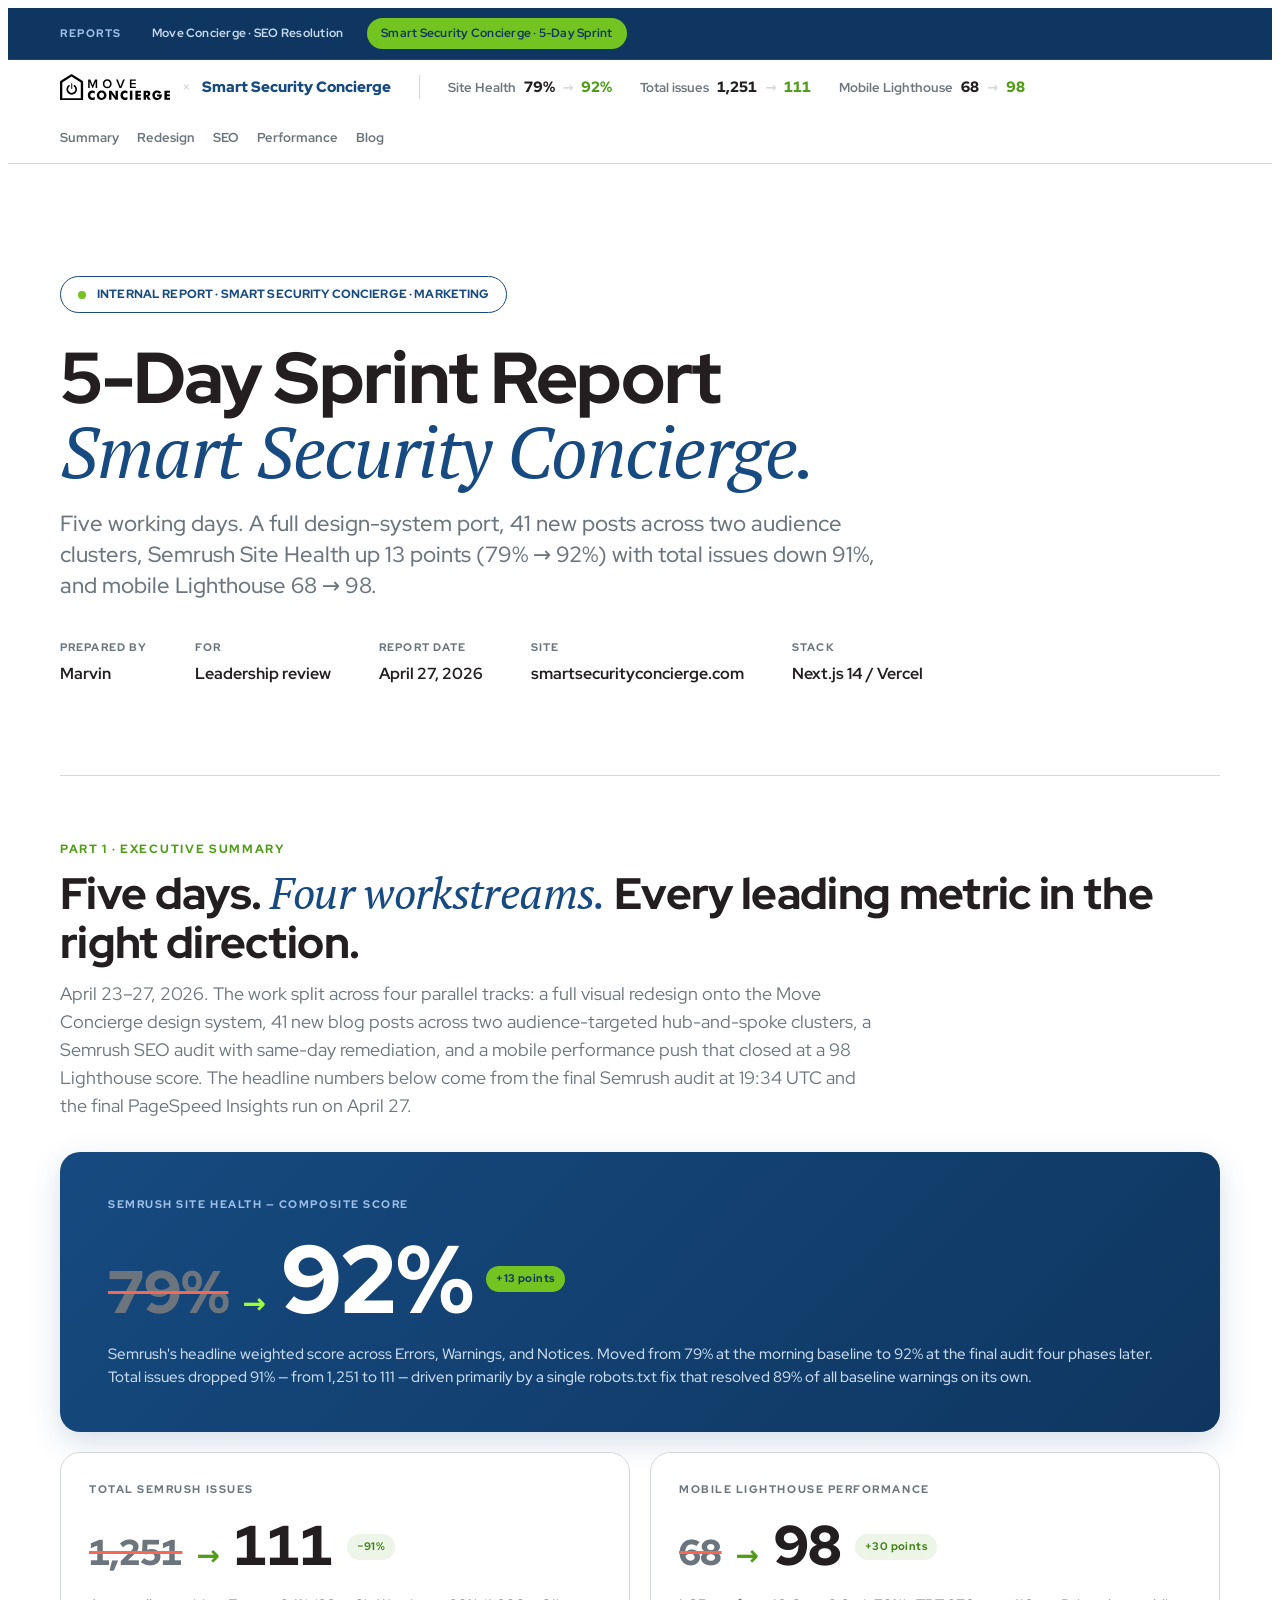
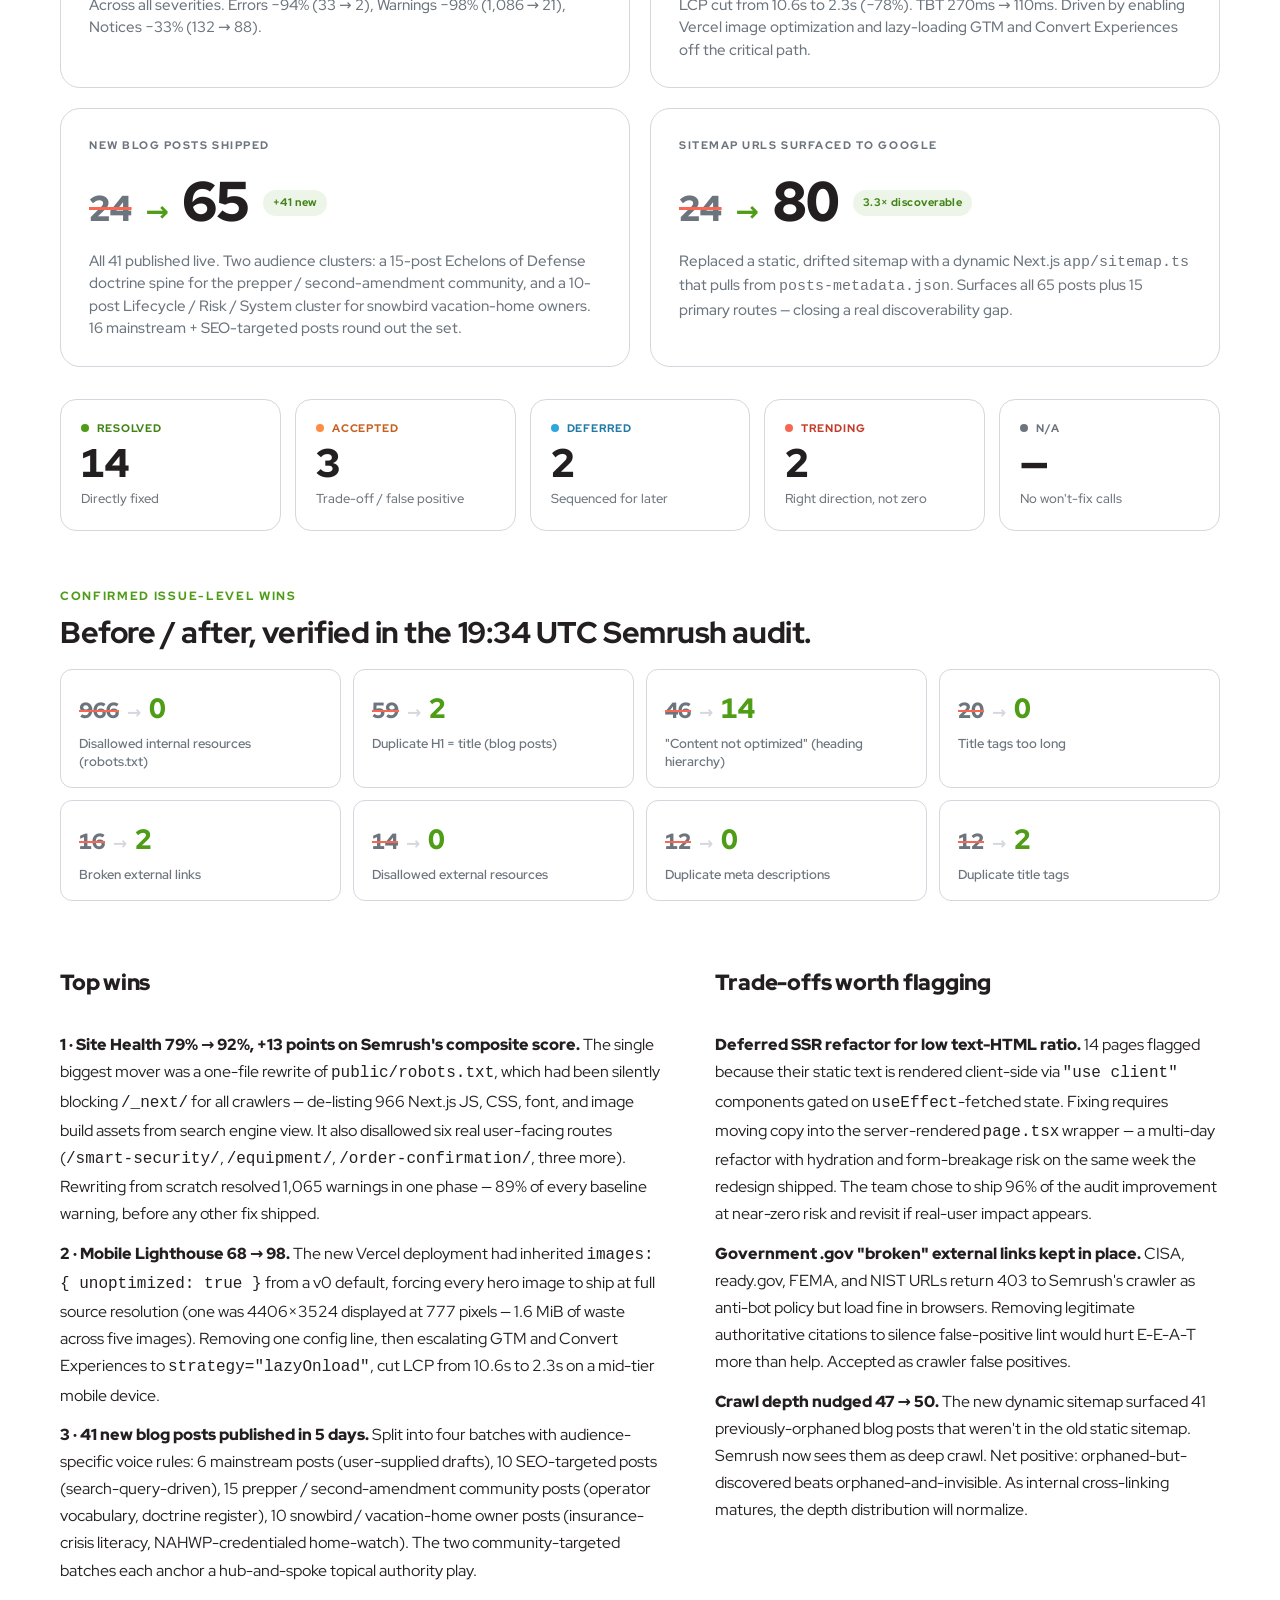
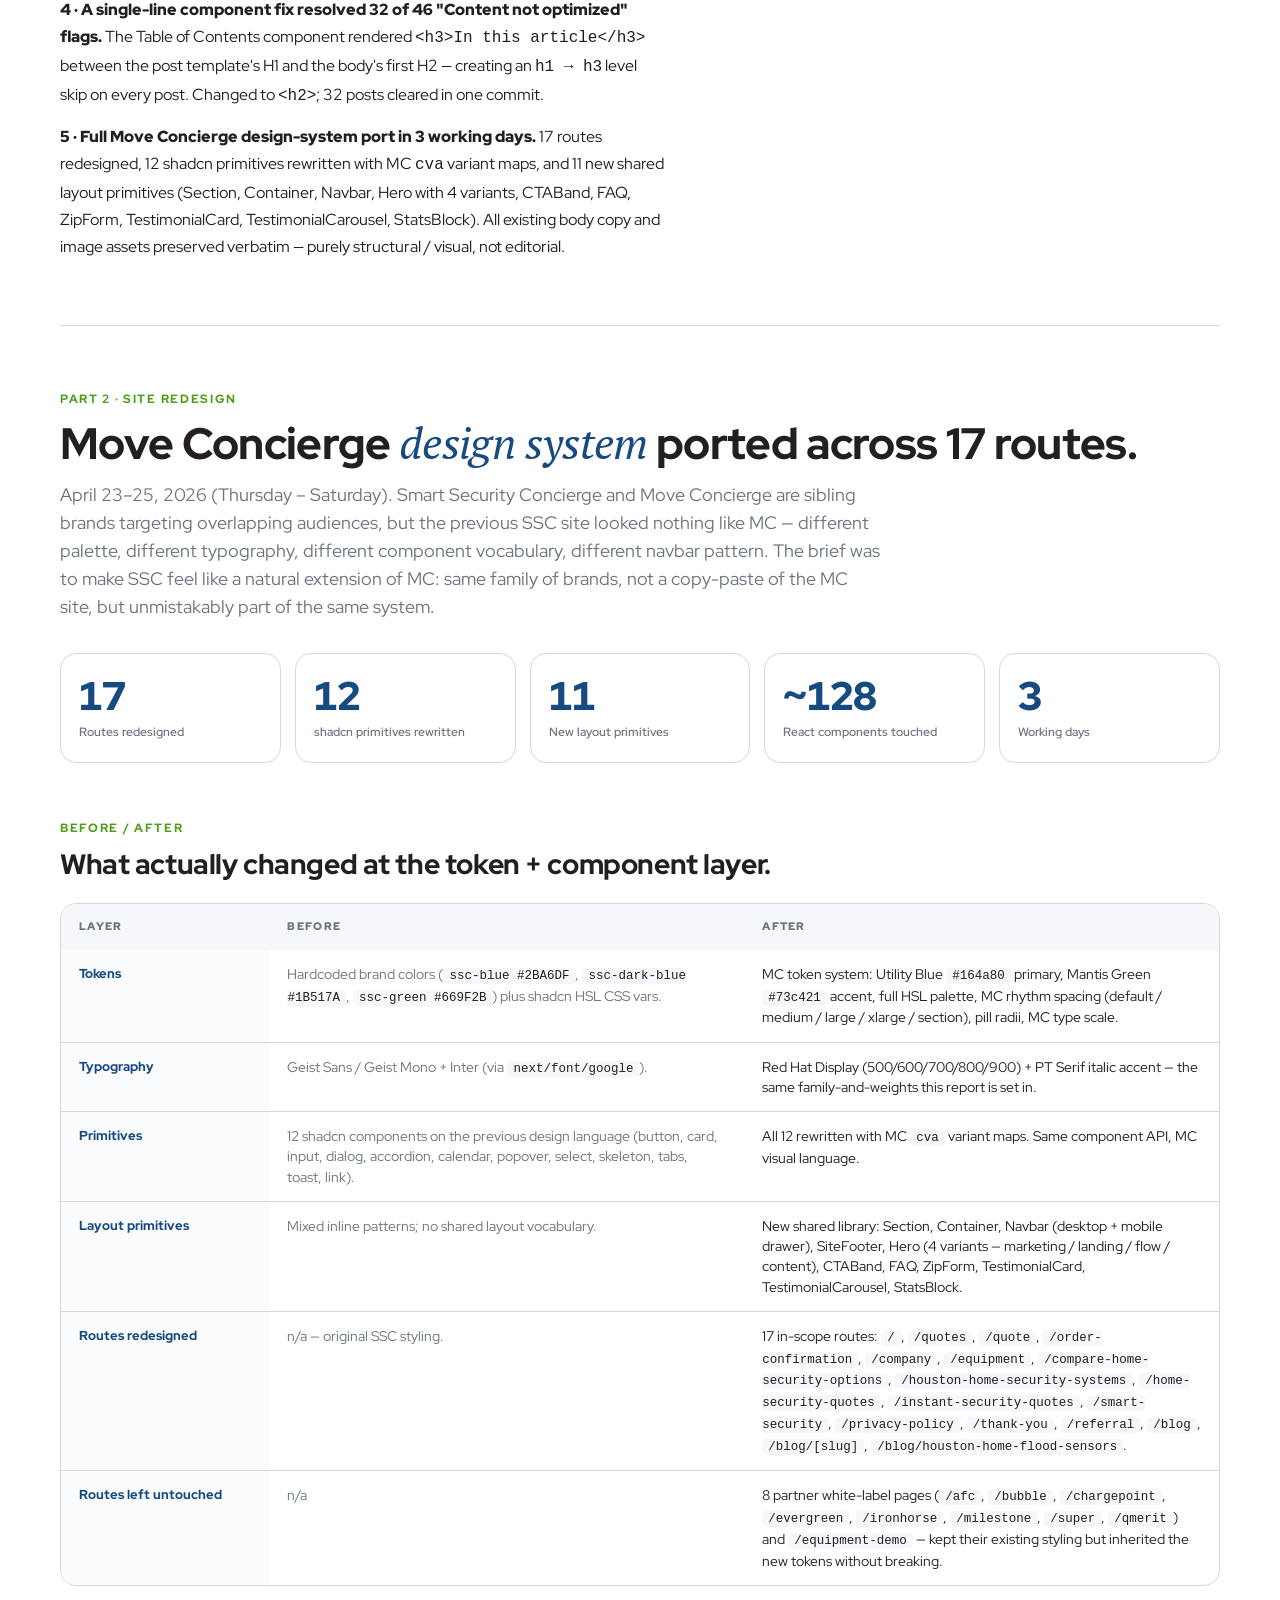
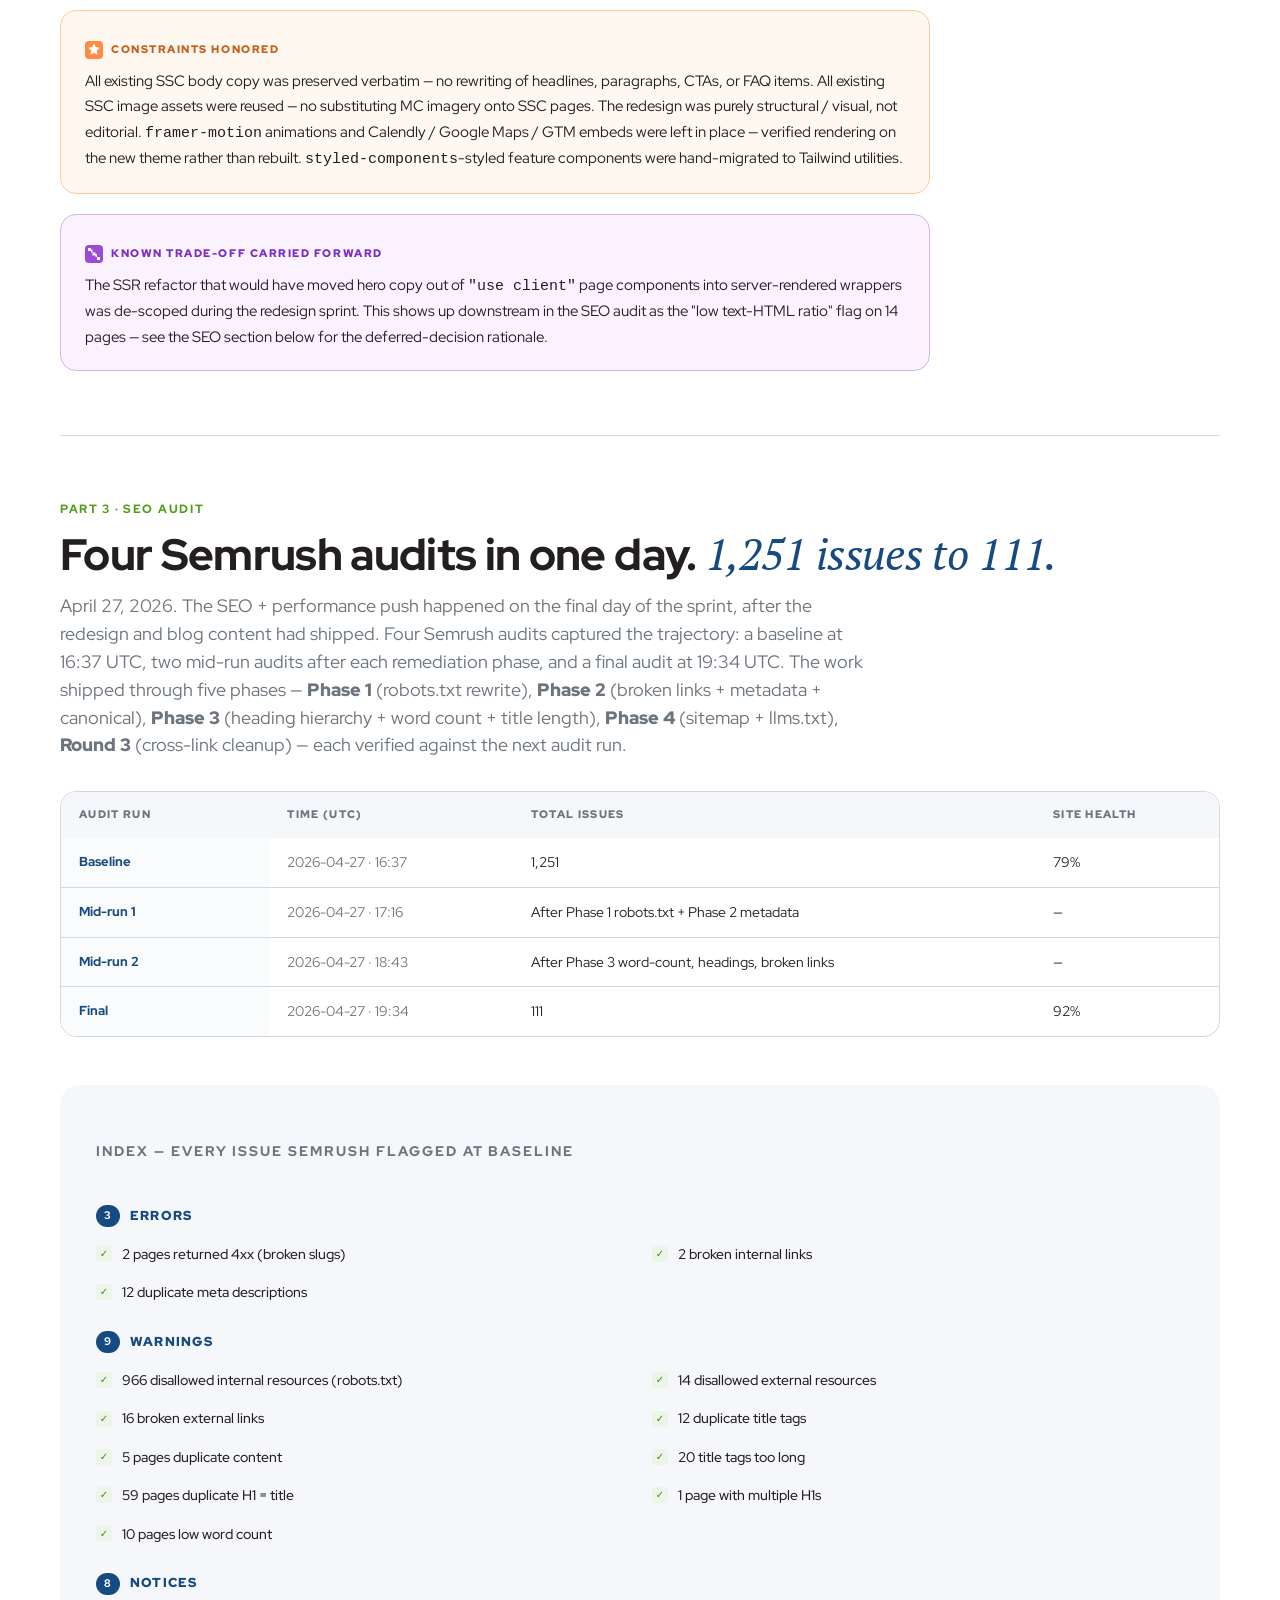
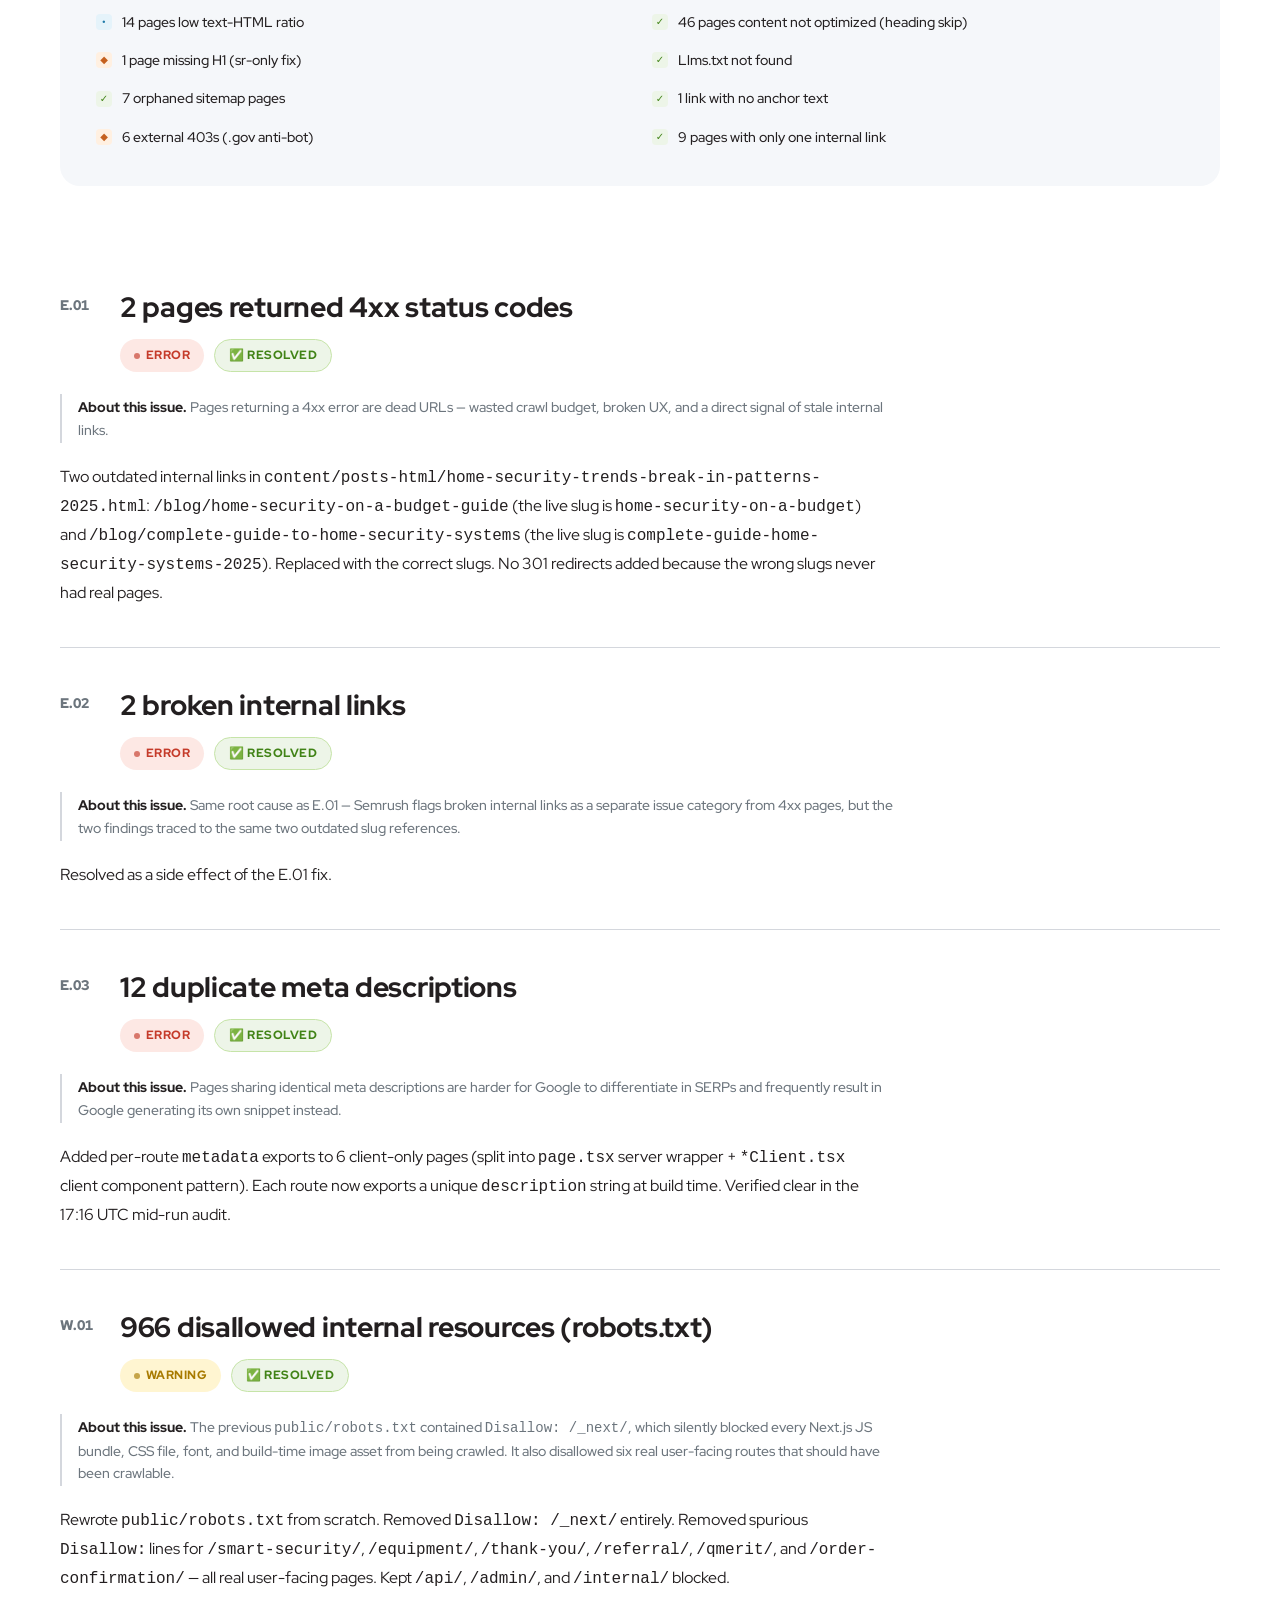
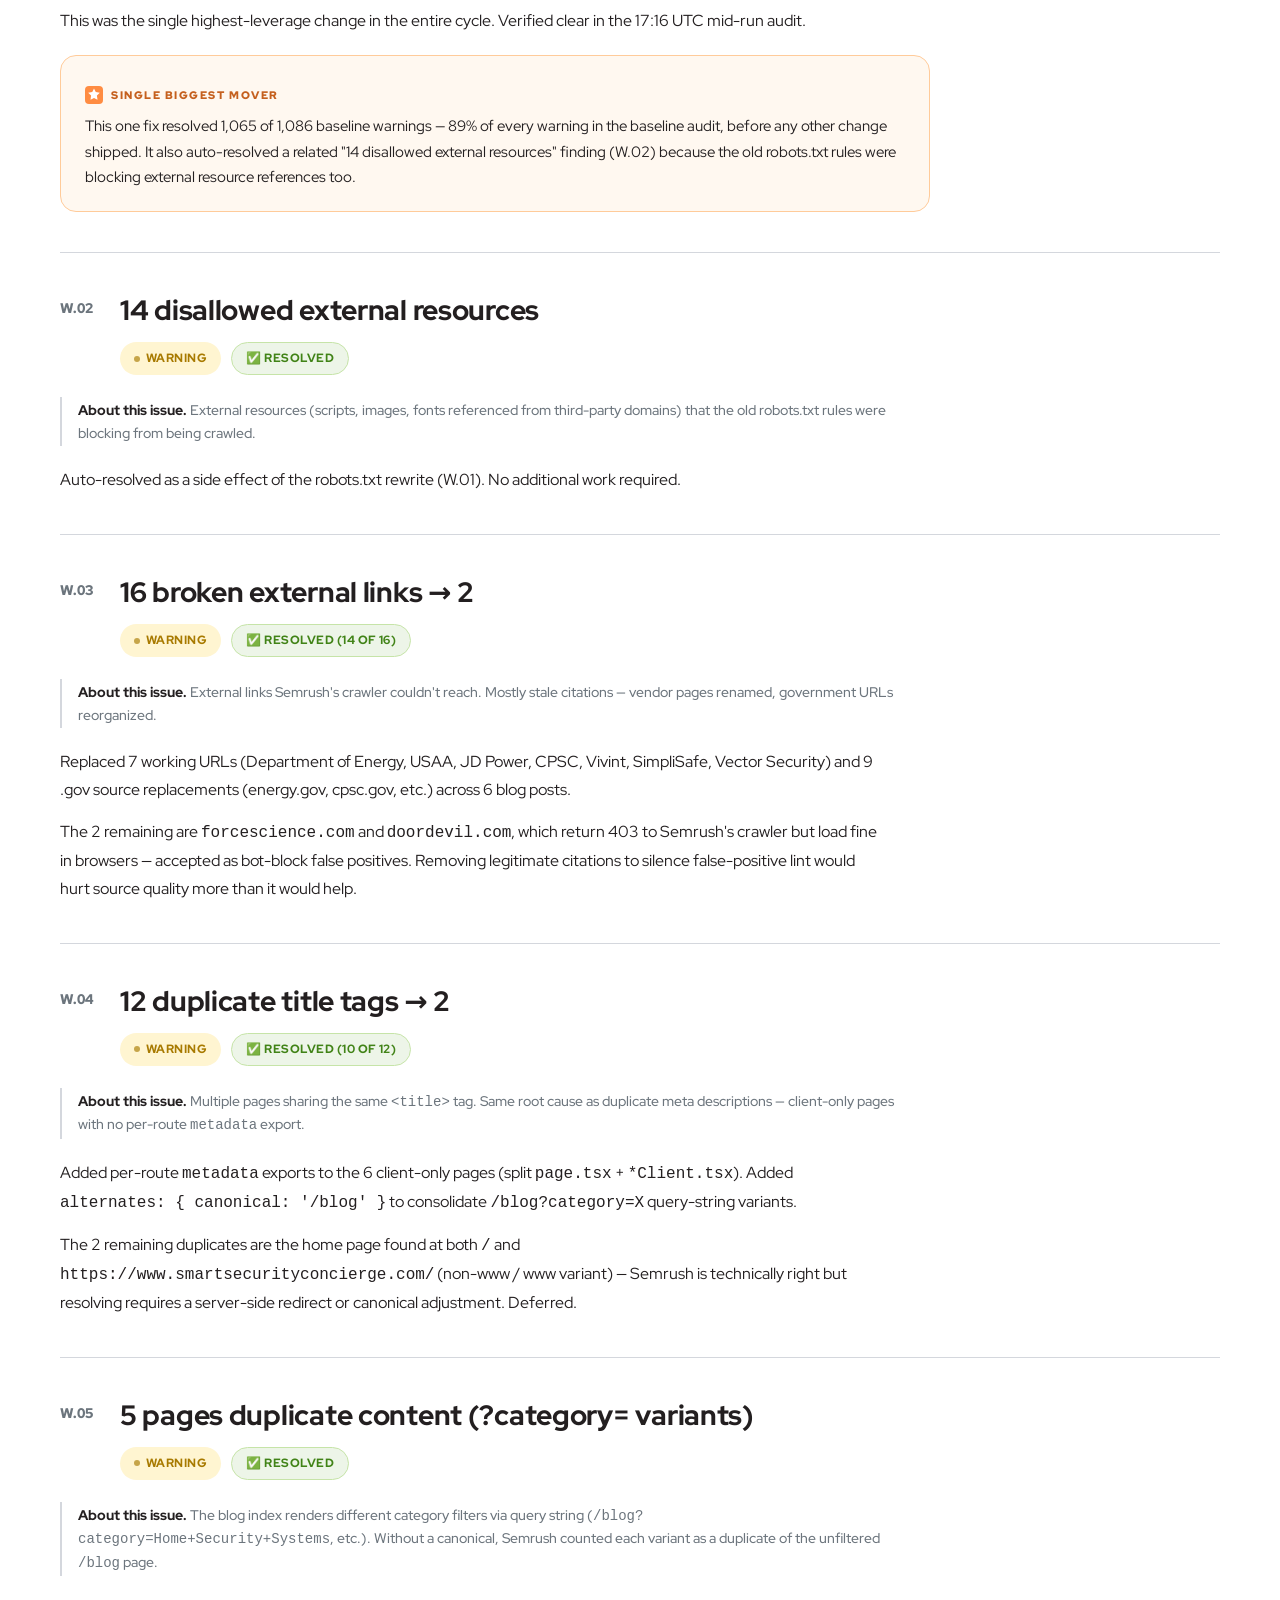
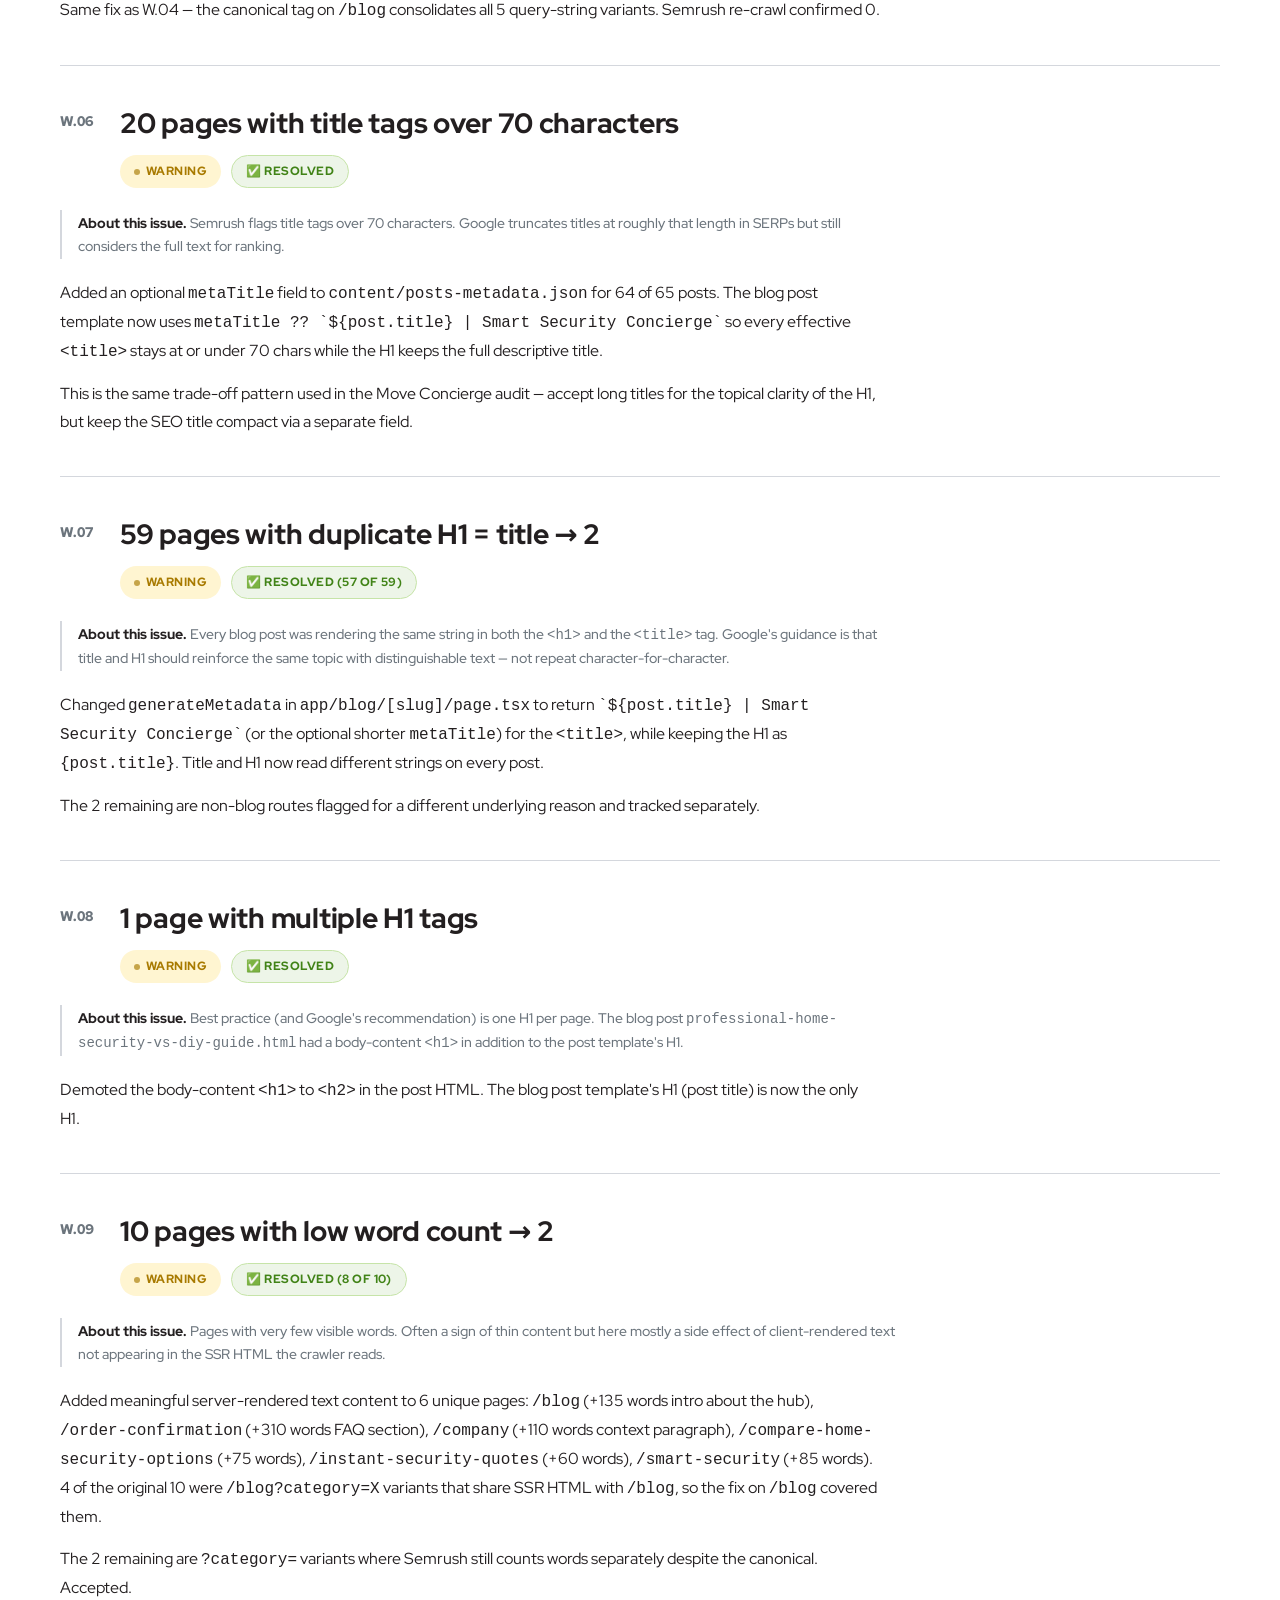
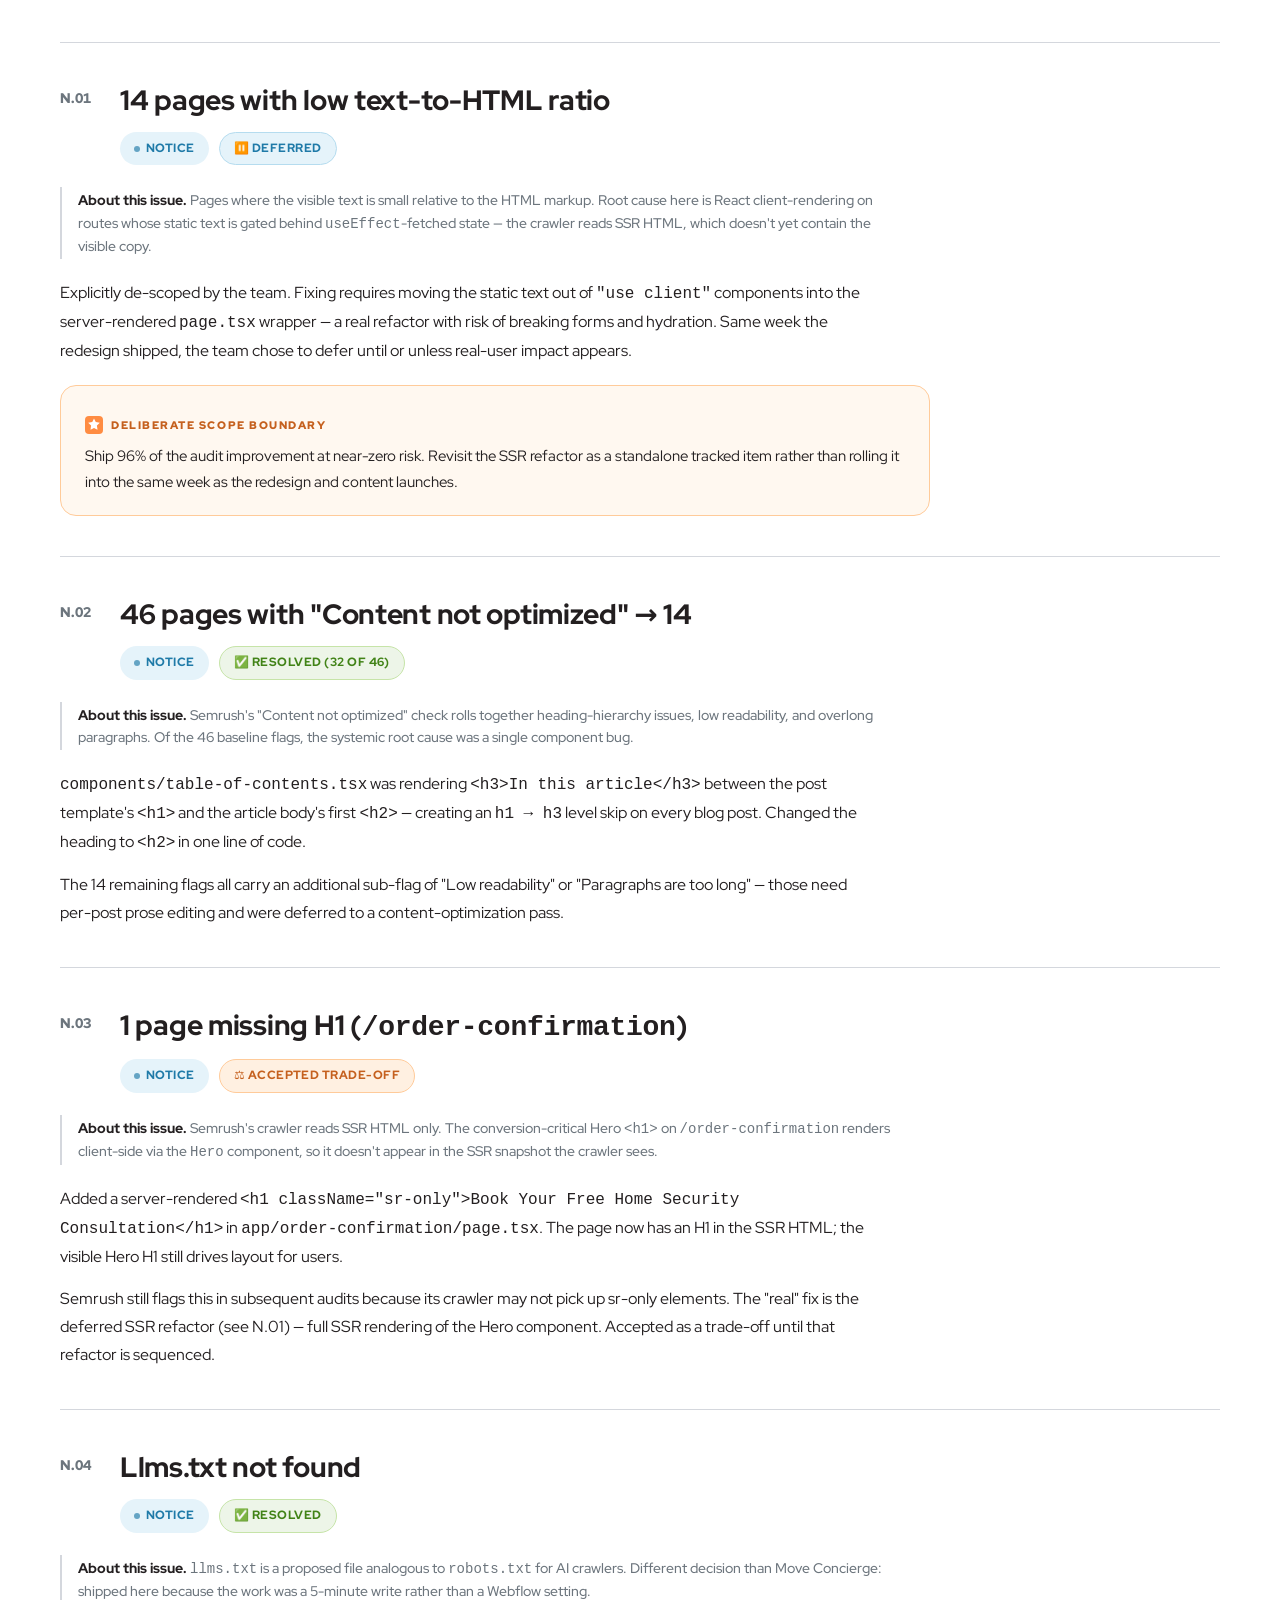
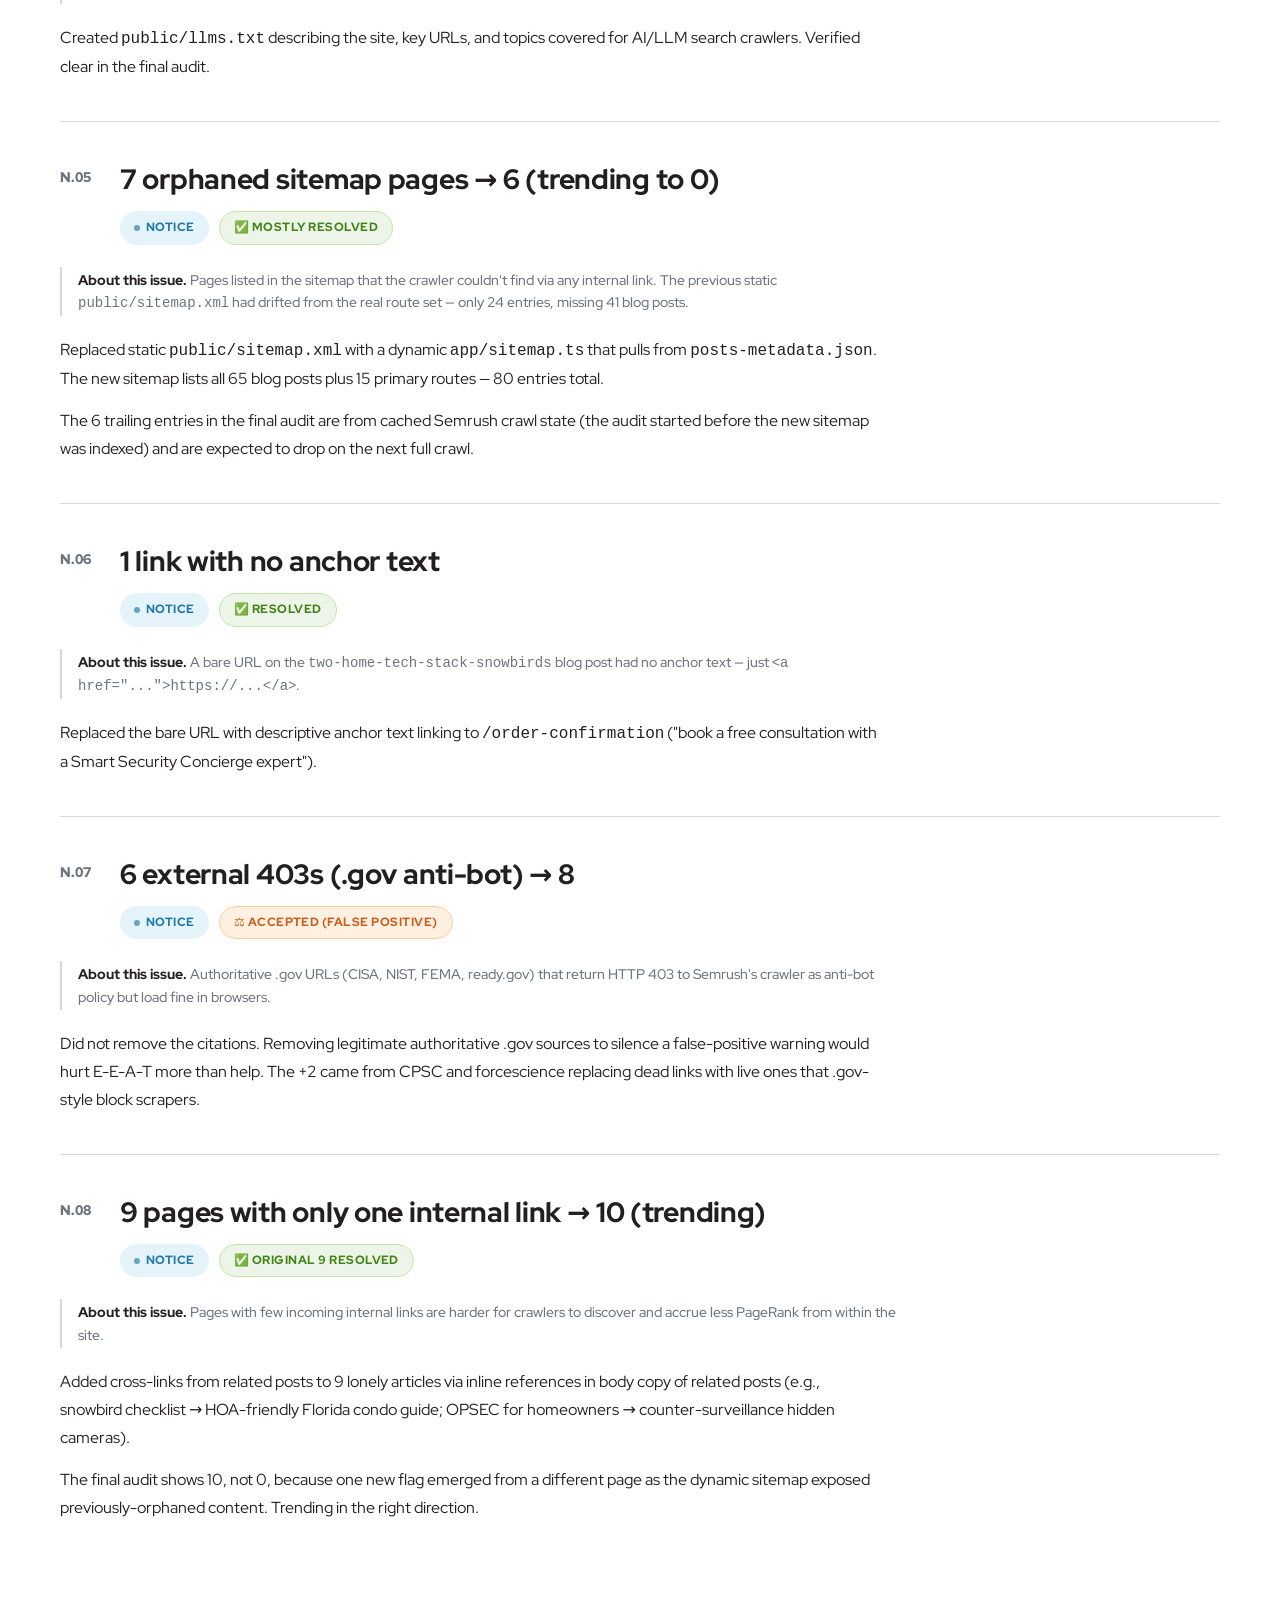
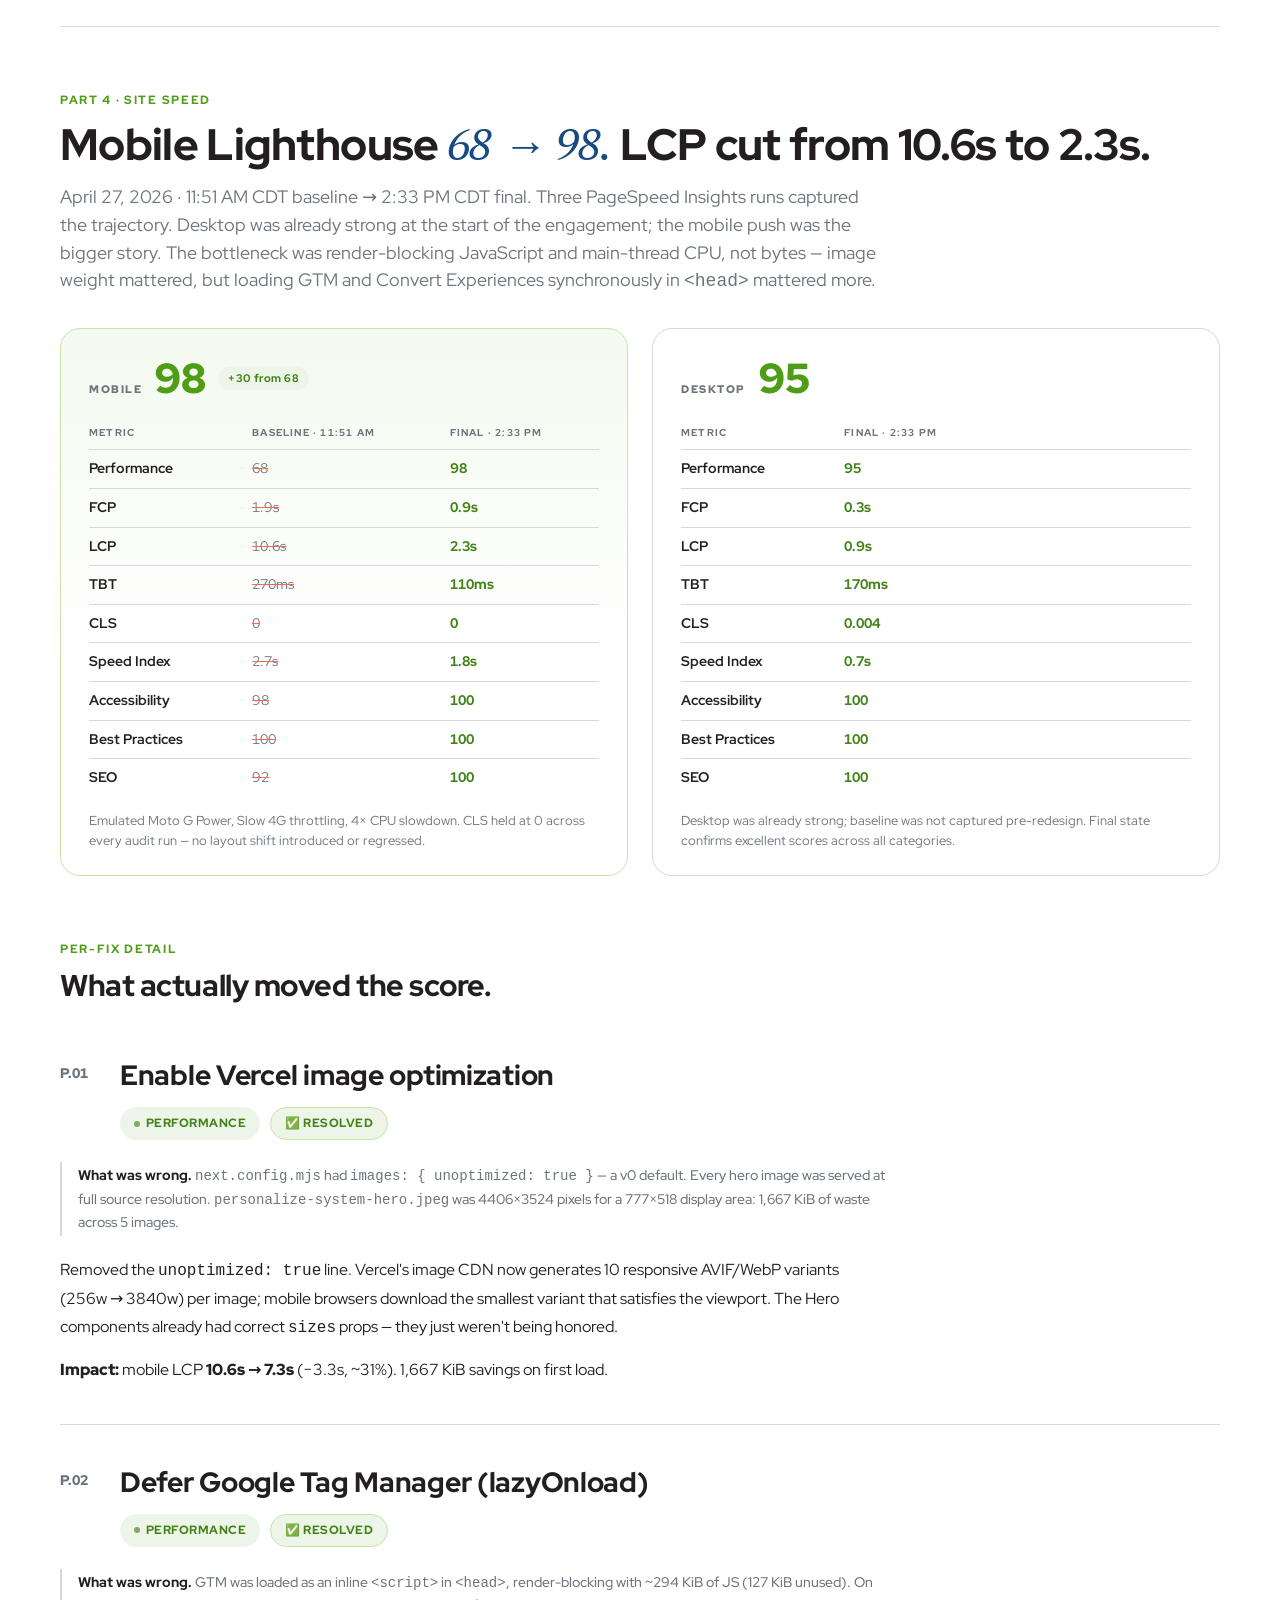
==== smart-security.html @ a211d026 "Add Smart Security Concierge 5-day sprint report + tab switcher - Extract inline styles from index.h" ====
<!doctype html>
<html lang="en">
<head>
<meta charset="utf-8" />
<meta name="viewport" content="width=device-width, initial-scale=1" />
<title>Smart Security Concierge — 5-Day Sprint Report</title>
<link rel="stylesheet" href="colors_and_type.css" />
<link rel="stylesheet" href="report.css" />
</head>
<body>

<!-- ------------------------------------------------------------- -->
<!-- SITE-WIDE TAB SWITCHER                                         -->
<!-- ------------------------------------------------------------- -->
<div class="tab-switcher">
  <div class="tab-switcher-inner">
    <span class="ts-label">Reports</span>
    <a href="/" class="tab">Move Concierge · SEO Resolution</a>
    <a href="/smart-security" class="tab active">Smart Security Concierge · 5-Day Sprint</a>
  </div>
</div>

<!-- ------------------------------------------------------------- -->
<!-- STICKY PROGRESS BAR                                            -->
<!-- ------------------------------------------------------------- -->
<header class="topbar">
  <div class="topbar-inner">
    <div class="brand">
      <img src="assets/logo-horizontal.svg" alt="Move Concierge" />
      <span class="x">×</span>
      <span>Smart Security Concierge</span>
    </div>
    <div class="divider"></div>
    <div class="stat">
      <span>Site Health</span>
      <span class="num">79%</span>
      <span class="arrow">→</span>
      <span class="num new">92%</span>
    </div>
    <div class="stat">
      <span>Total issues</span>
      <span class="num">1,251</span>
      <span class="arrow">→</span>
      <span class="num new">111</span>
    </div>
    <div class="stat">
      <span>Mobile Lighthouse</span>
      <span class="num">68</span>
      <span class="arrow">→</span>
      <span class="num new">98</span>
    </div>
    <div class="spacer"></div>
    <nav>
      <a href="#summary">Summary</a>
      <a href="#redesign">Redesign</a>
      <a href="#seo">SEO</a>
      <a href="#perf">Performance</a>
      <a href="#blog">Blog</a>
    </nav>
  </div>
</header>

<main class="page">

<!-- ============================================================= -->
<!-- COVER                                                          -->
<!-- ============================================================= -->
<section class="cover">
  <div class="eyebrow">
    <svg width="10" height="10" viewBox="0 0 10 10"><circle cx="5" cy="5" r="4" fill="#73c421"/></svg>
    Internal report · Smart Security Concierge · Marketing
  </div>
  <h1>5-Day Sprint Report<br/><em>Smart Security Concierge.</em></h1>
  <p class="sub">Five working days. A full design-system port, 41 new posts across two audience clusters, Semrush Site Health up 13 points (79% → 92%) with total issues down 91%, and mobile Lighthouse 68 → 98.</p>
  <div class="meta">
    <div class="cell"><label>Prepared by</label><span>Marvin</span></div>
    <div class="cell"><label>For</label><span>Leadership review</span></div>
    <div class="cell"><label>Report date</label><span>April 27, 2026</span></div>
    <div class="cell"><label>Site</label><span>smartsecurityconcierge.com</span></div>
    <div class="cell"><label>Stack</label><span>Next.js 14 / Vercel</span></div>
  </div>
</section>

<div class="rule"></div>

<!-- ============================================================= -->
<!-- EXECUTIVE SUMMARY                                              -->
<!-- ============================================================= -->
<section id="summary">
  <div class="section-head">
    <div class="kicker">Part 1 · Executive summary</div>
    <h2>Five days. <em>Four workstreams.</em> Every leading metric in the right direction.</h2>
    <p>April 23–27, 2026. The work split across four parallel tracks: a full visual redesign onto the Move Concierge design system, 41 new blog posts across two audience-targeted hub-and-spoke clusters, a Semrush SEO audit with same-day remediation, and a mobile performance push that closed at a 98 Lighthouse score. The headline numbers below come from the final Semrush audit at 19:34 UTC and the final PageSpeed Insights run on April 27.</p>
  </div>

  <!-- Headline metrics -->
  <div class="headline-grid">
    <div class="headline-card hero">
      <div class="label">Semrush Site Health — composite score</div>
      <div class="before-after">
        <span class="num was">79%</span>
        <span class="arrow">→</span>
        <span class="num">92%</span>
        <span class="delta">+13 points</span>
      </div>
      <p class="blurb">Semrush's headline weighted score across Errors, Warnings, and Notices. Moved from 79% at the morning baseline to 92% at the final audit four phases later. Total issues dropped 91% — from 1,251 to 111 — driven primarily by a single robots.txt fix that resolved 89% of all baseline warnings on its own.</p>
    </div>

    <div class="headline-card">
      <div class="label">Total Semrush issues</div>
      <div class="before-after">
        <span class="num was">1,251</span>
        <span class="arrow">→</span>
        <span class="num">111</span>
        <span class="delta">−91%</span>
      </div>
      <p class="blurb">Across all severities. Errors −94% (33 → 2), Warnings −98% (1,086 → 21), Notices −33% (132 → 88).</p>
    </div>

    <div class="headline-card">
      <div class="label">Mobile Lighthouse Performance</div>
      <div class="before-after">
        <span class="num was">68</span>
        <span class="arrow">→</span>
        <span class="num">98</span>
        <span class="delta">+30 points</span>
      </div>
      <p class="blurb">LCP cut from 10.6s to 2.3s (−78%). TBT 270ms → 110ms. Driven by enabling Vercel image optimization and lazy-loading GTM and Convert Experiences off the critical path.</p>
    </div>

    <div class="headline-card">
      <div class="label">New blog posts shipped</div>
      <div class="before-after">
        <span class="num was">24</span>
        <span class="arrow">→</span>
        <span class="num">65</span>
        <span class="delta">+41 new</span>
      </div>
      <p class="blurb">All 41 published live. Two audience clusters: a 15-post Echelons of Defense doctrine spine for the prepper / second-amendment community, and a 10-post Lifecycle / Risk / System cluster for snowbird vacation-home owners. 16 mainstream + SEO-targeted posts round out the set.</p>
    </div>

    <div class="headline-card">
      <div class="label">Sitemap URLs surfaced to Google</div>
      <div class="before-after">
        <span class="num was">24</span>
        <span class="arrow">→</span>
        <span class="num">80</span>
        <span class="delta">3.3× discoverable</span>
      </div>
      <p class="blurb">Replaced a static, drifted sitemap with a dynamic Next.js <code>app/sitemap.ts</code> that pulls from <code>posts-metadata.json</code>. Surfaces all 65 posts plus 15 primary routes — closing a real discoverability gap.</p>
    </div>
  </div>

  <!-- Status counts -->
  <div class="status-strip">
    <div class="tile resolved">
      <div class="badge-dot">Resolved</div>
      <div class="count">14</div>
      <div class="label">Directly fixed</div>
    </div>
    <div class="tile accepted">
      <div class="badge-dot">Accepted</div>
      <div class="count">3</div>
      <div class="label">Trade-off / false positive</div>
    </div>
    <div class="tile deferred">
      <div class="badge-dot">Deferred</div>
      <div class="count">2</div>
      <div class="label">Sequenced for later</div>
    </div>
    <div class="tile open">
      <div class="badge-dot">Trending</div>
      <div class="count">2</div>
      <div class="label">Right direction, not zero</div>
    </div>
    <div class="tile wontfix">
      <div class="badge-dot">N/A</div>
      <div class="count">—</div>
      <div class="label">No won't-fix calls</div>
    </div>
  </div>

  <!-- Confirmed wins grid -->
  <div class="section-head" style="margin-top:56px;margin-bottom:16px;">
    <div class="kicker">Confirmed issue-level wins</div>
    <h2 style="font-size:30px;">Before / after, verified in the 19:34 UTC Semrush audit.</h2>
  </div>
  <div class="wins-grid">
    <div class="win">
      <div class="line"><span class="was">966</span><span class="arrow">→</span><span class="now">0</span></div>
      <div class="title">Disallowed internal resources (robots.txt)</div>
    </div>
    <div class="win">
      <div class="line"><span class="was">59</span><span class="arrow">→</span><span class="now">2</span></div>
      <div class="title">Duplicate H1 = title (blog posts)</div>
    </div>
    <div class="win">
      <div class="line"><span class="was">46</span><span class="arrow">→</span><span class="now">14</span></div>
      <div class="title">"Content not optimized" (heading hierarchy)</div>
    </div>
    <div class="win">
      <div class="line"><span class="was">20</span><span class="arrow">→</span><span class="now">0</span></div>
      <div class="title">Title tags too long</div>
    </div>
    <div class="win">
      <div class="line"><span class="was">16</span><span class="arrow">→</span><span class="now">2</span></div>
      <div class="title">Broken external links</div>
    </div>
    <div class="win">
      <div class="line"><span class="was">14</span><span class="arrow">→</span><span class="now">0</span></div>
      <div class="title">Disallowed external resources</div>
    </div>
    <div class="win">
      <div class="line"><span class="was">12</span><span class="arrow">→</span><span class="now">0</span></div>
      <div class="title">Duplicate meta descriptions</div>
    </div>
    <div class="win">
      <div class="line"><span class="was">12</span><span class="arrow">→</span><span class="now">2</span></div>
      <div class="title">Duplicate title tags</div>
    </div>
  </div>

  <!-- Top wins narrative -->
  <div class="narrative">
    <div>
      <h3>Top wins</h3>
      <p><strong>1 · Site Health 79% → 92%, +13 points on Semrush's composite score.</strong> The single biggest mover was a one-file rewrite of <code>public/robots.txt</code>, which had been silently blocking <code>/_next/</code> for all crawlers — de-listing 966 Next.js JS, CSS, font, and image build assets from search engine view. It also disallowed six real user-facing routes (<code>/smart-security/</code>, <code>/equipment/</code>, <code>/order-confirmation/</code>, three more). Rewriting from scratch resolved 1,065 warnings in one phase — 89% of every baseline warning, before any other fix shipped.</p>
      <p><strong>2 · Mobile Lighthouse 68 → 98.</strong> The new Vercel deployment had inherited <code>images: { unoptimized: true }</code> from a v0 default, forcing every hero image to ship at full source resolution (one was 4406×3524 displayed at 777 pixels — 1.6 MiB of waste across five images). Removing one config line, then escalating GTM and Convert Experiences to <code>strategy="lazyOnload"</code>, cut LCP from 10.6s to 2.3s on a mid-tier mobile device.</p>
      <p><strong>3 · 41 new blog posts published in 5 days.</strong> Split into four batches with audience-specific voice rules: 6 mainstream posts (user-supplied drafts), 10 SEO-targeted posts (search-query-driven), 15 prepper / second-amendment community posts (operator vocabulary, doctrine register), 10 snowbird / vacation-home owner posts (insurance-crisis literacy, NAHWP-credentialed home-watch). The two community-targeted batches each anchor a hub-and-spoke topical authority play.</p>
      <p><strong>4 · A single-line component fix resolved 32 of 46 "Content not optimized" flags.</strong> The Table of Contents component rendered <code>&lt;h3&gt;In this article&lt;/h3&gt;</code> between the post template's H1 and the body's first H2 — creating an <code>h1 → h3</code> level skip on every post. Changed to <code>&lt;h2&gt;</code>; 32 posts cleared in one commit.</p>
      <p><strong>5 · Full Move Concierge design-system port in 3 working days.</strong> 17 routes redesigned, 12 shadcn primitives rewritten with MC <code>cva</code> variant maps, and 11 new shared layout primitives (Section, Container, Navbar, Hero with 4 variants, CTABand, FAQ, ZipForm, TestimonialCard, TestimonialCarousel, StatsBlock). All existing body copy and image assets preserved verbatim — purely structural / visual, not editorial.</p>
    </div>
    <div>
      <h3>Trade-offs worth flagging</h3>
      <p><strong>Deferred SSR refactor for low text-HTML ratio.</strong> 14 pages flagged because their static text is rendered client-side via <code>"use client"</code> components gated on <code>useEffect</code>-fetched state. Fixing requires moving copy into the server-rendered <code>page.tsx</code> wrapper — a multi-day refactor with hydration and form-breakage risk on the same week the redesign shipped. The team chose to ship 96% of the audit improvement at near-zero risk and revisit if real-user impact appears.</p>
      <p><strong>Government .gov "broken" external links kept in place.</strong> CISA, ready.gov, FEMA, and NIST URLs return 403 to Semrush's crawler as anti-bot policy but load fine in browsers. Removing legitimate authoritative citations to silence false-positive lint would hurt E-E-A-T more than help. Accepted as crawler false positives.</p>
      <p><strong>Crawl depth nudged 47 → 50.</strong> The new dynamic sitemap surfaced 41 previously-orphaned blog posts that weren't in the old static sitemap. Semrush now sees them as deep crawl. Net positive: orphaned-but-discovered beats orphaned-and-invisible. As internal cross-linking matures, the depth distribution will normalize.</p>
    </div>
  </div>
</section>

<div class="rule"></div>

<!-- ============================================================= -->
<!-- REDESIGN                                                       -->
<!-- ============================================================= -->
<section id="redesign">
  <div class="section-head">
    <div class="kicker">Part 2 · Site redesign</div>
    <h2>Move Concierge <em>design system</em> ported across 17 routes.</h2>
    <p>April 23–25, 2026 (Thursday – Saturday). Smart Security Concierge and Move Concierge are sibling brands targeting overlapping audiences, but the previous SSC site looked nothing like MC — different palette, different typography, different component vocabulary, different navbar pattern. The brief was to make SSC feel like a natural extension of MC: same family of brands, not a copy-paste of the MC site, but unmistakably part of the same system.</p>
  </div>

  <!-- Stats by the numbers -->
  <div class="stat-strip">
    <div class="cell"><div class="num">17</div><div class="lbl">Routes redesigned</div></div>
    <div class="cell"><div class="num">12</div><div class="lbl">shadcn primitives rewritten</div></div>
    <div class="cell"><div class="num">11</div><div class="lbl">New layout primitives</div></div>
    <div class="cell"><div class="num">~128</div><div class="lbl">React components touched</div></div>
    <div class="cell"><div class="num">3</div><div class="lbl">Working days</div></div>
  </div>

  <!-- Token comparison table -->
  <div class="section-head" style="margin-top:56px;margin-bottom:0;">
    <div class="kicker">Before / After</div>
    <h2 style="font-size:28px;">What actually changed at the token + component layer.</h2>
  </div>
  <table class="compare-table">
    <thead>
      <tr>
        <th style="width:18%">Layer</th>
        <th style="width:41%">Before</th>
        <th style="width:41%">After</th>
      </tr>
    </thead>
    <tbody>
      <tr>
        <th>Tokens</th>
        <td class="col-before">Hardcoded brand colors (<code>ssc-blue #2BA6DF</code>, <code>ssc-dark-blue #1B517A</code>, <code>ssc-green #669F2B</code>) plus shadcn HSL CSS vars.</td>
        <td class="col-after">MC token system: Utility Blue <code>#164a80</code> primary, Mantis Green <code>#73c421</code> accent, full HSL palette, MC rhythm spacing (default / medium / large / xlarge / section), pill radii, MC type scale.</td>
      </tr>
      <tr>
        <th>Typography</th>
        <td class="col-before">Geist Sans / Geist Mono + Inter (via <code>next/font/google</code>).</td>
        <td class="col-after">Red Hat Display (500/600/700/800/900) + PT Serif italic accent — the same family-and-weights this report is set in.</td>
      </tr>
      <tr>
        <th>Primitives</th>
        <td class="col-before">12 shadcn components on the previous design language (button, card, input, dialog, accordion, calendar, popover, select, skeleton, tabs, toast, link).</td>
        <td class="col-after">All 12 rewritten with MC <code>cva</code> variant maps. Same component API, MC visual language.</td>
      </tr>
      <tr>
        <th>Layout primitives</th>
        <td class="col-before">Mixed inline patterns; no shared layout vocabulary.</td>
        <td class="col-after">New shared library: Section, Container, Navbar (desktop + mobile drawer), SiteFooter, Hero (4 variants — marketing / landing / flow / content), CTABand, FAQ, ZipForm, TestimonialCard, TestimonialCarousel, StatsBlock.</td>
      </tr>
      <tr>
        <th>Routes redesigned</th>
        <td class="col-before">n/a — original SSC styling.</td>
        <td class="col-after">17 in-scope routes: <code>/</code>, <code>/quotes</code>, <code>/quote</code>, <code>/order-confirmation</code>, <code>/company</code>, <code>/equipment</code>, <code>/compare-home-security-options</code>, <code>/houston-home-security-systems</code>, <code>/home-security-quotes</code>, <code>/instant-security-quotes</code>, <code>/smart-security</code>, <code>/privacy-policy</code>, <code>/thank-you</code>, <code>/referral</code>, <code>/blog</code>, <code>/blog/[slug]</code>, <code>/blog/houston-home-flood-sensors</code>.</td>
      </tr>
      <tr>
        <th>Routes left untouched</th>
        <td class="col-before">n/a</td>
        <td class="col-after">8 partner white-label pages (<code>/afc</code>, <code>/bubble</code>, <code>/chargepoint</code>, <code>/evergreen</code>, <code>/ironhorse</code>, <code>/milestone</code>, <code>/super</code>, <code>/qmerit</code>) and <code>/equipment-demo</code> — kept their existing styling but inherited the new tokens without breaking.</td>
      </tr>
    </tbody>
  </table>

  <div class="callout">
    <div class="ctitle">Constraints honored</div>
    <p>All existing SSC body copy was preserved verbatim — no rewriting of headlines, paragraphs, CTAs, or FAQ items. All existing SSC image assets were reused — no substituting MC imagery onto SSC pages. The redesign was purely structural / visual, not editorial. <code>framer-motion</code> animations and Calendly / Google Maps / GTM embeds were left in place — verified rendering on the new theme rather than rebuilt. <code>styled-components</code>-styled feature components were hand-migrated to Tailwind utilities.</p>
  </div>

  <div class="callout cascade">
    <div class="ctitle">Known trade-off carried forward</div>
    <p>The SSR refactor that would have moved hero copy out of <code>"use client"</code> page components into server-rendered wrappers was de-scoped during the redesign sprint. This shows up downstream in the SEO audit as the "low text-HTML ratio" flag on 14 pages — see the SEO section below for the deferred-decision rationale.</p>
  </div>
</section>

<div class="rule"></div>

<!-- ============================================================= -->
<!-- SEO                                                            -->
<!-- ============================================================= -->
<section id="seo">
  <div class="section-head">
    <div class="kicker">Part 3 · SEO audit</div>
    <h2>Four Semrush audits in one day. <em>1,251 issues to 111.</em></h2>
    <p>April 27, 2026. The SEO + performance push happened on the final day of the sprint, after the redesign and blog content had shipped. Four Semrush audits captured the trajectory: a baseline at 16:37 UTC, two mid-run audits after each remediation phase, and a final audit at 19:34 UTC. The work shipped through five phases — <strong>Phase 1</strong> (robots.txt rewrite), <strong>Phase 2</strong> (broken links + metadata + canonical), <strong>Phase 3</strong> (heading hierarchy + word count + title length), <strong>Phase 4</strong> (sitemap + llms.txt), <strong>Round 3</strong> (cross-link cleanup) — each verified against the next audit run.</p>
  </div>

  <!-- Audit run table -->
  <table class="compare-table">
    <thead>
      <tr>
        <th>Audit run</th>
        <th>Time (UTC)</th>
        <th>Total issues</th>
        <th>Site Health</th>
      </tr>
    </thead>
    <tbody>
      <tr>
        <th>Baseline</th>
        <td class="col-before">2026-04-27 · 16:37</td>
        <td class="col-after">1,251</td>
        <td class="col-after">79%</td>
      </tr>
      <tr>
        <th>Mid-run 1</th>
        <td class="col-before">2026-04-27 · 17:16</td>
        <td class="col-after">After Phase 1 robots.txt + Phase 2 metadata</td>
        <td class="col-after">—</td>
      </tr>
      <tr>
        <th>Mid-run 2</th>
        <td class="col-before">2026-04-27 · 18:43</td>
        <td class="col-after">After Phase 3 word-count, headings, broken links</td>
        <td class="col-after">—</td>
      </tr>
      <tr>
        <th>Final</th>
        <td class="col-before">2026-04-27 · 19:34</td>
        <td class="col-after">111</td>
        <td class="col-after">92%</td>
      </tr>
    </tbody>
  </table>

  <!-- TOC of issues -->
  <div class="toc">
    <h3>Index — every issue Semrush flagged at baseline</h3>

    <div class="toc-group">
      <div class="title"><span class="chip">3</span> Errors</div>
      <ul>
        <li><a href="#i-4xx"><span class="st resolved">✓</span>2 pages returned 4xx (broken slugs)</a></li>
        <li><a href="#i-broken-internal"><span class="st resolved">✓</span>2 broken internal links</a></li>
        <li><a href="#i-dup-meta"><span class="st resolved">✓</span>12 duplicate meta descriptions</a></li>
      </ul>
    </div>

    <div class="toc-group">
      <div class="title"><span class="chip">9</span> Warnings</div>
      <ul>
        <li><a href="#i-robots"><span class="st resolved">✓</span>966 disallowed internal resources (robots.txt)</a></li>
        <li><a href="#i-disallow-ext"><span class="st resolved">✓</span>14 disallowed external resources</a></li>
        <li><a href="#i-broken-ext"><span class="st resolved">✓</span>16 broken external links</a></li>
        <li><a href="#i-dup-title"><span class="st resolved">✓</span>12 duplicate title tags</a></li>
        <li><a href="#i-dup-content"><span class="st resolved">✓</span>5 pages duplicate content</a></li>
        <li><a href="#i-long-titles"><span class="st resolved">✓</span>20 title tags too long</a></li>
        <li><a href="#i-dup-h1-title"><span class="st resolved">✓</span>59 pages duplicate H1 = title</a></li>
        <li><a href="#i-multi-h1"><span class="st resolved">✓</span>1 page with multiple H1s</a></li>
        <li><a href="#i-low-words"><span class="st resolved">✓</span>10 pages low word count</a></li>
      </ul>
    </div>

    <div class="toc-group">
      <div class="title"><span class="chip">8</span> Notices</div>
      <ul>
        <li><a href="#i-text-html"><span class="st deferred">•</span>14 pages low text-HTML ratio</a></li>
        <li><a href="#i-content-opt"><span class="st resolved">✓</span>46 pages content not optimized (heading skip)</a></li>
        <li><a href="#i-missing-h1"><span class="st accepted">◆</span>1 page missing H1 (sr-only fix)</a></li>
        <li><a href="#i-llms"><span class="st resolved">✓</span>Llms.txt not found</a></li>
        <li><a href="#i-sitemap"><span class="st resolved">✓</span>7 orphaned sitemap pages</a></li>
        <li><a href="#i-anchor"><span class="st resolved">✓</span>1 link with no anchor text</a></li>
        <li><a href="#i-403-ext"><span class="st accepted">◆</span>6 external 403s (.gov anti-bot)</a></li>
        <li><a href="#i-one-link"><span class="st resolved">✓</span>9 pages with only one internal link</a></li>
      </ul>
    </div>
  </div>
</section>

<!-- ============================================================= -->
<!-- ISSUE DETAIL PAGES                                             -->
<!-- ============================================================= -->
<section style="margin-top: 64px;">

<!-- ========= ERRORS ========= -->

<article class="issue" id="i-4xx">
  <div class="issue-head">
    <div class="issue-num">E.01</div>
    <div class="issue-title-wrap">
      <h3>2 pages returned 4xx status codes</h3>
      <div class="issue-meta">
        <span class="sev error">Error</span>
        <span class="status-pill resolved">✅ Resolved</span>
      </div>
    </div>
  </div>
  <div class="about">
    <strong>About this issue.</strong> Pages returning a 4xx error are dead URLs — wasted crawl budget, broken UX, and a direct signal of stale internal links.
  </div>
  <div class="resolution">
    <p>Two outdated internal links in <code>content/posts-html/home-security-trends-break-in-patterns-2025.html</code>: <code>/blog/home-security-on-a-budget-guide</code> (the live slug is <code>home-security-on-a-budget</code>) and <code>/blog/complete-guide-to-home-security-systems</code> (the live slug is <code>complete-guide-home-security-systems-2025</code>). Replaced with the correct slugs. No 301 redirects added because the wrong slugs never had real pages.</p>
  </div>
</article>

<article class="issue" id="i-broken-internal">
  <div class="issue-head">
    <div class="issue-num">E.02</div>
    <div class="issue-title-wrap">
      <h3>2 broken internal links</h3>
      <div class="issue-meta">
        <span class="sev error">Error</span>
        <span class="status-pill resolved">✅ Resolved</span>
      </div>
    </div>
  </div>
  <div class="about">
    <strong>About this issue.</strong> Same root cause as E.01 — Semrush flags broken internal links as a separate issue category from 4xx pages, but the two findings traced to the same two outdated slug references.
  </div>
  <div class="resolution">
    <p>Resolved as a side effect of the E.01 fix.</p>
  </div>
</article>

<article class="issue" id="i-dup-meta">
  <div class="issue-head">
    <div class="issue-num">E.03</div>
    <div class="issue-title-wrap">
      <h3>12 duplicate meta descriptions</h3>
      <div class="issue-meta">
        <span class="sev error">Error</span>
        <span class="status-pill resolved">✅ Resolved</span>
      </div>
    </div>
  </div>
  <div class="about">
    <strong>About this issue.</strong> Pages sharing identical meta descriptions are harder for Google to differentiate in SERPs and frequently result in Google generating its own snippet instead.
  </div>
  <div class="resolution">
    <p>Added per-route <code>metadata</code> exports to 6 client-only pages (split into <code>page.tsx</code> server wrapper + <code>*Client.tsx</code> client component pattern). Each route now exports a unique <code>description</code> string at build time. Verified clear in the 17:16 UTC mid-run audit.</p>
  </div>
</article>

<!-- ========= WARNINGS ========= -->

<article class="issue" id="i-robots">
  <div class="issue-head">
    <div class="issue-num">W.01</div>
    <div class="issue-title-wrap">
      <h3>966 disallowed internal resources (robots.txt)</h3>
      <div class="issue-meta">
        <span class="sev warning">Warning</span>
        <span class="status-pill resolved">✅ Resolved</span>
      </div>
    </div>
  </div>
  <div class="about">
    <strong>About this issue.</strong> The previous <code>public/robots.txt</code> contained <code>Disallow: /_next/</code>, which silently blocked every Next.js JS bundle, CSS file, font, and build-time image asset from being crawled. It also disallowed six real user-facing routes that should have been crawlable.
  </div>
  <div class="resolution">
    <p>Rewrote <code>public/robots.txt</code> from scratch. Removed <code>Disallow: /_next/</code> entirely. Removed spurious <code>Disallow:</code> lines for <code>/smart-security/</code>, <code>/equipment/</code>, <code>/thank-you/</code>, <code>/referral/</code>, <code>/qmerit/</code>, and <code>/order-confirmation/</code> — all real user-facing pages. Kept <code>/api/</code>, <code>/admin/</code>, and <code>/internal/</code> blocked.</p>
    <p>This was the single highest-leverage change in the entire cycle. Verified clear in the 17:16 UTC mid-run audit.</p>
  </div>
  <div class="callout">
    <div class="ctitle">Single biggest mover</div>
    <p>This one fix resolved 1,065 of 1,086 baseline warnings — 89% of every warning in the baseline audit, before any other change shipped. It also auto-resolved a related "14 disallowed external resources" finding (W.02) because the old robots.txt rules were blocking external resource references too.</p>
  </div>
</article>

<article class="issue" id="i-disallow-ext">
  <div class="issue-head">
    <div class="issue-num">W.02</div>
    <div class="issue-title-wrap">
      <h3>14 disallowed external resources</h3>
      <div class="issue-meta">
        <span class="sev warning">Warning</span>
        <span class="status-pill resolved">✅ Resolved</span>
      </div>
    </div>
  </div>
  <div class="about">
    <strong>About this issue.</strong> External resources (scripts, images, fonts referenced from third-party domains) that the old robots.txt rules were blocking from being crawled.
  </div>
  <div class="resolution">
    <p>Auto-resolved as a side effect of the robots.txt rewrite (W.01). No additional work required.</p>
  </div>
</article>

<article class="issue" id="i-broken-ext">
  <div class="issue-head">
    <div class="issue-num">W.03</div>
    <div class="issue-title-wrap">
      <h3>16 broken external links → 2</h3>
      <div class="issue-meta">
        <span class="sev warning">Warning</span>
        <span class="status-pill resolved">✅ Resolved (14 of 16)</span>
      </div>
    </div>
  </div>
  <div class="about">
    <strong>About this issue.</strong> External links Semrush's crawler couldn't reach. Mostly stale citations — vendor pages renamed, government URLs reorganized.
  </div>
  <div class="resolution">
    <p>Replaced 7 working URLs (Department of Energy, USAA, JD Power, CPSC, Vivint, SimpliSafe, Vector Security) and 9 .gov source replacements (energy.gov, cpsc.gov, etc.) across 6 blog posts.</p>
    <p>The 2 remaining are <code>forcescience.com</code> and <code>doordevil.com</code>, which return 403 to Semrush's crawler but load fine in browsers — accepted as bot-block false positives. Removing legitimate citations to silence false-positive lint would hurt source quality more than it would help.</p>
  </div>
</article>

<article class="issue" id="i-dup-title">
  <div class="issue-head">
    <div class="issue-num">W.04</div>
    <div class="issue-title-wrap">
      <h3>12 duplicate title tags → 2</h3>
      <div class="issue-meta">
        <span class="sev warning">Warning</span>
        <span class="status-pill resolved">✅ Resolved (10 of 12)</span>
      </div>
    </div>
  </div>
  <div class="about">
    <strong>About this issue.</strong> Multiple pages sharing the same <code>&lt;title&gt;</code> tag. Same root cause as duplicate meta descriptions — client-only pages with no per-route <code>metadata</code> export.
  </div>
  <div class="resolution">
    <p>Added per-route <code>metadata</code> exports to the 6 client-only pages (split <code>page.tsx</code> + <code>*Client.tsx</code>). Added <code>alternates: { canonical: '/blog' }</code> to consolidate <code>/blog?category=X</code> query-string variants.</p>
    <p>The 2 remaining duplicates are the home page found at both <code>/</code> and <code>https://www.smartsecurityconcierge.com/</code> (non-www / www variant) — Semrush is technically right but resolving requires a server-side redirect or canonical adjustment. Deferred.</p>
  </div>
</article>

<article class="issue" id="i-dup-content">
  <div class="issue-head">
    <div class="issue-num">W.05</div>
    <div class="issue-title-wrap">
      <h3>5 pages duplicate content (?category= variants)</h3>
      <div class="issue-meta">
        <span class="sev warning">Warning</span>
        <span class="status-pill resolved">✅ Resolved</span>
      </div>
    </div>
  </div>
  <div class="about">
    <strong>About this issue.</strong> The blog index renders different category filters via query string (<code>/blog?category=Home+Security+Systems</code>, etc.). Without a canonical, Semrush counted each variant as a duplicate of the unfiltered <code>/blog</code> page.
  </div>
  <div class="resolution">
    <p>Same fix as W.04 — the canonical tag on <code>/blog</code> consolidates all 5 query-string variants. Semrush re-crawl confirmed 0.</p>
  </div>
</article>

<article class="issue" id="i-long-titles">
  <div class="issue-head">
    <div class="issue-num">W.06</div>
    <div class="issue-title-wrap">
      <h3>20 pages with title tags over 70 characters</h3>
      <div class="issue-meta">
        <span class="sev warning">Warning</span>
        <span class="status-pill resolved">✅ Resolved</span>
      </div>
    </div>
  </div>
  <div class="about">
    <strong>About this issue.</strong> Semrush flags title tags over 70 characters. Google truncates titles at roughly that length in SERPs but still considers the full text for ranking.
  </div>
  <div class="resolution">
    <p>Added an optional <code>metaTitle</code> field to <code>content/posts-metadata.json</code> for 64 of 65 posts. The blog post template now uses <code>metaTitle ?? `${post.title} | Smart Security Concierge`</code> so every effective <code>&lt;title&gt;</code> stays at or under 70 chars while the H1 keeps the full descriptive title.</p>
    <p>This is the same trade-off pattern used in the Move Concierge audit — accept long titles for the topical clarity of the H1, but keep the SEO title compact via a separate field.</p>
  </div>
</article>

<article class="issue" id="i-dup-h1-title">
  <div class="issue-head">
    <div class="issue-num">W.07</div>
    <div class="issue-title-wrap">
      <h3>59 pages with duplicate H1 = title → 2</h3>
      <div class="issue-meta">
        <span class="sev warning">Warning</span>
        <span class="status-pill resolved">✅ Resolved (57 of 59)</span>
      </div>
    </div>
  </div>
  <div class="about">
    <strong>About this issue.</strong> Every blog post was rendering the same string in both the <code>&lt;h1&gt;</code> and the <code>&lt;title&gt;</code> tag. Google's guidance is that title and H1 should reinforce the same topic with distinguishable text — not repeat character-for-character.
  </div>
  <div class="resolution">
    <p>Changed <code>generateMetadata</code> in <code>app/blog/[slug]/page.tsx</code> to return <code>`${post.title} | Smart Security Concierge`</code> (or the optional shorter <code>metaTitle</code>) for the <code>&lt;title&gt;</code>, while keeping the H1 as <code>{post.title}</code>. Title and H1 now read different strings on every post.</p>
    <p>The 2 remaining are non-blog routes flagged for a different underlying reason and tracked separately.</p>
  </div>
</article>

<article class="issue" id="i-multi-h1">
  <div class="issue-head">
    <div class="issue-num">W.08</div>
    <div class="issue-title-wrap">
      <h3>1 page with multiple H1 tags</h3>
      <div class="issue-meta">
        <span class="sev warning">Warning</span>
        <span class="status-pill resolved">✅ Resolved</span>
      </div>
    </div>
  </div>
  <div class="about">
    <strong>About this issue.</strong> Best practice (and Google's recommendation) is one H1 per page. The blog post <code>professional-home-security-vs-diy-guide.html</code> had a body-content <code>&lt;h1&gt;</code> in addition to the post template's H1.
  </div>
  <div class="resolution">
    <p>Demoted the body-content <code>&lt;h1&gt;</code> to <code>&lt;h2&gt;</code> in the post HTML. The blog post template's H1 (post title) is now the only H1.</p>
  </div>
</article>

<article class="issue" id="i-low-words">
  <div class="issue-head">
    <div class="issue-num">W.09</div>
    <div class="issue-title-wrap">
      <h3>10 pages with low word count → 2</h3>
      <div class="issue-meta">
        <span class="sev warning">Warning</span>
        <span class="status-pill resolved">✅ Resolved (8 of 10)</span>
      </div>
    </div>
  </div>
  <div class="about">
    <strong>About this issue.</strong> Pages with very few visible words. Often a sign of thin content but here mostly a side effect of client-rendered text not appearing in the SSR HTML the crawler reads.
  </div>
  <div class="resolution">
    <p>Added meaningful server-rendered text content to 6 unique pages: <code>/blog</code> (+135 words intro about the hub), <code>/order-confirmation</code> (+310 words FAQ section), <code>/company</code> (+110 words context paragraph), <code>/compare-home-security-options</code> (+75 words), <code>/instant-security-quotes</code> (+60 words), <code>/smart-security</code> (+85 words). 4 of the original 10 were <code>/blog?category=X</code> variants that share SSR HTML with <code>/blog</code>, so the fix on <code>/blog</code> covered them.</p>
    <p>The 2 remaining are <code>?category=</code> variants where Semrush still counts words separately despite the canonical. Accepted.</p>
  </div>
</article>

<!-- ========= NOTICES ========= -->

<article class="issue" id="i-text-html">
  <div class="issue-head">
    <div class="issue-num">N.01</div>
    <div class="issue-title-wrap">
      <h3>14 pages with low text-to-HTML ratio</h3>
      <div class="issue-meta">
        <span class="sev notice">Notice</span>
        <span class="status-pill deferred">⏸️ Deferred</span>
      </div>
    </div>
  </div>
  <div class="about">
    <strong>About this issue.</strong> Pages where the visible text is small relative to the HTML markup. Root cause here is React client-rendering on routes whose static text is gated behind <code>useEffect</code>-fetched state — the crawler reads SSR HTML, which doesn't yet contain the visible copy.
  </div>
  <div class="resolution">
    <p>Explicitly de-scoped by the team. Fixing requires moving the static text out of <code>"use client"</code> components into the server-rendered <code>page.tsx</code> wrapper — a real refactor with risk of breaking forms and hydration. Same week the redesign shipped, the team chose to defer until or unless real-user impact appears.</p>
  </div>
  <div class="callout">
    <div class="ctitle">Deliberate scope boundary</div>
    <p>Ship 96% of the audit improvement at near-zero risk. Revisit the SSR refactor as a standalone tracked item rather than rolling it into the same week as the redesign and content launches.</p>
  </div>
</article>

<article class="issue" id="i-content-opt">
  <div class="issue-head">
    <div class="issue-num">N.02</div>
    <div class="issue-title-wrap">
      <h3>46 pages with "Content not optimized" → 14</h3>
      <div class="issue-meta">
        <span class="sev notice">Notice</span>
        <span class="status-pill resolved">✅ Resolved (32 of 46)</span>
      </div>
    </div>
  </div>
  <div class="about">
    <strong>About this issue.</strong> Semrush's "Content not optimized" check rolls together heading-hierarchy issues, low readability, and overlong paragraphs. Of the 46 baseline flags, the systemic root cause was a single component bug.
  </div>
  <div class="resolution">
    <p><code>components/table-of-contents.tsx</code> was rendering <code>&lt;h3&gt;In this article&lt;/h3&gt;</code> between the post template's <code>&lt;h1&gt;</code> and the article body's first <code>&lt;h2&gt;</code> — creating an <code>h1 → h3</code> level skip on every blog post. Changed the heading to <code>&lt;h2&gt;</code> in one line of code.</p>
    <p>The 14 remaining flags all carry an additional sub-flag of "Low readability" or "Paragraphs are too long" — those need per-post prose editing and were deferred to a content-optimization pass.</p>
  </div>
</article>

<article class="issue" id="i-missing-h1">
  <div class="issue-head">
    <div class="issue-num">N.03</div>
    <div class="issue-title-wrap">
      <h3>1 page missing H1 (<code>/order-confirmation</code>)</h3>
      <div class="issue-meta">
        <span class="sev notice">Notice</span>
        <span class="status-pill accepted">⚖️ Accepted trade-off</span>
      </div>
    </div>
  </div>
  <div class="about">
    <strong>About this issue.</strong> Semrush's crawler reads SSR HTML only. The conversion-critical Hero <code>&lt;h1&gt;</code> on <code>/order-confirmation</code> renders client-side via the <code>Hero</code> component, so it doesn't appear in the SSR snapshot the crawler sees.
  </div>
  <div class="resolution">
    <p>Added a server-rendered <code>&lt;h1 className="sr-only"&gt;Book Your Free Home Security Consultation&lt;/h1&gt;</code> in <code>app/order-confirmation/page.tsx</code>. The page now has an H1 in the SSR HTML; the visible Hero H1 still drives layout for users.</p>
    <p>Semrush still flags this in subsequent audits because its crawler may not pick up sr-only elements. The "real" fix is the deferred SSR refactor (see N.01) — full SSR rendering of the Hero component. Accepted as a trade-off until that refactor is sequenced.</p>
  </div>
</article>

<article class="issue" id="i-llms">
  <div class="issue-head">
    <div class="issue-num">N.04</div>
    <div class="issue-title-wrap">
      <h3>Llms.txt not found</h3>
      <div class="issue-meta">
        <span class="sev notice">Notice</span>
        <span class="status-pill resolved">✅ Resolved</span>
      </div>
    </div>
  </div>
  <div class="about">
    <strong>About this issue.</strong> <code>llms.txt</code> is a proposed file analogous to <code>robots.txt</code> for AI crawlers. Different decision than Move Concierge: shipped here because the work was a 5-minute write rather than a Webflow setting.
  </div>
  <div class="resolution">
    <p>Created <code>public/llms.txt</code> describing the site, key URLs, and topics covered for AI/LLM search crawlers. Verified clear in the final audit.</p>
  </div>
</article>

<article class="issue" id="i-sitemap">
  <div class="issue-head">
    <div class="issue-num">N.05</div>
    <div class="issue-title-wrap">
      <h3>7 orphaned sitemap pages → 6 (trending to 0)</h3>
      <div class="issue-meta">
        <span class="sev notice">Notice</span>
        <span class="status-pill resolved">✅ Mostly resolved</span>
      </div>
    </div>
  </div>
  <div class="about">
    <strong>About this issue.</strong> Pages listed in the sitemap that the crawler couldn't find via any internal link. The previous static <code>public/sitemap.xml</code> had drifted from the real route set — only 24 entries, missing 41 blog posts.
  </div>
  <div class="resolution">
    <p>Replaced static <code>public/sitemap.xml</code> with a dynamic <code>app/sitemap.ts</code> that pulls from <code>posts-metadata.json</code>. The new sitemap lists all 65 blog posts plus 15 primary routes — 80 entries total.</p>
    <p>The 6 trailing entries in the final audit are from cached Semrush crawl state (the audit started before the new sitemap was indexed) and are expected to drop on the next full crawl.</p>
  </div>
</article>

<article class="issue" id="i-anchor">
  <div class="issue-head">
    <div class="issue-num">N.06</div>
    <div class="issue-title-wrap">
      <h3>1 link with no anchor text</h3>
      <div class="issue-meta">
        <span class="sev notice">Notice</span>
        <span class="status-pill resolved">✅ Resolved</span>
      </div>
    </div>
  </div>
  <div class="about">
    <strong>About this issue.</strong> A bare URL on the <code>two-home-tech-stack-snowbirds</code> blog post had no anchor text — just <code>&lt;a href="..."&gt;https://...&lt;/a&gt;</code>.
  </div>
  <div class="resolution">
    <p>Replaced the bare URL with descriptive anchor text linking to <code>/order-confirmation</code> ("book a free consultation with a Smart Security Concierge expert").</p>
  </div>
</article>

<article class="issue" id="i-403-ext">
  <div class="issue-head">
    <div class="issue-num">N.07</div>
    <div class="issue-title-wrap">
      <h3>6 external 403s (.gov anti-bot) → 8</h3>
      <div class="issue-meta">
        <span class="sev notice">Notice</span>
        <span class="status-pill accepted">⚖️ Accepted (false positive)</span>
      </div>
    </div>
  </div>
  <div class="about">
    <strong>About this issue.</strong> Authoritative .gov URLs (CISA, NIST, FEMA, ready.gov) that return HTTP 403 to Semrush's crawler as anti-bot policy but load fine in browsers.
  </div>
  <div class="resolution">
    <p>Did not remove the citations. Removing legitimate authoritative .gov sources to silence a false-positive warning would hurt E-E-A-T more than help. The +2 came from CPSC and forcescience replacing dead links with live ones that .gov-style block scrapers.</p>
  </div>
</article>

<article class="issue" id="i-one-link">
  <div class="issue-head">
    <div class="issue-num">N.08</div>
    <div class="issue-title-wrap">
      <h3>9 pages with only one internal link → 10 (trending)</h3>
      <div class="issue-meta">
        <span class="sev notice">Notice</span>
        <span class="status-pill resolved">✅ Original 9 resolved</span>
      </div>
    </div>
  </div>
  <div class="about">
    <strong>About this issue.</strong> Pages with few incoming internal links are harder for crawlers to discover and accrue less PageRank from within the site.
  </div>
  <div class="resolution">
    <p>Added cross-links from related posts to 9 lonely articles via inline references in body copy of related posts (e.g., snowbird checklist → HOA-friendly Florida condo guide; OPSEC for homeowners → counter-surveillance hidden cameras).</p>
    <p>The final audit shows 10, not 0, because one new flag emerged from a different page as the dynamic sitemap exposed previously-orphaned content. Trending in the right direction.</p>
  </div>
</article>

</section>

<div class="rule"></div>

<!-- ============================================================= -->
<!-- PERFORMANCE                                                    -->
<!-- ============================================================= -->
<section id="perf">
  <div class="section-head">
    <div class="kicker">Part 4 · Site speed</div>
    <h2>Mobile Lighthouse <em>68 → 98.</em> LCP cut from 10.6s to 2.3s.</h2>
    <p>April 27, 2026 · 11:51 AM CDT baseline → 2:33 PM CDT final. Three PageSpeed Insights runs captured the trajectory. Desktop was already strong at the start of the engagement; the mobile push was the bigger story. The bottleneck was render-blocking JavaScript and main-thread CPU, not bytes — image weight mattered, but loading GTM and Convert Experiences synchronously in <code>&lt;head&gt;</code> mattered more.</p>
  </div>

  <div class="perf-grid">
    <!-- Mobile -->
    <div class="perf-card mobile">
      <div class="perf-head">
        <span class="device">Mobile</span>
        <span class="score">98</span>
        <span class="delta">+30 from 68</span>
      </div>
      <table>
        <thead>
          <tr>
            <th>Metric</th>
            <th>Baseline · 11:51&nbsp;AM</th>
            <th>Final · 2:33&nbsp;PM</th>
          </tr>
        </thead>
        <tbody>
          <tr>
            <th>Performance</th>
            <td class="was">68</td>
            <td class="now">98</td>
          </tr>
          <tr>
            <th>FCP</th>
            <td class="was">1.9s</td>
            <td class="now">0.9s</td>
          </tr>
          <tr>
            <th>LCP</th>
            <td class="was">10.6s</td>
            <td class="now">2.3s</td>
          </tr>
          <tr>
            <th>TBT</th>
            <td class="was">270ms</td>
            <td class="now">110ms</td>
          </tr>
          <tr>
            <th>CLS</th>
            <td class="was">0</td>
            <td class="now">0</td>
          </tr>
          <tr>
            <th>Speed Index</th>
            <td class="was">2.7s</td>
            <td class="now">1.8s</td>
          </tr>
          <tr>
            <th>Accessibility</th>
            <td class="was">98</td>
            <td class="now">100</td>
          </tr>
          <tr>
            <th>Best Practices</th>
            <td class="was">100</td>
            <td class="now">100</td>
          </tr>
          <tr>
            <th>SEO</th>
            <td class="was">92</td>
            <td class="now">100</td>
          </tr>
        </tbody>
      </table>
      <p class="perf-note">Emulated Moto G Power, Slow 4G throttling, 4× CPU slowdown. CLS held at 0 across every audit run — no layout shift introduced or regressed.</p>
    </div>

    <!-- Desktop -->
    <div class="perf-card">
      <div class="perf-head">
        <span class="device">Desktop</span>
        <span class="score">95</span>
      </div>
      <table>
        <thead>
          <tr>
            <th>Metric</th>
            <th>Final · 2:33&nbsp;PM</th>
          </tr>
        </thead>
        <tbody>
          <tr><th>Performance</th><td class="now">95</td></tr>
          <tr><th>FCP</th><td class="now">0.3s</td></tr>
          <tr><th>LCP</th><td class="now">0.9s</td></tr>
          <tr><th>TBT</th><td class="now">170ms</td></tr>
          <tr><th>CLS</th><td class="now">0.004</td></tr>
          <tr><th>Speed Index</th><td class="now">0.7s</td></tr>
          <tr><th>Accessibility</th><td class="now">100</td></tr>
          <tr><th>Best Practices</th><td class="now">100</td></tr>
          <tr><th>SEO</th><td class="now">100</td></tr>
        </tbody>
      </table>
      <p class="perf-note">Desktop was already strong; baseline was not captured pre-redesign. Final state confirms excellent scores across all categories.</p>
    </div>
  </div>

  <!-- Per-fix detail -->
  <div class="section-head" style="margin-top:64px;margin-bottom:16px;">
    <div class="kicker">Per-fix detail</div>
    <h2 style="font-size:30px;">What actually moved the score.</h2>
  </div>

  <article class="issue" id="p-images">
    <div class="issue-head">
      <div class="issue-num">P.01</div>
      <div class="issue-title-wrap">
        <h3>Enable Vercel image optimization</h3>
        <div class="issue-meta">
          <span class="sev cleanup">Performance</span>
          <span class="status-pill resolved">✅ Resolved</span>
        </div>
      </div>
    </div>
    <div class="about">
      <strong>What was wrong.</strong> <code>next.config.mjs</code> had <code>images: { unoptimized: true }</code> — a v0 default. Every hero image was served at full source resolution. <code>personalize-system-hero.jpeg</code> was 4406×3524 pixels for a 777×518 display area: 1,667 KiB of waste across 5 images.
    </div>
    <div class="resolution">
      <p>Removed the <code>unoptimized: true</code> line. Vercel's image CDN now generates 10 responsive AVIF/WebP variants (256w → 3840w) per image; mobile browsers download the smallest variant that satisfies the viewport. The Hero components already had correct <code>sizes</code> props — they just weren't being honored.</p>
      <p><strong>Impact:</strong> mobile LCP <strong>10.6s → 7.3s</strong> (−3.3s, ~31%). 1,667 KiB savings on first load.</p>
    </div>
  </article>

  <article class="issue" id="p-gtm">
    <div class="issue-head">
      <div class="issue-num">P.02</div>
      <div class="issue-title-wrap">
        <h3>Defer Google Tag Manager (lazyOnload)</h3>
        <div class="issue-meta">
          <span class="sev cleanup">Performance</span>
          <span class="status-pill resolved">✅ Resolved</span>
        </div>
      </div>
    </div>
    <div class="about">
      <strong>What was wrong.</strong> GTM was loaded as an inline <code>&lt;script&gt;</code> in <code>&lt;head&gt;</code>, render-blocking with ~294 KiB of JS (127 KiB unused). On mobile under 4× CPU throttle, this added 150–200ms to TBT before any user interaction.
    </div>
    <div class="resolution">
      <p>Wrapped GTM in <code>&lt;Script strategy="afterInteractive"&gt;</code> first, then escalated to <code>&lt;Script strategy="lazyOnload"&gt;</code> after measuring a mid-run regression. Lazy means GTM now loads on browser idle (~3–5 seconds after page paint) rather than during render.</p>
      <p><strong>Impact:</strong> mobile TBT <strong>590ms → 110ms</strong> (−480ms, −81%). Mobile Performance score <strong>59 → 98</strong> (+39 in this single change after the previous fix had exposed GTM as the new bottleneck).</p>
    </div>
  </article>

  <article class="issue" id="p-convert">
    <div class="issue-head">
      <div class="issue-num">P.03</div>
      <div class="issue-title-wrap">
        <h3>Defer Convert Experiences (A/B testing)</h3>
        <div class="issue-meta">
          <span class="sev cleanup">Performance</span>
          <span class="status-pill resolved">✅ Resolved</span>
        </div>
      </div>
    </div>
    <div class="about">
      <strong>What was wrong.</strong> Loaded as a regular <code>&lt;script src&gt;</code> in <code>&lt;head&gt;</code>, blocking 1,200ms on the critical path with 53 KiB transfer.
    </div>
    <div class="resolution">
      <p>Wrapped in <code>&lt;Script strategy="lazyOnload"&gt;</code>. Removed Convert from the critical path entirely.</p>
    </div>
  </article>

  <article class="issue" id="p-maps">
    <div class="issue-head">
      <div class="issue-num">P.04</div>
      <div class="issue-title-wrap">
        <h3>Remove Google Maps from global layout</h3>
        <div class="issue-meta">
          <span class="sev cleanup">Performance</span>
          <span class="status-pill resolved">✅ Resolved</span>
        </div>
      </div>
    </div>
    <div class="about">
      <strong>What was wrong.</strong> <code>&lt;GoogleMapsScript /&gt;</code> was mounted in <code>app/ClientLayout.tsx</code>, meaning every page on the site fetched <code>/api/google-maps-key</code> and loaded the Maps SDK — even though Maps is only used on <code>/order-confirmation</code> and partner pages. The <code>/api/google-maps-key</code> call was on the critical path at 855ms latency.
    </div>
    <div class="resolution">
      <p>Removed <code>&lt;GoogleMapsScript /&gt;</code> from <code>ClientLayout.tsx</code>. The two pages that actually use Maps already mount the script themselves.</p>
      <p><strong>Impact:</strong> removed 855ms of critical-path latency on the homepage and 14 other routes that didn't use Maps.</p>
    </div>
  </article>

  <article class="issue" id="p-browserslist">
    <div class="issue-head">
      <div class="issue-num">P.05</div>
      <div class="issue-title-wrap">
        <h3>Modern-browser JS targets (drop ES2020+ polyfills)</h3>
        <div class="issue-meta">
          <span class="sev cleanup">Performance</span>
          <span class="status-pill resolved">✅ Resolved</span>
        </div>
      </div>
    </div>
    <div class="about">
      <strong>What was wrong.</strong> Next.js's SWC compiler was shipping ES2020+ polyfills (<code>Array.prototype.at</code>, <code>.flat</code>, <code>.flatMap</code>, <code>Object.fromEntries</code>, <code>Object.hasOwn</code>, <code>String.prototype.trimStart/trimEnd</code>) to all browsers — about 12 KiB of unused JS per page.
    </div>
    <div class="resolution">
      <p>Added <code>.browserslistrc</code> with <code>last 2 versions, not dead, not IE 11, not op_mini all</code> to drop polyfills targeted at obsolete browsers.</p>
      <p><strong>Impact:</strong> −12 KiB JS bundle, faster JS parse on mobile CPU.</p>
    </div>
  </article>

  <article class="issue" id="p-main">
    <div class="issue-head">
      <div class="issue-num">P.06</div>
      <div class="issue-title-wrap">
        <h3>Add <code>&lt;main&gt;</code> landmark for accessibility</h3>
        <div class="issue-meta">
          <span class="sev cleanup">Accessibility</span>
          <span class="status-pill resolved">✅ Resolved</span>
        </div>
      </div>
    </div>
    <div class="about">
      <strong>What was wrong.</strong> Lighthouse accessibility audit flagged "Document does not have a main landmark." Score was 98.
    </div>
    <div class="resolution">
      <p>Wrapped <code>{children}</code> in <code>&lt;main&gt;</code> in <code>app/ClientLayout.tsx</code>. Renamed a legacy <code>&lt;main&gt;</code> in <code>app/aspire_mortgage_advisors/page.tsx</code> to <code>&lt;div&gt;</code> to avoid nesting.</p>
      <p><strong>Impact:</strong> Mobile Accessibility <strong>98 → 100</strong>.</p>
    </div>
  </article>

  <div class="callout">
    <div class="ctitle">Things tried that didn't make the cut</div>
    <p><strong>Source-image resizing.</strong> Considered using <code>sharp</code> to physically resize the 4400×3500 source JPEGs in <code>public/images/</code>. Skipped because Vercel's image CDN already produces correctly-sized output variants — the only savings would be a one-time speedup on Vercel cold-cache warm-up.</p>
    <p><strong>AVIF source conversion.</strong> Same reasoning — Vercel auto-converts to AVIF/WebP at output regardless of source format.</p>
    <p><strong>Critical CSS inlining.</strong> Would save ~380ms on mobile render-blocking but requires either a third-party tool integration or manual extraction. De-scoped — multi-day work for ~5 points of Lighthouse gain on top of an already-98 score.</p>
    <p><strong>Removing Microsoft Clarity.</strong> It's loaded indirectly via GTM. Removing it requires editing GTM tags rather than codebase changes. Out of scope for this engagement.</p>
  </div>
</section>

<div class="rule"></div>

<!-- ============================================================= -->
<!-- BLOG                                                           -->
<!-- ============================================================= -->
<section id="blog">
  <div class="section-head">
    <div class="kicker">Part 5 · Blog content</div>
    <h2>41 new posts. <em>Two audience-targeted</em> hub-and-spoke clusters.</h2>
    <p>The blog grew from 24 posts to 65 over the sprint. The content split into four batches with audience-specific voice rules and conversion paths. Two of the batches are formal hub-and-spoke topical authority plays — one for the prepper / second-amendment community, one for snowbird vacation-home owners. Both were chosen for low-medium SEO competition with high commercial intent in audiences underserved by mainstream home-security publishers.</p>
  </div>

  <!-- Scope strip -->
  <div class="stat-strip">
    <div class="cell"><div class="num">65</div><div class="lbl">Total posts (was 24)</div></div>
    <div class="cell"><div class="num">41</div><div class="lbl">New posts shipped</div></div>
    <div class="cell"><div class="num">65</div><div class="lbl">Posts touched (100%)</div></div>
    <div class="cell"><div class="num">2</div><div class="lbl">Hub-and-spoke clusters</div></div>
    <div class="cell"><div class="num">0</div><div class="lbl">Posts removed</div></div>
  </div>

  <!-- ============================================================= -->
  <!-- CLUSTER C: PREPPER                                             -->
  <!-- ============================================================= -->
  <div class="section-head" style="margin-top:64px;margin-bottom:0;">
    <div class="kicker">Cluster C · 15 posts</div>
    <h2 style="font-size:34px;">Prepper / second-amendment community.</h2>
    <p>Self-identified preppers, second-amendment community, current/former military and law enforcement, and adjacent serious-defense readers. Skeptical of "peace of mind" home-security marketing; respond to operational language they recognize from training, doctrine, and milblog culture. Lower SEO competition than mainstream "best home security" terms (the big publishers don't write to this register), high commercial intent (this audience already spends real money on defense gear), and topical authority that cross-pollinates back to mainstream rankings via natural backlinks from forum and blog citations.</p>
  </div>

  <div class="cluster">
    <div class="hub"><span class="pin">Hub</span> Echelons of Defense — the doctrine spine</div>
    <h4>How to layer home security like you mean it.</h4>
    <p class="why">Five concentric layers (Deter, Detect, Delay, Defend, Fall Back) plus a Lifestyle / OPSEC overlay. Every spoke names which echelon it inhabits and links back to the hub. Adjacent-layer spokes cross-link (Door Chimes → OODA Loop → Family Drill). The audience reads doctrinally — they don't bounce after one post. CTA target: <code>/order-confirmation</code> ("spec an OPSEC-friendly system here") rather than the generic compare-quotes CTA.</p>

    <div class="layers">
      <div class="layer">
        <div class="ltitle">Hub</div>
        <div class="lposts">
          <span class="chip hub">Echelons of Defense (#41)</span>
        </div>
      </div>
      <div class="layer">
        <div class="ltitle">Deter (outermost)</div>
        <div class="lposts">
          <span class="chip">OPSEC for Homeowners (#47)</span>
          <span class="chip">Tactical Exterior Lighting (#44)</span>
          <span class="chip">Pre-Attack Indicators on Camera (#50)</span>
        </div>
      </div>
      <div class="layer">
        <div class="ltitle">Detect</div>
        <div class="lposts">
          <span class="chip">Glass Break Sensors (#52)</span>
          <span class="chip">Door Chimes &amp; the OODA Loop (#43)</span>
          <span class="chip">Motion Sensors (#42)</span>
        </div>
      </div>
      <div class="layer">
        <div class="ltitle">Delay</div>
        <div class="lposts">
          <span class="chip">Door &amp; Window Hardening (#49)</span>
          <span class="chip">The Garage as Soft Flank (#51)</span>
        </div>
      </div>
      <div class="layer">
        <div class="ltitle">Defend / Respond</div>
        <div class="lposts">
          <span class="chip">Family Drill (#53)</span>
          <span class="chip">Dogs as Force Multipliers (#48)</span>
          <span class="chip">Communications Redundancy (#45)</span>
        </div>
      </div>
      <div class="layer">
        <div class="ltitle">Fall Back (innermost)</div>
        <div class="lposts">
          <span class="chip">Hard Rooms (#46)</span>
        </div>
      </div>
      <div class="layer">
        <div class="ltitle">Lifestyle / OPSEC</div>
        <div class="lposts">
          <span class="chip">Vacation Hardening (#54)</span>
          <span class="chip">Counter-Surveillance: Hidden Cameras (#55)</span>
        </div>
      </div>
    </div>
  </div>

  <div class="callout">
    <div class="ctitle">Voice anchors (load-bearing, not decorative)</div>
    <p><em>Echelons of defense</em>, <em>OODA loop</em>, <em>PACE plan</em>, <em>positive ID</em>, <em>AOJ test</em>, <em>hard room</em>, <em>area denial</em>, <em>force multiplier</em>, <em>time-to-target</em>, <em>NDAA-compliant cameras</em> (calls out Hikvision/Dahua bans by name; recommends Reolink, Lorex, Amcrest as the PoE-wired alternatives serious readers actually buy). Authorities cited where natural: Massad Ayoob, John Mosby (Mountain Guerrilla), Ed Calderon, Force Science Institute, FBI UCR, Bureau of Justice Statistics.</p>
  </div>

  <!-- ============================================================= -->
  <!-- CLUSTER D: SNOWBIRD                                            -->
  <!-- ============================================================= -->
  <div class="section-head" style="margin-top:72px;margin-bottom:0;">
    <div class="kicker">Cluster D · 10 posts</div>
    <h2 style="font-size:34px;">Snowbird / vacation-home owner community.</h2>
    <p>Retired or semi-retired professionals, typically 60–75, who own a primary residence up north and a second home in the Sun Belt. Affluent but value-conscious. Practical, slightly weary of vendor sales pitches, respect their own experience. Underserved by mainstream home-security publishers (most write to "young family buying their first home," not "65-year-old with two homes and an insurance crisis"). Florida specifically is in a real estate / insurance crisis cycle — post-hurricane-season carrier non-renewals, HB 621 squatter law, vacancy clauses tightening — a moment of high search intent for our exact services.</p>
  </div>

  <div class="cluster">
    <div class="hub"><span class="pin">3 hubs</span> Lifecycle · Risk · System</div>
    <h4>Three intersecting sub-clusters around the snowbird user journey.</h4>
    <p class="why">Audience-research-first methodology. Before writing any articles, half a day went to producing an audience brief: a 32-term vocabulary glossary, a 12-pain-point ranking, verified authority citations, and an SEO opportunity scan. The brief established voice rules — <em>peace of mind</em> is acceptable register here (unlike the prepper community), <em>SHTF</em> / tactical / militia language is forbidden, and the reader should be addressed as someone who has owned the home for years and doesn't need basic explanation. Every Lifecycle post links to all Risk + System hubs (because users planning a departure want to know the risks and the systems). Risk and System posts cross-link within their cluster and back to the relevant Lifecycle hub.</p>

    <div class="layers">
      <div class="layer">
        <div class="ltitle">Lifecycle (hub A)</div>
        <div class="lposts">
          <span class="chip hub">Snowbird Pre-Departure Checklist (#56)</span>
          <span class="chip">Summerize a Florida Vacation Home (#65)</span>
          <span class="chip">The Two-Home Tech Stack (#60)</span>
        </div>
      </div>
      <div class="layer">
        <div class="ltitle">Risk (hub B)</div>
        <div class="lposts">
          <span class="chip hub">Florida Insurance Crisis 2026 (#59)</span>
          <span class="chip">Florida's Squatter Law HB 621 (#61)</span>
          <span class="chip">Smart Water Shut-Offs (#57)</span>
        </div>
      </div>
      <div class="layer">
        <div class="ltitle">System (hub C)</div>
        <div class="lposts">
          <span class="chip hub">Cellular Monitoring for Empty Snowbird Home (#58)</span>
          <span class="chip">Home Watch vs. Cameras (#63)</span>
          <span class="chip">HOA-Friendly Security for FL Condos &amp; 55+ (#62)</span>
          <span class="chip">Smart Locks for Cleaners, Pool Guys &amp; Landscapers (#64)</span>
        </div>
      </div>
    </div>
  </div>

  <div class="callout">
    <div class="ctitle">Voice anchors (audience-credibility vocabulary)</div>
    <p><em>Lock-and-leave</em>, <em>home watch</em> (industry-credentialed inspection — NAHWP / National Association of Home Watch Professionals is the body), <em>the 6-month rule / 183 days</em> (IRS/state domicile threshold — readers obsess over it), <em>vacancy clause</em>, <em>named-storm deductible</em>, <em>OIR-B1-1802 wind-mitigation form</em>, <em>HB 621</em> (2024 Florida squatter-removal law — front-page in their forums), <em>Certificate of Alarm</em>, <em>4-point inspection</em>, <em>Citizens Property Insurance depopulation</em>. Authorities cited: Stephen Fine (Snowbird Advisor), Mark Friedlander (Triple-I), NAHWP, FLOIR, Canadian Snowbird Association.</p>
  </div>

  <div class="callout cascade">
    <div class="ctitle">Production methodology (how 10 posts shipped in one afternoon)</div>
    <p>One audience-research agent built the brief. Ten writing sub-agents then wrote one post each in parallel, fed identical voice rules and a cluster-aware internal-link map (each agent knew which other 4 cluster siblings to link to). All 10 posts shipped in a single afternoon. The same fan-out pattern (with batch-specific voice rules) was used for the prepper cluster.</p>
  </div>

  <!-- ============================================================= -->
  <!-- POST MANIFEST                                                  -->
  <!-- ============================================================= -->
  <div class="section-head" style="margin-top:72px;margin-bottom:0;">
    <div class="kicker">Per-post manifest</div>
    <h2 style="font-size:30px;">All 41 new posts, IDs 25–65.</h2>
    <p>All published live. Word counts 1,200–1,900. Each post includes 3–6 verified external citations.</p>
  </div>

  <table class="manifest">
    <thead>
      <tr>
        <th>ID</th>
        <th>Title</th>
        <th>Category</th>
        <th>Date</th>
        <th>Cluster</th>
      </tr>
    </thead>
    <tbody>
      <tr><td class="id">25</td><td class="title">When Seconds Count: A Step-by-Step Explanation of What Happens When Your Home Security Alarm Goes Off</td><td class="cat">Safety Tips</td><td class="cat">2025-12-15</td><td class="batch b-mainstream">Mainstream A</td></tr>
      <tr><td class="id">26</td><td class="title">Top Home Security Technology Trends of 2026</td><td class="cat">Technology</td><td class="cat">2026-01-21</td><td class="batch b-mainstream">Mainstream A</td></tr>
      <tr><td class="id">27</td><td class="title">Self-Monitored vs. Professionally Monitored Home Security: Which Is Right for You?</td><td class="cat">Home Security</td><td class="cat">2026-02-26</td><td class="batch b-mainstream">Mainstream A</td></tr>
      <tr><td class="id">28</td><td class="title">Can a Home Security System Lower Your Homeowners Insurance Rate?</td><td class="cat">Cost &amp; Planning</td><td class="cat">2025-11-18</td><td class="batch b-mainstream">Mainstream A</td></tr>
      <tr><td class="id">29</td><td class="title">Best Security Systems for Renters: Protect Your Home Without Permanent Installation</td><td class="cat">Home Security</td><td class="cat">2025-10-28</td><td class="batch b-mainstream">Mainstream A</td></tr>
      <tr><td class="id">30</td><td class="title">Best Home Security Systems: Comparison &amp; Pro Reviews</td><td class="cat">Home Security</td><td class="cat">2026-04-08</td><td class="batch b-mainstream">Mainstream A</td></tr>
      <tr><td class="id">31</td><td class="title">How to Choose the Right Home Security System: A Decision Framework for Every Household</td><td class="cat">Home Security</td><td class="cat">2025-11-04</td><td class="batch b-seo">SEO B</td></tr>
      <tr><td class="id">32</td><td class="title">The Complete Guide to Smart Locks for Your Front Door</td><td class="cat">Technology</td><td class="cat">2025-11-12</td><td class="batch b-seo">SEO B</td></tr>
      <tr><td class="id">33</td><td class="title">What Is the Best Monitored Home Security System? A 2026 Buyer's Guide</td><td class="cat">Home Security</td><td class="cat">2025-11-25</td><td class="batch b-seo">SEO B</td></tr>
      <tr><td class="id">34</td><td class="title">Smart Tech Home Security: Building a Connected Defense for Your Home</td><td class="cat">Technology</td><td class="cat">2025-12-02</td><td class="batch b-seo">SEO B</td></tr>
      <tr><td class="id">35</td><td class="title">Why Don't Burglar Alarms Have Timers? The Surprising Truth About Alarm Response</td><td class="cat">Safety Tips</td><td class="cat">2025-12-22</td><td class="batch b-seo">SEO B</td></tr>
      <tr><td class="id">36</td><td class="title">How Do Police Respond to a Home Security Alarm? Inside the Dispatch Process</td><td class="cat">Safety Tips</td><td class="cat">2026-01-08</td><td class="batch b-seo">SEO B</td></tr>
      <tr><td class="id">37</td><td class="title">How Do Motion Sensors Work on Security Cameras? The Tech Behind the Trigger</td><td class="cat">Technology</td><td class="cat">2026-02-04</td><td class="batch b-seo">SEO B</td></tr>
      <tr><td class="id">38</td><td class="title">What's the Best Home Security System to Buy in 2026? Top Picks by Use Case</td><td class="cat">Home Security</td><td class="cat">2026-03-01</td><td class="batch b-seo">SEO B</td></tr>
      <tr><td class="id">39</td><td class="title">Can I Control My Home Security System Remotely? Yes — Here's How It Actually Works</td><td class="cat">Technology</td><td class="cat">2026-03-18</td><td class="batch b-seo">SEO B</td></tr>
      <tr><td class="id">40</td><td class="title">How Effective Are Alarm Yard Signs in Deterring Burglars? What the Research Says</td><td class="cat">Safety Tips</td><td class="cat">2026-04-15</td><td class="batch b-seo">SEO B</td></tr>
      <tr><td class="id">41</td><td class="title">Echelons of Defense: How to Layer Home Security Like You Mean It</td><td class="cat">Safety Tips</td><td class="cat">2025-10-21</td><td class="batch b-prepper">Prepper C · Hub</td></tr>
      <tr><td class="id">42</td><td class="title">Early Warning and Detection: Why Motion Sensors Are Non-Negotiable for Home Defense</td><td class="cat">Safety Tips</td><td class="cat">2025-12-05</td><td class="batch b-prepper">Prepper C</td></tr>
      <tr><td class="id">43</td><td class="title">Door Chimes and the OODA Loop: Why an Audible Alert Saves Critical Seconds</td><td class="cat">Safety Tips</td><td class="cat">2026-01-15</td><td class="batch b-prepper">Prepper C</td></tr>
      <tr><td class="id">44</td><td class="title">Tactical Exterior Lighting: Area Denial Without Firing a Shot</td><td class="cat">Safety Tips</td><td class="cat">2026-02-28</td><td class="batch b-prepper">Prepper C</td></tr>
      <tr><td class="id">45</td><td class="title">Communications Redundancy: Keeping Home Security Online When the Grid Goes Dark</td><td class="cat">Safety Tips</td><td class="cat">2026-04-12</td><td class="batch b-prepper">Prepper C</td></tr>
      <tr><td class="id">46</td><td class="title">Hard Rooms: Designing Your Final Fallback Position</td><td class="cat">Safety Tips</td><td class="cat">2025-11-08</td><td class="batch b-prepper">Prepper C</td></tr>
      <tr><td class="id">47</td><td class="title">OPSEC for Homeowners: What Your House Is Telling Strangers</td><td class="cat">Safety Tips</td><td class="cat">2025-11-21</td><td class="batch b-prepper">Prepper C</td></tr>
      <tr><td class="id">48</td><td class="title">Dogs as Force Multipliers: Where Electronic Detection Falls Short</td><td class="cat">Safety Tips</td><td class="cat">2026-03-08</td><td class="batch b-prepper">Prepper C</td></tr>
      <tr><td class="id">49</td><td class="title">Door and Window Hardening: The 'Delay' Echelon Done Right</td><td class="cat">Safety Tips</td><td class="cat">2025-12-29</td><td class="batch b-prepper">Prepper C</td></tr>
      <tr><td class="id">50</td><td class="title">Pre-Attack Indicators on Camera: What Casing Looks Like Before the Break-In</td><td class="cat">Safety Tips</td><td class="cat">2026-01-12</td><td class="batch b-prepper">Prepper C</td></tr>
      <tr><td class="id">51</td><td class="title">The Garage Is Your Soft Flank: Securing the Most Common Entry Point</td><td class="cat">Safety Tips</td><td class="cat">2026-01-28</td><td class="batch b-prepper">Prepper C</td></tr>
      <tr><td class="id">52</td><td class="title">Glass Break Sensors: The Sensor Layer Most Homeowners Skip</td><td class="cat">Technology</td><td class="cat">2026-02-15</td><td class="batch b-prepper">Prepper C</td></tr>
      <tr><td class="id">53</td><td class="title">The Family Drill: What Happens When the Chime Fires</td><td class="cat">Safety Tips</td><td class="cat">2026-03-08</td><td class="batch b-prepper">Prepper C</td></tr>
      <tr><td class="id">54</td><td class="title">Vacation Hardening: How to Leave Without Leaving Your House Vulnerable</td><td class="cat">Safety Tips</td><td class="cat">2026-03-25</td><td class="batch b-prepper">Prepper C</td></tr>
      <tr><td class="id">55</td><td class="title">Counter-Surveillance: Finding Hidden Cameras in a Rental, AirBnB, or After a Divorce</td><td class="cat">Safety Tips</td><td class="cat">2026-04-19</td><td class="batch b-prepper">Prepper C</td></tr>
      <tr><td class="id">56</td><td class="title">Snowbird Pre-Departure Checklist: Locking Up Your Florida Home for the Summer</td><td class="cat">Safety Tips</td><td class="cat">2025-11-04</td><td class="batch b-snowbird">Snowbird D · Lifecycle Hub</td></tr>
      <tr><td class="id">57</td><td class="title">Smart Water Shut-Offs: How Snowbirds Avoid the $40,000 Leak</td><td class="cat">Technology</td><td class="cat">2025-12-09</td><td class="batch b-snowbird">Snowbird D · Risk</td></tr>
      <tr><td class="id">58</td><td class="title">Cellular Monitoring for an Empty Snowbird Home: Why Wi-Fi Alone Isn't Enough</td><td class="cat">Home Security</td><td class="cat">2025-12-22</td><td class="batch b-snowbird">Snowbird D · System Hub</td></tr>
      <tr><td class="id">59</td><td class="title">The Florida Insurance Crisis &amp; What Vacation-Home Owners Can Do in 2026</td><td class="cat">Cost &amp; Planning</td><td class="cat">2026-01-08</td><td class="batch b-snowbird">Snowbird D · Risk Hub</td></tr>
      <tr><td class="id">60</td><td class="title">The Two-Home Tech Stack: One App, Two Houses, Zero Headaches</td><td class="cat">Technology</td><td class="cat">2026-01-23</td><td class="batch b-snowbird">Snowbird D · Lifecycle</td></tr>
      <tr><td class="id">61</td><td class="title">Florida's Squatter Law (HB 621): A Snowbird's Playbook for Empty-House Season</td><td class="cat">Safety Tips</td><td class="cat">2026-02-11</td><td class="batch b-snowbird">Snowbird D · Risk</td></tr>
      <tr><td class="id">62</td><td class="title">HOA-Friendly Security for Florida Condos &amp; 55+ Communities</td><td class="cat">Home Security</td><td class="cat">2026-02-22</td><td class="batch b-snowbird">Snowbird D · System</td></tr>
      <tr><td class="id">63</td><td class="title">Home Watch vs. Cameras: Which Does a Snowbird Actually Need? (Honest Answer: Both)</td><td class="cat">Home Security</td><td class="cat">2026-03-12</td><td class="batch b-snowbird">Snowbird D · System</td></tr>
      <tr><td class="id">64</td><td class="title">Smart Locks for Cleaners, Pool Guys &amp; Landscapers: Snowbird Access Without Key Chaos</td><td class="cat">Technology</td><td class="cat">2026-04-02</td><td class="batch b-snowbird">Snowbird D · System</td></tr>
      <tr><td class="id">65</td><td class="title">How to Summerize a Florida Vacation Home: Hurricanes, Humidity &amp; Empty-House Risk</td><td class="cat">Safety Tips</td><td class="cat">2026-04-22</td><td class="batch b-snowbird">Snowbird D · Lifecycle</td></tr>
    </tbody>
  </table>

  <!-- Existing posts touched -->
  <div class="section-head" style="margin-top:64px;margin-bottom:16px;">
    <div class="kicker">Existing posts touched</div>
    <h2 style="font-size:30px;">All 65 posts received at least one improvement.</h2>
  </div>

  <div class="cleanup-list">
    <div class="cleanup-item">
      <h4>Heading hierarchy fix <span class="count">65 posts</span></h4>
      <p>One-line component change in <code>table-of-contents.tsx</code> (h3 → h2) cleared an <code>h1 → h3</code> level skip flagged on every post that uses the blog template. Resolved 32 of 46 "Content not optimized" warnings in a single commit.</p>
    </div>
    <div class="cleanup-item">
      <h4>metaTitle field added <span class="count">64 posts</span></h4>
      <p>Optional shorter SEO title under 70 chars, separate from the display H1 which keeps the long descriptive form. Pattern: <code>metaTitle ?? `${post.title} | Smart Security Concierge`</code>.</p>
    </div>
    <div class="cleanup-item">
      <h4>Title / H1 differentiation in template <span class="count">65 posts</span></h4>
      <p>Template <code>generateMetadata</code> now appends <code>" | Smart Security Concierge"</code> to the title (or uses <code>metaTitle</code>); H1 stays clean. 57 of 59 baseline duplicate H1=title flags cleared.</p>
    </div>
    <div class="cleanup-item">
      <h4>Broken external link fixes <span class="count">11 fixes</span></h4>
      <p>6 posts updated. Energy.gov / cpsc.gov path changes, USAA insurance URL, JD Power press release URL, two outdated guardianprotection.com URLs, two broken internal slug references in <code>home-security-trends-break-in-patterns-2025</code>.</p>
    </div>
    <div class="cleanup-item">
      <h4>Cross-links added (lonely posts) <span class="count">10 fixes</span></h4>
      <p>Added cross-links from related posts to 9 single-incoming-link articles plus an anchor-text fix on <code>two-home-tech-stack-snowbirds</code>. The lonely-post count cleared on the original 9 — one new flag emerged from a different page as the dynamic sitemap exposed previously-orphaned content.</p>
    </div>
    <div class="cleanup-item">
      <h4>Multiple-H1 demotion <span class="count">1 post</span></h4>
      <p><code>professional-home-security-vs-diy-guide</code> had a body-content <code>&lt;h1&gt;</code> in addition to the post template's H1. Demoted to <code>&lt;h2&gt;</code>; the template's H1 (post title) is now the only H1.</p>
    </div>
  </div>

  <div class="callout">
    <div class="ctitle">Editorial framework</div>
    <p>Four categories — Home Security Systems, Technology &amp; Innovation, Safety Tips, Cost &amp; Planning. Every post tagged into exactly one category. Categories drive client-side filtering on <code>/blog?category=X</code>. Schema: <code>BlogPosting</code> on every post via <code>&lt;Script type="application/ld+json"&gt;</code>; <code>Blog</code> schema on the index; <code>AboutPage</code> + <code>Organization</code> on <code>/company</code>. No FAQ or BreadcrumbList schema added during this engagement.</p>
  </div>
</section>

<!-- ============================================================= -->
<!-- FOOTER                                                         -->
<!-- ============================================================= -->
<footer class="colophon">
  <div class="brand">
    <img src="assets/logo-horizontal.svg" alt="Move Concierge" />
    <span>Smart Security Concierge · 5-Day Sprint Report · April 27, 2026</span>
  </div>
  <div>Source data: Semrush Site Audit (4 runs, April 27, 2026 · 16:37–19:34 UTC) · PageSpeed Insights (Lighthouse 13.0.1)</div>
</footer>

</main>

</body>
</html>
---- colors_and_type.css ----
/* ==========================================================================
   MOVE Concierge — Colors & Type
   Source of truth: move-concierge-62712e.webflow/css/move-concierge-62712e.webflow.css
   ========================================================================== */

/* Webfonts — loaded via Google Fonts (matches the production site) */
@import url('https://fonts.googleapis.com/css2?family=Red+Hat+Display:ital,wght@0,400..900;1,400..900&family=PT+Serif:ital,wght@0,400;0,700;1,400;1,700&display=swap');

:root {
  /* ---------- PRIMARY ---------- */
  --primary-colors--utility-blue: #164a80;   /* signature deep blue — H1 accents, primary CTA base */
  --primary-colors--mantis-green: #73c421;   /* signature bright leafy green — accents, progress */
  --primary-colors--bright-cerulean: #2da7df;/* sky blue — accents, gradient partner */
  --primary-colors--white: #ffffff;

  /* ---------- SECONDARY ---------- */
  --secondary-colors--licorice: #231f20;        /* primary body text / near-black */
  --secondary-colors--leaf-green: #4f9c17;      /* CTA gradient start, links */
  --secondary-colors--leaf-green-light: #5bb11c;/* CTA gradient end */
  --secondary-colors--leaf-green-dark: #418317;
  --secondary-colors--coral: #f86751;           /* highlight / accent */
  --secondary-colors--lemon: #ffd429;           /* spot accent */
  --secondary-colors--tangerine: #ff8c42;       /* spot accent */
  --secondary-colors--verdigris: #46afa7;       /* teal accent */
  --secondary-colors--han-blue: #3f5bc7;        /* deep indigo accent */

  /* ---------- TERTIARY / NEUTRALS ---------- */
  --tertiary-colors--gray: #d4d7dd;          /* hairlines, borders, disabled */
  --tertiary-colors--medium-gray: #6c757d;   /* secondary text */
  --tertiary-colors--light-gray: #f5f7fa;    /* panel / tertiary button bg */
  --tertiary--leaf-pastel: #edf5e8;          /* soft green tint */

  /* ---------- SEMANTIC ---------- */
  --fg-1: var(--secondary-colors--licorice);
  --fg-2: var(--tertiary-colors--medium-gray);
  --fg-invert: var(--primary-colors--white);
  --bg-1: var(--primary-colors--white);
  --bg-2: var(--tertiary-colors--light-gray);
  --bg-invert: var(--secondary-colors--licorice);
  --accent-primary: var(--primary-colors--utility-blue);
  --accent-secondary: var(--primary-colors--mantis-green);
  --border-default: var(--tertiary-colors--gray);
  --link: var(--secondary-colors--leaf-green);
  --link-hover: var(--secondary-colors--licorice);

  /* ---------- GRADIENTS ---------- */
  --gradient-cta: linear-gradient(77.6deg, var(--secondary-colors--leaf-green), var(--secondary-colors--leaf-green-light));
  --gradient-badge: linear-gradient(90deg, var(--primary-colors--mantis-green), var(--primary-colors--bright-cerulean));
  --gradient-hero-blue: radial-gradient(ellipse at top, #2da7df33, transparent 60%);

  /* ---------- SHADOWS ---------- */
  --shadow-cta-green: 0 9px 56px #9cff394d; /* halo under green CTAs */
  --shadow-cta-blue:  0 9px 56px #61b5db80;
  --shadow-dropdown:  0 4px 10px #164a804d;
  --shadow-card-soft: 0 2px 24px rgba(22, 74, 128, 0.06);
  --shadow-card-blue: 0 12px 48px rgba(22, 74, 128, 0.12);

  /* ---------- RADII ---------- */
  --borders--small: 6px;
  --borders--medium: 20px;
  --borders--default: 40px;
  --radius-pill: 100px;

  /* ---------- SPACING ---------- */
  --spacing--default: 18px;
  --spacing--medium: 24px;
  --spacing--large: 40px;
  --spacing--xlarge: 64px;

  /* ---------- TYPE FAMILIES ---------- */
  --font-family--workhorse: "Red Hat Display", system-ui, -apple-system, Segoe UI, Helvetica, Arial, sans-serif;
  --font-family--accent: "PT Serif", Georgia, serif;

  /* ---------- TYPE SIZES ---------- */
  --font-size--base: 20px;
  --font-size--3xs: 12px;
  --font-size--2xxs: 13px;
  --font-size--2xs: 14px;
  --font-size--xs: 16px;
  --font-size--sm: 18px;
  --font-size--lg: 22px;
  --font-size--xl: 24px;
  --font-size--2xl: 26px;
  --font-size--3xl: 32px;
  --font-size--4xl: 34px;
  --font-size--5xl: 40px;
  --font-size--6xl: 44px;
  --font-size--7xl: 60px;
  --font-size--8xl: 70px;
  --font-size--9xl: 78px;
  --font-size--10xl: 90px;
}

/* ==========================================================================
   ELEMENT DEFAULTS (match webflow CSS)
   ========================================================================== */
body {
  font-family: var(--font-family--workhorse);
  color: var(--fg-1);
  font-size: var(--font-size--base);
  line-height: 1.55;
  background: var(--bg-1);
}

h1, .type-h1 { font-family: var(--font-family--workhorse); font-size: var(--font-size--9xl); font-weight: 800; line-height: 89px; margin: 0; }
h2, .type-h2 { font-family: var(--font-family--workhorse); font-size: var(--font-size--8xl); font-weight: 800; line-height: 73px; margin: 0; }
h3, .type-h3 { font-family: var(--font-family--workhorse); font-size: var(--font-size--7xl); font-weight: 800; line-height: 68px; margin: 0; }
h4, .type-h4 { font-family: var(--font-family--workhorse); font-size: var(--font-size--6xl); font-weight: 800; line-height: 50px; margin: 0; }
h5, .type-h5 { font-family: var(--font-family--workhorse); font-size: var(--font-size--3xl); font-weight: 900; line-height: 34px; margin: 0; }
p { margin: 0; }

/* The signature serif-italic accent, used INSIDE a sans headline,
   to soften a single word (e.g. "Handled." / "results" / "works") */
em, .font-accent {
  font-family: var(--font-family--accent);
  font-style: italic;
  font-weight: 400;
}

a { color: var(--fg-1); text-decoration: none; transition: color .2s; }
a:hover { color: var(--secondary-colors--leaf-green-light); }

strong { font-weight: 900; }
label { font-size: var(--font-size--3xs); font-weight: 800; line-height: 12.6px; letter-spacing: .02em; }

/* Helpers */
.type-xs   { font-size: var(--font-size--xs); line-height: 26px; }
.type-sm   { font-size: var(--font-size--sm); line-height: 28px; font-weight: 400; }
.type-base { font-size: var(--font-size--base); line-height: 31px; font-weight: 700; }
.type-xl   { font-size: var(--font-size--xl); font-weight: 900; line-height: 32px; letter-spacing: .32px; }
.weight-black { font-weight: 900; }
.weight-extrabold { font-weight: 800; }

.text-blue  { color: var(--primary-colors--utility-blue); }
.text-green { color: var(--secondary-colors--leaf-green); }
.text-white { color: var(--primary-colors--white); }
---- report.css ----
/* ==========================================================================
   Report layout — shared across Move Concierge & Smart Security Concierge
   ========================================================================== */

/* ------------------------------------------------------------------ */
/* Layout scaffolding                                                  */
/* ------------------------------------------------------------------ */
html { scroll-behavior: smooth; scroll-padding-top: 96px; }
body {
  background: var(--bg-1);
  color: var(--fg-1);
  font-size: 17px;
  line-height: 1.6;
  -webkit-font-smoothing: antialiased;
}
.page {
  max-width: 1160px;
  margin: 0 auto;
  padding: 40px 48px 120px;
}
.rule {
  height: 1px; background: var(--tertiary-colors--gray);
  margin: 64px 0;
}

/* ------------------------------------------------------------------ */
/* Site-wide tab switcher (top of page, above topbar)                  */
/* ------------------------------------------------------------------ */
.tab-switcher {
  background: #0f3660;
  color: #fff;
  border-bottom: 1px solid rgba(255,255,255,0.08);
}
.tab-switcher-inner {
  max-width: 1160px; margin: 0 auto;
  padding: 10px 48px;
  display: flex; align-items: center; gap: 10px;
  flex-wrap: wrap;
}
.tab-switcher .ts-label {
  font-size: 11px; font-weight: 800; text-transform: uppercase;
  letter-spacing: .14em; color: #9cc0e9;
  margin-right: 6px;
}
.tab-switcher .tab {
  display: inline-flex; align-items: center;
  font-size: 12px; font-weight: 700;
  color: #c7dbef;
  padding: 6px 14px;
  border-radius: 100px;
  transition: all .2s;
  letter-spacing: .02em;
}
.tab-switcher .tab:hover { color: #fff; background: rgba(255,255,255,0.06); }
.tab-switcher .tab.active {
  background: #73c421;
  color: #0f3660;
}

/* ------------------------------------------------------------------ */
/* Sticky progress bar                                                 */
/* ------------------------------------------------------------------ */
.topbar {
  position: sticky; top: 0; z-index: 50;
  background: #ffffffe6;
  backdrop-filter: blur(15px);
  -webkit-backdrop-filter: blur(15px);
  border-bottom: 1px solid var(--tertiary-colors--gray);
}
.topbar-inner {
  max-width: 1160px; margin: 0 auto;
  padding: 14px 48px;
  display: flex; align-items: center; gap: 28px;
  flex-wrap: wrap;
}
.topbar .brand {
  display: flex; align-items: center; gap: 12px;
  font-weight: 900; font-size: 15px;
  color: var(--primary-colors--utility-blue);
}
.topbar .brand img { height: 26px; width: auto; }
.topbar .brand .x { color: var(--tertiary-colors--gray); font-weight: 700; font-size: 14px; }
.topbar .divider {
  width: 1px; height: 24px; background: var(--tertiary-colors--gray);
}
.topbar .stat {
  display: flex; align-items: baseline; gap: 8px;
  font-size: 13px; color: var(--tertiary-colors--medium-gray);
  font-weight: 700;
}
.topbar .stat .num {
  font-size: 15px; font-weight: 900;
  color: var(--secondary-colors--licorice);
  font-variant-numeric: tabular-nums;
}
.topbar .stat .arrow { color: var(--tertiary-colors--gray); }
.topbar .stat .new {
  color: var(--secondary-colors--leaf-green);
  font-weight: 900;
}
.topbar .spacer { flex: 1; }
.topbar nav {
  display: flex; gap: 18px; font-size: 13px; font-weight: 700;
}
.topbar nav a {
  color: var(--tertiary-colors--medium-gray);
  transition: color .2s;
}
.topbar nav a:hover { color: var(--primary-colors--utility-blue); }

/* ------------------------------------------------------------------ */
/* Cover                                                               */
/* ------------------------------------------------------------------ */
.cover { padding: 72px 0 24px; }
.cover .eyebrow {
  display: inline-flex; align-items: center; gap: 10px;
  font-size: 12px; font-weight: 800; letter-spacing: .14px;
  text-transform: uppercase;
  color: var(--primary-colors--utility-blue);
  padding: 8px 16px;
  border: 1px solid var(--primary-colors--utility-blue);
  border-radius: 100px;
}
.cover h1 {
  font-size: 72px; line-height: 1.02; font-weight: 800;
  margin: 28px 0 20px;
  letter-spacing: -0.02em;
  max-width: 960px;
}
.cover h1 em {
  color: var(--primary-colors--utility-blue);
}
.cover .sub {
  font-size: 22px; font-weight: 500; line-height: 1.4;
  color: var(--tertiary-colors--medium-gray);
  max-width: 820px;
}
.cover .meta {
  display: flex; gap: 48px; margin-top: 40px;
  flex-wrap: wrap;
}
.cover .meta .cell label {
  display: block;
  font-size: 11px; font-weight: 800; text-transform: uppercase;
  color: var(--tertiary-colors--medium-gray);
  letter-spacing: .1em; margin-bottom: 6px;
}
.cover .meta .cell span {
  font-size: 16px; font-weight: 700;
  color: var(--secondary-colors--licorice);
}

/* ------------------------------------------------------------------ */
/* Section headings                                                    */
/* ------------------------------------------------------------------ */
.section-head {
  margin-bottom: 32px;
}
.section-head .kicker {
  font-size: 12px; font-weight: 800; letter-spacing: .14em;
  text-transform: uppercase;
  color: var(--secondary-colors--leaf-green);
  margin-bottom: 10px;
}
.section-head h2 {
  font-size: 44px; font-weight: 800; line-height: 1.1;
  letter-spacing: -0.015em;
}
.section-head h2 em { color: var(--primary-colors--utility-blue); }
.section-head p {
  margin-top: 14px;
  font-size: 18px; font-weight: 400; color: var(--tertiary-colors--medium-gray);
  max-width: 820px; line-height: 1.55;
}

/* ------------------------------------------------------------------ */
/* Headline metric cards                                               */
/* ------------------------------------------------------------------ */
.headline-grid {
  display: grid; grid-template-columns: repeat(2, 1fr);
  gap: 20px; margin-bottom: 24px;
}
.headline-card {
  border: 1px solid var(--tertiary-colors--gray);
  border-radius: 20px;
  padding: 28px 28px 26px;
  background: #fff;
  position: relative;
  overflow: hidden;
}
.headline-card.hero {
  grid-column: span 2;
  background: linear-gradient(135deg, #164a80 0%, #0f3660 100%);
  border: none;
  color: #fff;
  padding: 44px 48px;
  box-shadow: 0 10px 30px rgba(22, 74, 128, 0.18);
}
.headline-card.hero .label {
  color: #9cc0e9;
}
.headline-card.hero .before-after .num { color: #fff; }
.headline-card.hero .before-after .arrow { color: #9cff39; }
.headline-card.hero .before-after .delta {
  background: #73c421; color: #0f3660;
}
.headline-card.hero .blurb { color: #c7dbef; }
.headline-card .label {
  font-size: 11px; font-weight: 800; text-transform: uppercase;
  letter-spacing: .14em;
  color: var(--tertiary-colors--medium-gray);
  margin-bottom: 18px;
}
.headline-card .before-after {
  display: flex; align-items: baseline; gap: 14px; flex-wrap: wrap;
}
.headline-card .before-after .num {
  font-size: 56px; font-weight: 900;
  line-height: 1; color: var(--secondary-colors--licorice);
  font-variant-numeric: tabular-nums;
  letter-spacing: -0.02em;
}
.headline-card.hero .before-after .num { font-size: 96px; }
.headline-card .before-after .num.was {
  color: var(--tertiary-colors--medium-gray);
  text-decoration: line-through;
  text-decoration-thickness: 3px;
  text-decoration-color: #f86751;
  font-size: 36px;
}
.headline-card.hero .before-after .num.was { font-size: 60px; }
.headline-card .before-after .arrow {
  font-size: 28px; font-weight: 900;
  color: var(--secondary-colors--leaf-green);
}
.headline-card .before-after .delta {
  font-size: 11px; font-weight: 800; padding: 4px 10px;
  border-radius: 100px;
  background: #edf5e8;
  color: var(--secondary-colors--leaf-green-dark);
  letter-spacing: .04em;
  align-self: center;
}
.headline-card .blurb {
  margin-top: 16px;
  font-size: 15px; color: var(--tertiary-colors--medium-gray);
  line-height: 1.5;
  font-weight: 500;
}

/* ------------------------------------------------------------------ */
/* Status pill summary strip                                           */
/* ------------------------------------------------------------------ */
.status-strip {
  display: grid; grid-template-columns: repeat(5, 1fr);
  gap: 14px; margin: 32px 0 8px;
}
.status-strip .tile {
  border: 1px solid var(--tertiary-colors--gray);
  border-radius: 16px;
  padding: 20px;
  background: #fff;
  display: flex; flex-direction: column; gap: 6px;
}
.status-strip .tile .badge-dot {
  display: inline-flex; align-items: center; gap: 8px;
  font-size: 11px; font-weight: 800; text-transform: uppercase;
  letter-spacing: .08em;
  color: var(--tertiary-colors--medium-gray);
}
.status-strip .tile .badge-dot::before {
  content: ""; width: 8px; height: 8px; border-radius: 50%;
  background: var(--tertiary-colors--medium-gray);
}
.status-strip .tile.resolved  .badge-dot::before { background: var(--secondary-colors--leaf-green); }
.status-strip .tile.accepted  .badge-dot::before { background: #ff8c42; }
.status-strip .tile.wontfix   .badge-dot::before { background: var(--tertiary-colors--medium-gray); }
.status-strip .tile.deferred  .badge-dot::before { background: var(--primary-colors--bright-cerulean); }
.status-strip .tile.open      .badge-dot::before { background: var(--secondary-colors--coral); }

.status-strip .tile.resolved  .badge-dot { color: var(--secondary-colors--leaf-green-dark); }
.status-strip .tile.accepted  .badge-dot { color: #c5601e; }
.status-strip .tile.deferred  .badge-dot { color: #1f7aa8; }
.status-strip .tile.open      .badge-dot { color: #c53b2a; }

.status-strip .tile .count {
  font-size: 40px; font-weight: 900; line-height: 1;
  color: var(--secondary-colors--licorice);
  font-variant-numeric: tabular-nums;
}
.status-strip .tile .label {
  font-size: 13px; color: var(--tertiary-colors--medium-gray);
  font-weight: 500;
}

/* ------------------------------------------------------------------ */
/* Wins grid                                                           */
/* ------------------------------------------------------------------ */
.wins-grid {
  display: grid; grid-template-columns: repeat(4, 1fr);
  gap: 12px;
  margin-top: 20px;
}
.wins-grid .win {
  border: 1px solid var(--tertiary-colors--gray);
  border-radius: 12px;
  padding: 16px 18px;
  background: #fff;
}
.wins-grid .win .line {
  display: flex; align-items: baseline; gap: 8px;
  font-variant-numeric: tabular-nums;
}
.wins-grid .win .was {
  font-size: 22px; font-weight: 900;
  color: var(--tertiary-colors--medium-gray);
  text-decoration: line-through;
  text-decoration-color: #f86751;
}
.wins-grid .win .arrow {
  color: var(--tertiary-colors--gray); font-weight: 800;
}
.wins-grid .win .now {
  font-size: 28px; font-weight: 900;
  color: var(--secondary-colors--leaf-green);
}
.wins-grid .win .title {
  font-size: 13px; font-weight: 600;
  color: var(--tertiary-colors--medium-gray);
  margin-top: 4px; line-height: 1.4;
}

/* ------------------------------------------------------------------ */
/* Narrative blocks                                                    */
/* ------------------------------------------------------------------ */
.narrative {
  display: grid; grid-template-columns: 1.2fr 1fr; gap: 48px;
  margin-top: 48px;
}
.narrative h3 {
  font-size: 22px; font-weight: 900;
  letter-spacing: -0.01em;
  margin-bottom: 14px;
  color: var(--secondary-colors--licorice);
}
.narrative p {
  font-size: 16px; line-height: 1.7;
  color: var(--secondary-colors--licorice);
}
.narrative p + p { margin-top: 12px; }
.narrative ol { padding-left: 22px; }
.narrative ol li {
  font-size: 16px; line-height: 1.7; margin-bottom: 8px;
}
.narrative ol li strong {
  color: var(--primary-colors--utility-blue);
}

/* ------------------------------------------------------------------ */
/* Table of Contents                                                   */
/* ------------------------------------------------------------------ */
.toc {
  background: var(--tertiary-colors--light-gray);
  border-radius: 20px;
  padding: 32px 36px;
  margin-top: 48px;
}
.toc h3 {
  font-size: 14px; font-weight: 800;
  text-transform: uppercase; letter-spacing: .14em;
  color: var(--tertiary-colors--medium-gray);
  margin-bottom: 20px;
}
.toc-group { margin-bottom: 22px; }
.toc-group:last-child { margin-bottom: 0; }
.toc-group .title {
  font-size: 13px; font-weight: 900;
  color: var(--primary-colors--utility-blue);
  text-transform: uppercase; letter-spacing: .1em;
  margin-bottom: 10px;
  display: flex; align-items: center; gap: 10px;
}
.toc-group .title .chip {
  background: var(--primary-colors--utility-blue);
  color: #fff; padding: 2px 8px; border-radius: 100px;
  font-size: 11px; font-weight: 800; letter-spacing: .06em;
}
.toc-group ul {
  list-style: none; padding: 0; margin: 0;
  display: grid; grid-template-columns: 1fr 1fr; gap: 4px 24px;
}
.toc-group li a {
  display: flex; align-items: center; gap: 10px;
  font-size: 14px; color: var(--secondary-colors--licorice);
  padding: 6px 0;
  font-weight: 500;
  transition: color .15s;
}
.toc-group li a:hover { color: var(--secondary-colors--leaf-green); }
.toc-group li a .st {
  flex-shrink: 0; width: 16px; height: 16px;
  display: inline-flex; align-items: center; justify-content: center;
  border-radius: 4px; font-size: 10px; font-weight: 900;
}
.toc-group li a .st.resolved  { background: #edf5e8; color: var(--secondary-colors--leaf-green-dark); }
.toc-group li a .st.accepted  { background: #fff0e1; color: #c5601e; }
.toc-group li a .st.wontfix   { background: #f0f1f3; color: var(--tertiary-colors--medium-gray); }
.toc-group li a .st.deferred  { background: #e5f3fa; color: #1f7aa8; }
.toc-group li a .st.open      { background: #fde8e4; color: #c53b2a; }

/* ------------------------------------------------------------------ */
/* Issue detail entries                                                */
/* ------------------------------------------------------------------ */
.issue {
  padding: 40px 0;
  border-top: 1px solid var(--tertiary-colors--gray);
}
.issue:first-of-type { border-top: none; }
.issue-head {
  display: flex; align-items: flex-start; gap: 24px;
  margin-bottom: 22px;
  flex-wrap: wrap;
}
.issue-num {
  font-size: 14px; font-weight: 900;
  color: var(--tertiary-colors--medium-gray);
  font-variant-numeric: tabular-nums;
  padding-top: 4px;
  min-width: 36px;
}
.issue-title-wrap { flex: 1; min-width: 300px; }
.issue h3 {
  font-size: 28px; font-weight: 800;
  line-height: 1.25;
  letter-spacing: -0.01em;
  color: var(--secondary-colors--licorice);
}
.issue-meta {
  display: flex; gap: 10px; flex-wrap: wrap;
  margin-top: 14px;
}
.sev, .status-pill {
  display: inline-flex; align-items: center; gap: 6px;
  padding: 6px 14px;
  border-radius: 100px;
  font-size: 12px; font-weight: 800;
  letter-spacing: .04em;
  text-transform: uppercase;
}
.sev.error    { background: #fde8e4; color: #c53b2a; }
.sev.warning  { background: #fff5d1; color: #a87a00; }
.sev.notice   { background: #e5f3fa; color: #1f7aa8; }
.sev.cascade  { background: #f5e8fd; color: #7d2dbf; }
.sev.cleanup  { background: #edf5e8; color: var(--secondary-colors--leaf-green-dark); }

.sev::before, .status-pill .dot {
  content: ""; width: 6px; height: 6px; border-radius: 50%;
  background: currentColor; opacity: .65;
}
.status-pill {
  border: 1.5px solid currentColor;
  background: #fff;
}
.status-pill.resolved { color: var(--secondary-colors--leaf-green-dark); background: #edf5e8; border-color: #c6e4a8; }
.status-pill.accepted { color: #c5601e; background: #fff0e1; border-color: #ffcb9a; }
.status-pill.wontfix  { color: var(--tertiary-colors--medium-gray); background: #f0f1f3; border-color: var(--tertiary-colors--gray); }
.status-pill.deferred { color: #1f7aa8; background: #e5f3fa; border-color: #b5dcef; }
.status-pill.open     { color: #c53b2a; background: #fde8e4; border-color: #f5b8ae; }

.about {
  font-size: 14px; color: var(--tertiary-colors--medium-gray);
  line-height: 1.6;
  border-left: 2px solid var(--tertiary-colors--gray);
  padding: 2px 0 2px 16px;
  margin-bottom: 20px;
  font-weight: 500;
  max-width: 820px;
}
.about strong {
  color: var(--secondary-colors--licorice);
  font-weight: 800;
}
.resolution p {
  font-size: 16px; line-height: 1.75;
  color: var(--secondary-colors--licorice);
  max-width: 820px;
}
.resolution p + p { margin-top: 14px; }
.resolution a.xref {
  color: var(--secondary-colors--leaf-green);
  font-weight: 700;
  border-bottom: 1px dashed currentColor;
}
.resolution a.xref:hover { color: var(--secondary-colors--leaf-green-dark); }

.callout {
  margin-top: 20px;
  border: 1px solid #ffcb9a;
  background: #fff8f0;
  border-radius: 16px;
  padding: 20px 24px;
  max-width: 820px;
  position: relative;
}
.callout .ctitle {
  display: inline-flex; align-items: center; gap: 8px;
  font-size: 11px; font-weight: 900; text-transform: uppercase;
  letter-spacing: .14em;
  color: #c5601e;
  margin-bottom: 10px;
}
.callout .ctitle::before {
  content: ""; width: 18px; height: 18px; border-radius: 4px;
  background: #ff8c42;
  display: inline-flex; align-items: center; justify-content: center;
  color: white; font-size: 12px;
  background-image: url("data:image/svg+xml;utf8,<svg xmlns='http://www.w3.org/2000/svg' viewBox='0 0 24 24' fill='white'><path d='M12 1l3 6 7 1-5 5 1 7-6-3-6 3 1-7-5-5 7-1z'/></svg>");
  background-size: 14px 14px; background-repeat: no-repeat; background-position: center;
}
.callout p {
  font-size: 15px; line-height: 1.7;
  color: var(--secondary-colors--licorice);
}

.callout.cascade {
  border-color: #d9b3ef;
  background: #faf2ff;
}
.callout.cascade .ctitle { color: #7d2dbf; }
.callout.cascade .ctitle::before {
  background: #9a4cd6;
  background-image: url("data:image/svg+xml;utf8,<svg xmlns='http://www.w3.org/2000/svg' viewBox='0 0 24 24' fill='white'><path d='M4 4h4v4H4zM10 10h4v4h-4zM16 16h4v4h-4zM8 6h2v4H8zM14 12h2v4h-2z'/></svg>");
}

/* Footer */
footer.colophon {
  margin-top: 80px;
  padding-top: 32px;
  border-top: 1px solid var(--tertiary-colors--gray);
  display: flex; justify-content: space-between; align-items: center;
  flex-wrap: wrap; gap: 20px;
  font-size: 13px; color: var(--tertiary-colors--medium-gray);
}
footer.colophon .brand { display: flex; align-items: center; gap: 10px; }
footer.colophon .brand img { height: 22px; }

/* Proactive cleanup section */
.cleanup-list {
  display: grid; grid-template-columns: 1fr 1fr; gap: 20px;
  margin-top: 24px;
}
.cleanup-item {
  border: 1px solid var(--tertiary-colors--gray);
  border-radius: 16px;
  padding: 22px 24px;
  background: #fff;
}
.cleanup-item h4 {
  font-size: 17px; font-weight: 800;
  color: var(--secondary-colors--licorice);
  margin: 0 0 8px;
  display: flex; align-items: center; gap: 10px;
}
.cleanup-item h4 .count {
  font-size: 11px; padding: 3px 10px; border-radius: 100px;
  background: var(--tertiary--leaf-pastel);
  color: var(--secondary-colors--leaf-green-dark);
  font-weight: 900; letter-spacing: .04em;
}
.cleanup-item p {
  font-size: 14px; line-height: 1.6;
  color: var(--tertiary-colors--medium-gray);
  margin: 0;
}

/* What's next */
.next-grid {
  display: grid; grid-template-columns: repeat(3, 1fr); gap: 16px;
  margin-top: 24px;
}
.next-item {
  border: 1px solid var(--tertiary-colors--gray);
  border-radius: 16px;
  padding: 22px;
  background: #fff;
}
.next-item .tag {
  display: inline-flex; font-size: 11px; font-weight: 800;
  text-transform: uppercase; letter-spacing: .1em;
  padding: 3px 10px; border-radius: 100px;
  background: #e5f3fa; color: #1f7aa8;
  margin-bottom: 10px;
}
.next-item h4 {
  font-size: 16px; font-weight: 800; margin: 0 0 6px;
  color: var(--secondary-colors--licorice);
}
.next-item p {
  font-size: 13.5px; line-height: 1.55;
  color: var(--tertiary-colors--medium-gray); margin: 0;
}

/* ------------------------------------------------------------------ */
/* SSC-specific: redesign before/after token table                     */
/* ------------------------------------------------------------------ */
.compare-table {
  width: 100%;
  border-collapse: separate;
  border-spacing: 0;
  margin: 24px 0;
  font-size: 14px;
  background: #fff;
  border: 1px solid var(--tertiary-colors--gray);
  border-radius: 16px;
  overflow: hidden;
}
.compare-table th, .compare-table td {
  text-align: left;
  padding: 14px 18px;
  border-bottom: 1px solid var(--tertiary-colors--gray);
  vertical-align: top;
}
.compare-table tr:last-child th, .compare-table tr:last-child td {
  border-bottom: none;
}
.compare-table thead th {
  background: var(--tertiary-colors--light-gray);
  font-size: 11px; font-weight: 900;
  text-transform: uppercase; letter-spacing: .12em;
  color: var(--tertiary-colors--medium-gray);
}
.compare-table tbody th {
  font-size: 13px; font-weight: 800;
  color: var(--primary-colors--utility-blue);
  width: 18%;
  background: #fafbfc;
}
.compare-table .col-before {
  color: var(--tertiary-colors--medium-gray);
  font-size: 13.5px;
  line-height: 1.5;
}
.compare-table .col-after {
  color: var(--secondary-colors--licorice);
  font-size: 13.5px;
  line-height: 1.5;
}
.compare-table code {
  background: var(--tertiary-colors--light-gray);
  padding: 1px 6px;
  border-radius: 4px;
  font-size: 12.5px;
  color: var(--secondary-colors--licorice);
}

/* ------------------------------------------------------------------ */
/* SSC-specific: stat strip (5-up "redesign by the numbers")           */
/* ------------------------------------------------------------------ */
.stat-strip {
  display: grid; grid-template-columns: repeat(5, 1fr);
  gap: 14px; margin: 24px 0 8px;
}
.stat-strip .cell {
  border: 1px solid var(--tertiary-colors--gray);
  border-radius: 16px;
  padding: 22px 18px;
  background: #fff;
  text-align: left;
}
.stat-strip .cell .num {
  font-size: 40px; font-weight: 900; line-height: 1;
  color: var(--primary-colors--utility-blue);
  font-variant-numeric: tabular-nums;
  letter-spacing: -0.02em;
}
.stat-strip .cell .lbl {
  font-size: 12px; font-weight: 600;
  color: var(--tertiary-colors--medium-gray);
  margin-top: 8px;
  line-height: 1.4;
}

/* ------------------------------------------------------------------ */
/* SSC-specific: performance metric tables (mobile + desktop)          */
/* ------------------------------------------------------------------ */
.perf-grid {
  display: grid; grid-template-columns: 1fr 1fr;
  gap: 24px; margin-top: 24px;
}
.perf-card {
  border: 1px solid var(--tertiary-colors--gray);
  border-radius: 20px;
  padding: 28px 28px 24px;
  background: #fff;
}
.perf-card.mobile {
  border-color: #c6e4a8;
  background: linear-gradient(180deg, #f4faef 0%, #fff 60%);
}
.perf-card .perf-head {
  display: flex; align-items: baseline; gap: 12px;
  margin-bottom: 18px;
}
.perf-card .perf-head .device {
  font-size: 11px; font-weight: 900; text-transform: uppercase;
  letter-spacing: .14em;
  color: var(--tertiary-colors--medium-gray);
}
.perf-card .perf-head .score {
  font-size: 42px; font-weight: 900; line-height: 1;
  color: var(--secondary-colors--leaf-green);
  font-variant-numeric: tabular-nums;
}
.perf-card .perf-head .delta {
  font-size: 11px; font-weight: 800; padding: 3px 10px;
  border-radius: 100px;
  background: #edf5e8;
  color: var(--secondary-colors--leaf-green-dark);
  letter-spacing: .04em;
  align-self: center;
}
.perf-card table {
  width: 100%; border-collapse: collapse;
  font-size: 13.5px;
  font-variant-numeric: tabular-nums;
}
.perf-card table th, .perf-card table td {
  padding: 8px 0;
  border-bottom: 1px solid var(--tertiary-colors--gray);
  text-align: left;
}
.perf-card table tbody tr:last-child th,
.perf-card table tbody tr:last-child td { border-bottom: none; }
.perf-card table thead th {
  font-size: 10px; font-weight: 800;
  text-transform: uppercase; letter-spacing: .12em;
  color: var(--tertiary-colors--medium-gray);
  border-bottom: 1px solid var(--tertiary-colors--gray);
}
.perf-card table tbody th {
  font-weight: 700;
  color: var(--secondary-colors--licorice);
  width: 32%;
}
.perf-card table .was {
  color: var(--tertiary-colors--medium-gray);
  text-decoration: line-through;
  text-decoration-color: #f86751;
}
.perf-card table .now {
  color: var(--secondary-colors--leaf-green-dark);
  font-weight: 800;
}
.perf-card .perf-note {
  margin-top: 14px;
  font-size: 13px; line-height: 1.55;
  color: var(--tertiary-colors--medium-gray);
}

/* ------------------------------------------------------------------ */
/* SSC-specific: hub-and-spoke cluster diagram                          */
/* ------------------------------------------------------------------ */
.cluster {
  background: var(--tertiary-colors--light-gray);
  border-radius: 20px;
  padding: 28px 32px;
  margin-top: 24px;
}
.cluster .hub {
  display: flex; align-items: center; gap: 12px;
  font-size: 13px; font-weight: 900;
  text-transform: uppercase; letter-spacing: .12em;
  color: var(--primary-colors--utility-blue);
  margin-bottom: 6px;
}
.cluster .hub .pin {
  font-size: 10px; padding: 3px 9px;
  background: var(--primary-colors--utility-blue);
  color: #fff;
  border-radius: 100px; letter-spacing: .08em;
}
.cluster h4 {
  font-size: 22px; font-weight: 800;
  color: var(--secondary-colors--licorice);
  margin: 0 0 10px;
  letter-spacing: -0.01em;
}
.cluster .why {
  font-size: 14px; color: var(--tertiary-colors--medium-gray);
  line-height: 1.55; max-width: 720px;
  margin-bottom: 20px;
}
.cluster .layers {
  display: grid; grid-template-columns: 1fr;
  gap: 10px;
}
.cluster .layer {
  display: grid; grid-template-columns: 200px 1fr;
  gap: 18px; align-items: start;
  padding: 12px 0;
  border-top: 1px solid var(--tertiary-colors--gray);
}
.cluster .layer:first-child { border-top: none; }
.cluster .layer .ltitle {
  font-size: 12px; font-weight: 900;
  text-transform: uppercase; letter-spacing: .1em;
  color: var(--secondary-colors--leaf-green-dark);
  padding-top: 4px;
}
.cluster .layer .lposts {
  display: flex; flex-wrap: wrap; gap: 6px;
}
.cluster .layer .lposts .chip {
  font-size: 12px; padding: 4px 10px;
  background: #fff; border: 1px solid var(--tertiary-colors--gray);
  border-radius: 100px;
  color: var(--secondary-colors--licorice);
  font-weight: 600;
}
.cluster .layer .lposts .chip.hub {
  background: var(--primary-colors--utility-blue);
  color: #fff;
  border-color: var(--primary-colors--utility-blue);
  font-weight: 800;
}

/* ------------------------------------------------------------------ */
/* SSC-specific: post manifest table (compact)                          */
/* ------------------------------------------------------------------ */
.manifest {
  width: 100%;
  border-collapse: separate; border-spacing: 0;
  font-size: 12.5px;
  background: #fff;
  border: 1px solid var(--tertiary-colors--gray);
  border-radius: 16px;
  overflow: hidden;
  margin-top: 18px;
}
.manifest th, .manifest td {
  padding: 9px 14px;
  border-bottom: 1px solid var(--tertiary-colors--gray);
  text-align: left;
}
.manifest tr:last-child td { border-bottom: none; }
.manifest thead th {
  background: var(--tertiary-colors--light-gray);
  font-size: 10px; font-weight: 900;
  text-transform: uppercase; letter-spacing: .12em;
  color: var(--tertiary-colors--medium-gray);
}
.manifest td.id {
  font-variant-numeric: tabular-nums;
  font-weight: 800;
  color: var(--tertiary-colors--medium-gray);
  width: 40px;
}
.manifest td.title {
  font-weight: 600;
  color: var(--secondary-colors--licorice);
  line-height: 1.4;
}
.manifest td.cat {
  font-size: 11px; color: var(--tertiary-colors--medium-gray);
  white-space: nowrap;
}
.manifest td.batch {
  font-size: 11px; font-weight: 800;
  color: var(--primary-colors--utility-blue);
  text-transform: uppercase; letter-spacing: .06em;
  white-space: nowrap;
}
.manifest td.batch.b-prepper { color: #7d2dbf; }
.manifest td.batch.b-snowbird { color: #1f7aa8; }
.manifest td.batch.b-seo { color: var(--secondary-colors--leaf-green-dark); }
.manifest td.batch.b-mainstream { color: var(--tertiary-colors--medium-gray); }

/* ------------------------------------------------------------------ */
/* Responsive                                                          */
/* ------------------------------------------------------------------ */
@media (max-width: 900px) {
  .page { padding: 24px; }
  .cover h1 { font-size: 44px; }
  .cover .sub { font-size: 18px; }
  .section-head h2 { font-size: 32px; }
  .headline-grid { grid-template-columns: 1fr; }
  .headline-card.hero { grid-column: span 1; }
  .headline-card.hero .before-after .num { font-size: 72px; }
  .headline-card.hero .before-after .num.was { font-size: 44px; }
  .status-strip { grid-template-columns: repeat(2, 1fr); }
  .stat-strip { grid-template-columns: repeat(2, 1fr); }
  .wins-grid { grid-template-columns: 1fr 1fr; }
  .narrative { grid-template-columns: 1fr; gap: 32px; }
  .toc-group ul { grid-template-columns: 1fr; }
  .cleanup-list, .next-grid { grid-template-columns: 1fr; }
  .topbar nav { display: none; }
  .topbar-inner { padding: 12px 20px; }
  .tab-switcher-inner { padding: 10px 20px; }
  .issue h3 { font-size: 22px; }
  .perf-grid { grid-template-columns: 1fr; }
  .cluster .layer { grid-template-columns: 1fr; gap: 6px; }
  .compare-table tbody th { width: auto; }
}

/* ------------------------------------------------------------------ */
/* Print                                                               */
/* ------------------------------------------------------------------ */
@media print {
  .topbar, .tab-switcher, footer.colophon { display: none; }
  body { font-size: 11pt; }
  .page { max-width: none; padding: 0 .4in; }
  .cover h1 { font-size: 34pt; }
  .headline-card.hero { background: #164a80 !important; color: #fff !important; -webkit-print-color-adjust: exact; print-color-adjust: exact; }
  .perf-card.mobile { background: #f4faef !important; -webkit-print-color-adjust: exact; print-color-adjust: exact; }
  .issue { page-break-inside: avoid; padding: 22px 0; }
  .callout { page-break-inside: avoid; }
  .cluster { page-break-inside: avoid; }
  .perf-card { page-break-inside: avoid; }
  .section-head h2 { font-size: 22pt; }
  a.xref { color: var(--secondary-colors--leaf-green-dark); }
  * { -webkit-print-color-adjust: exact; print-color-adjust: exact; }
}
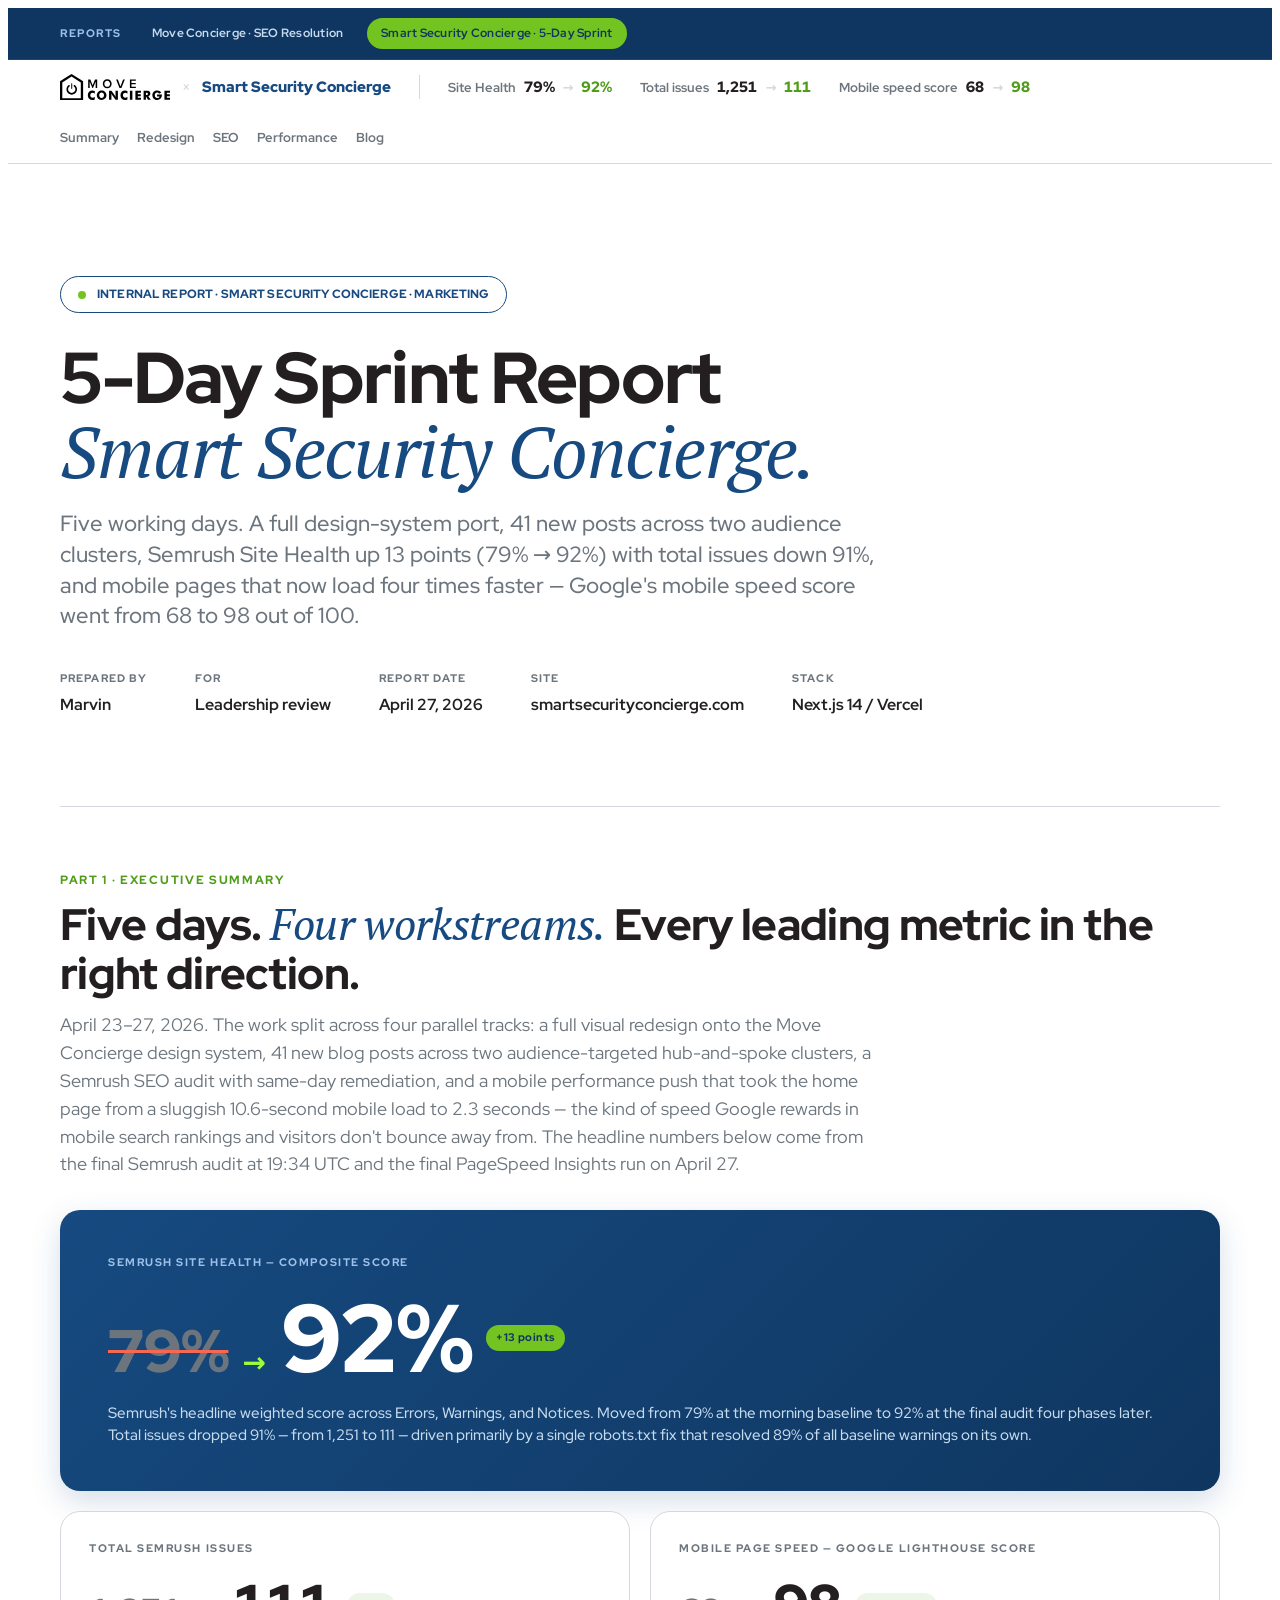
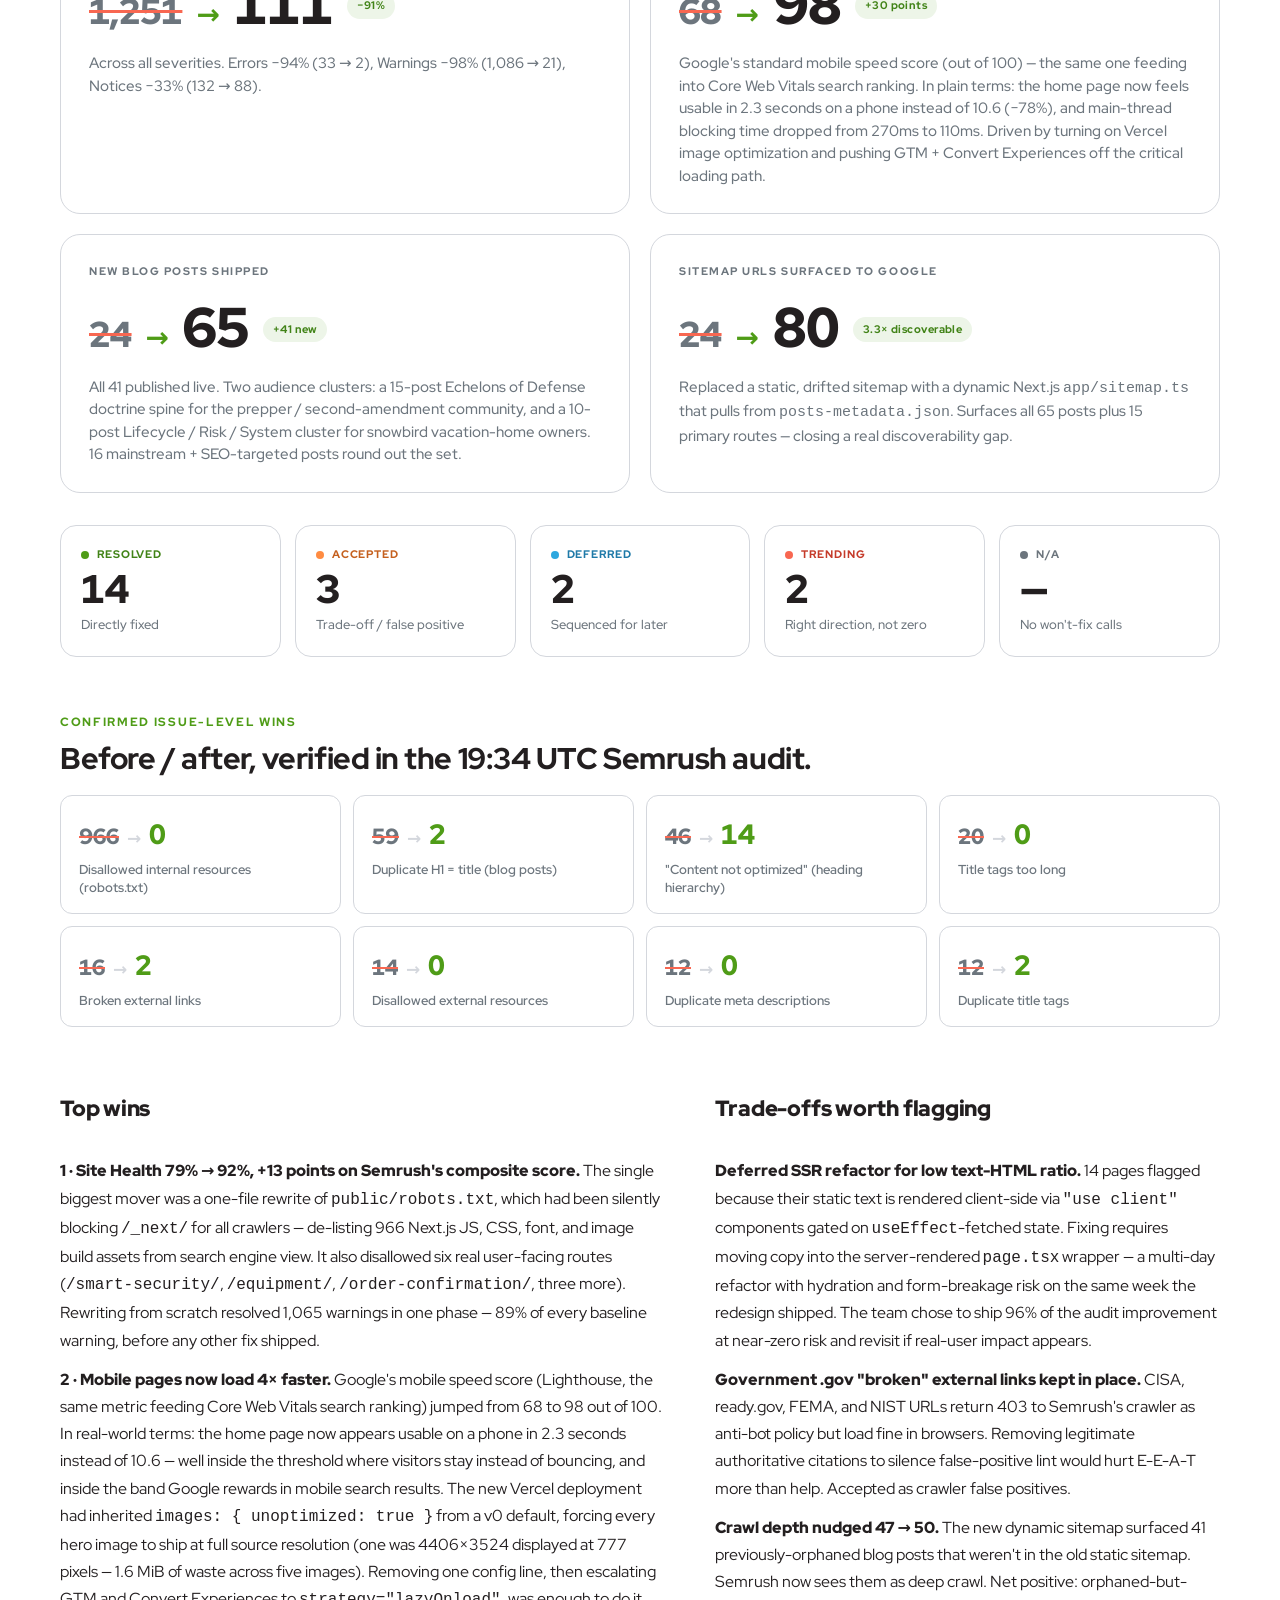
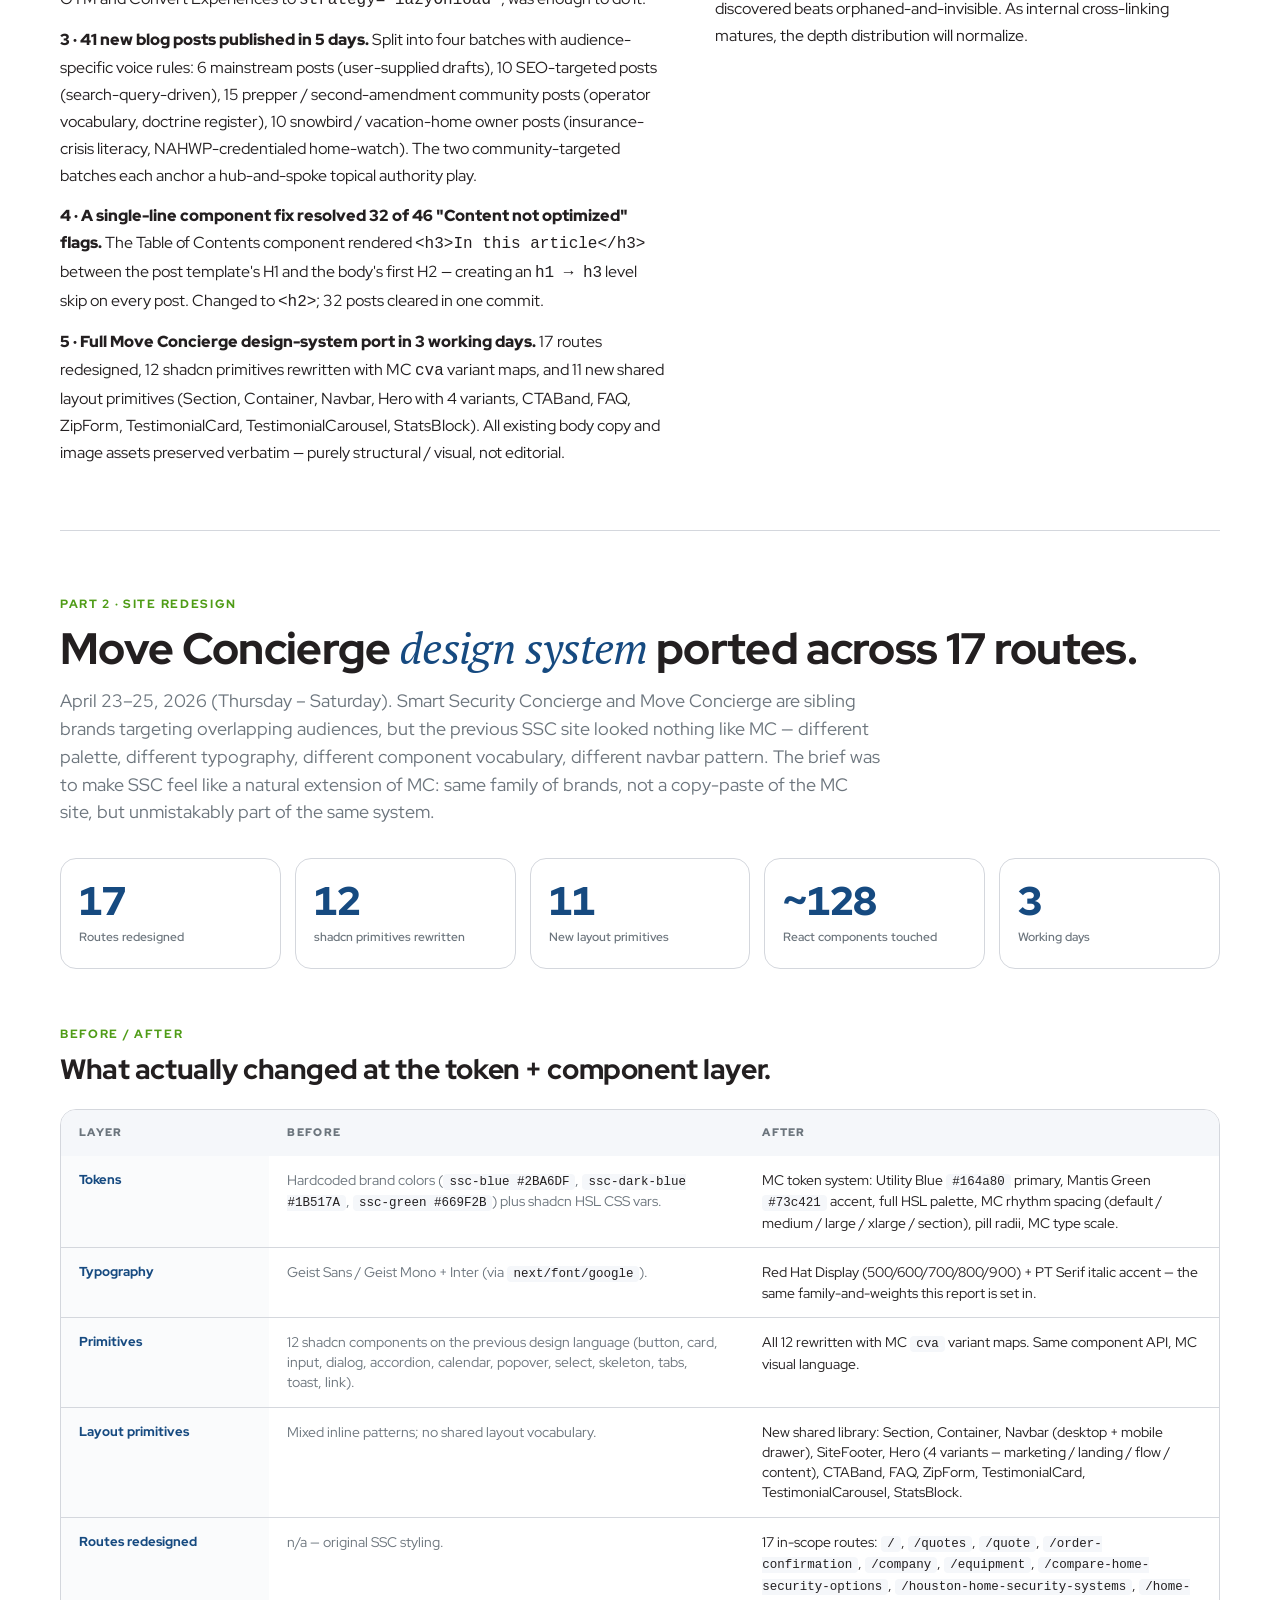
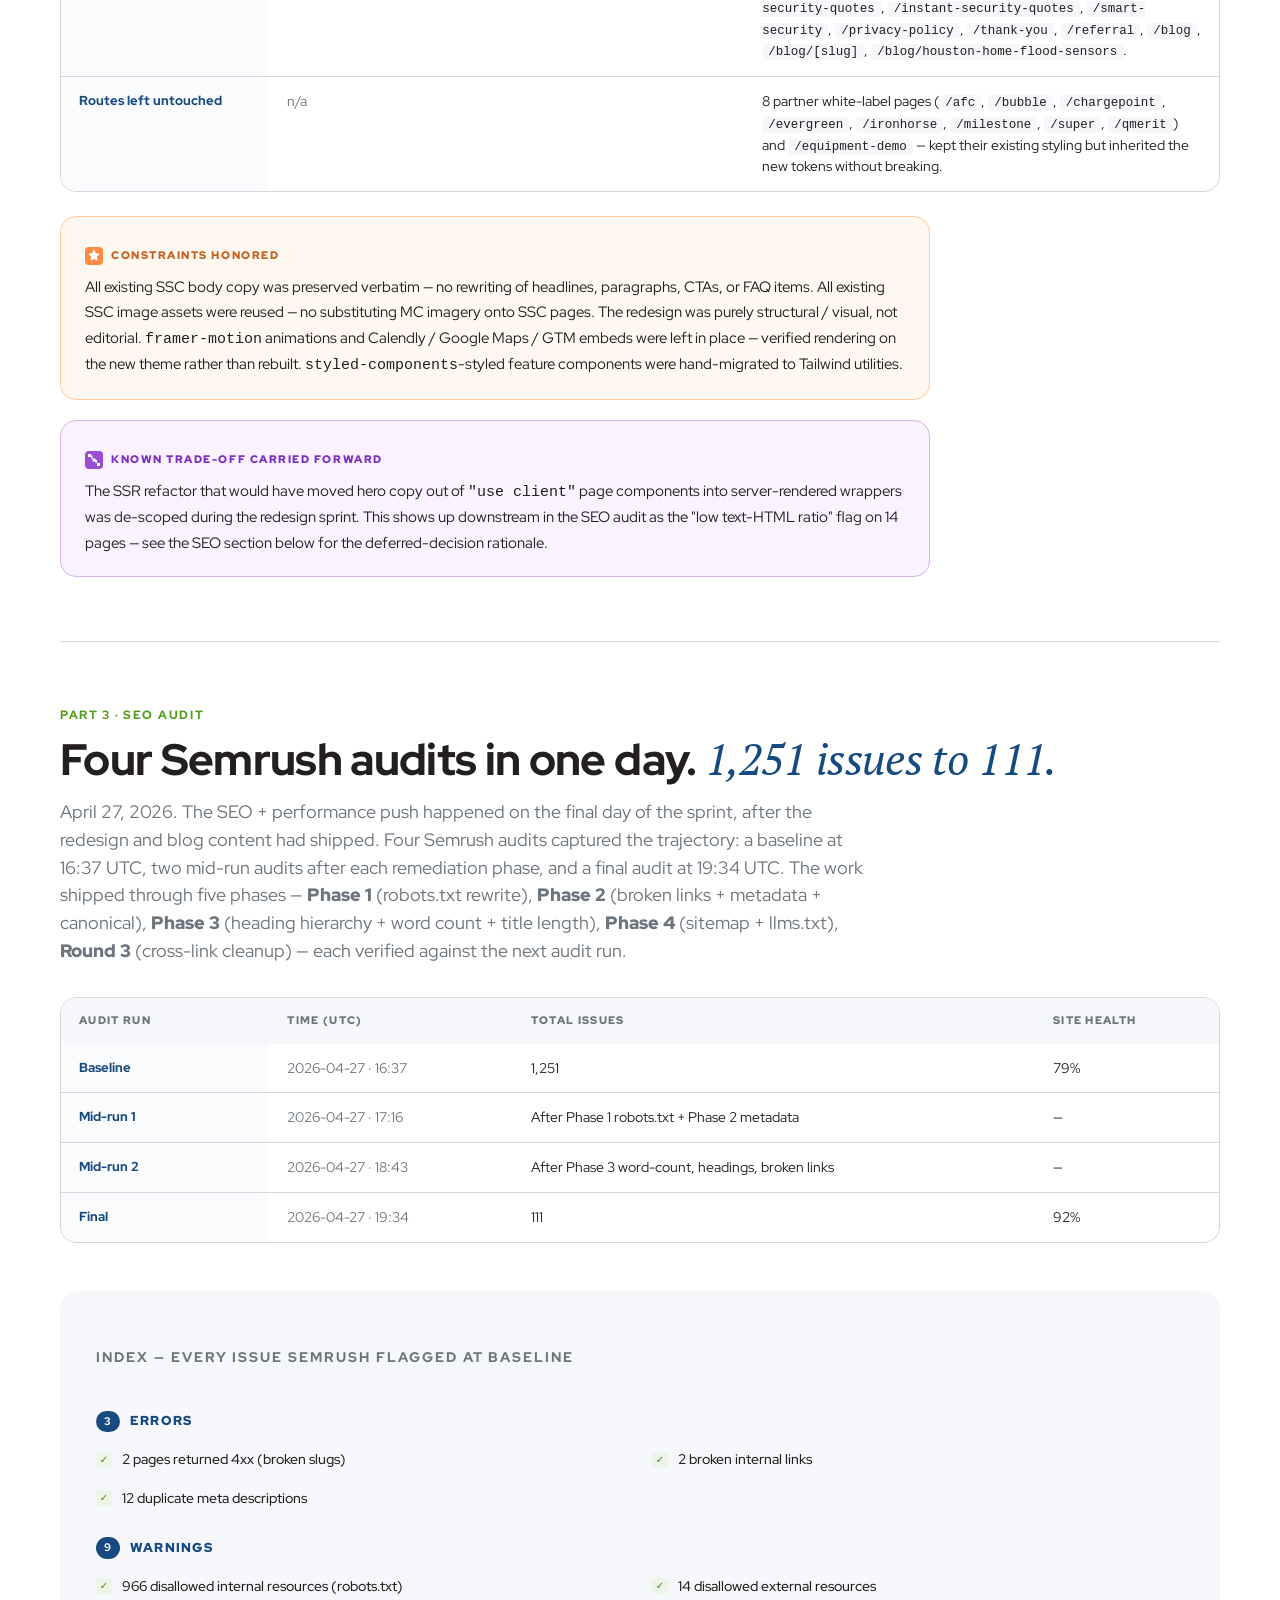
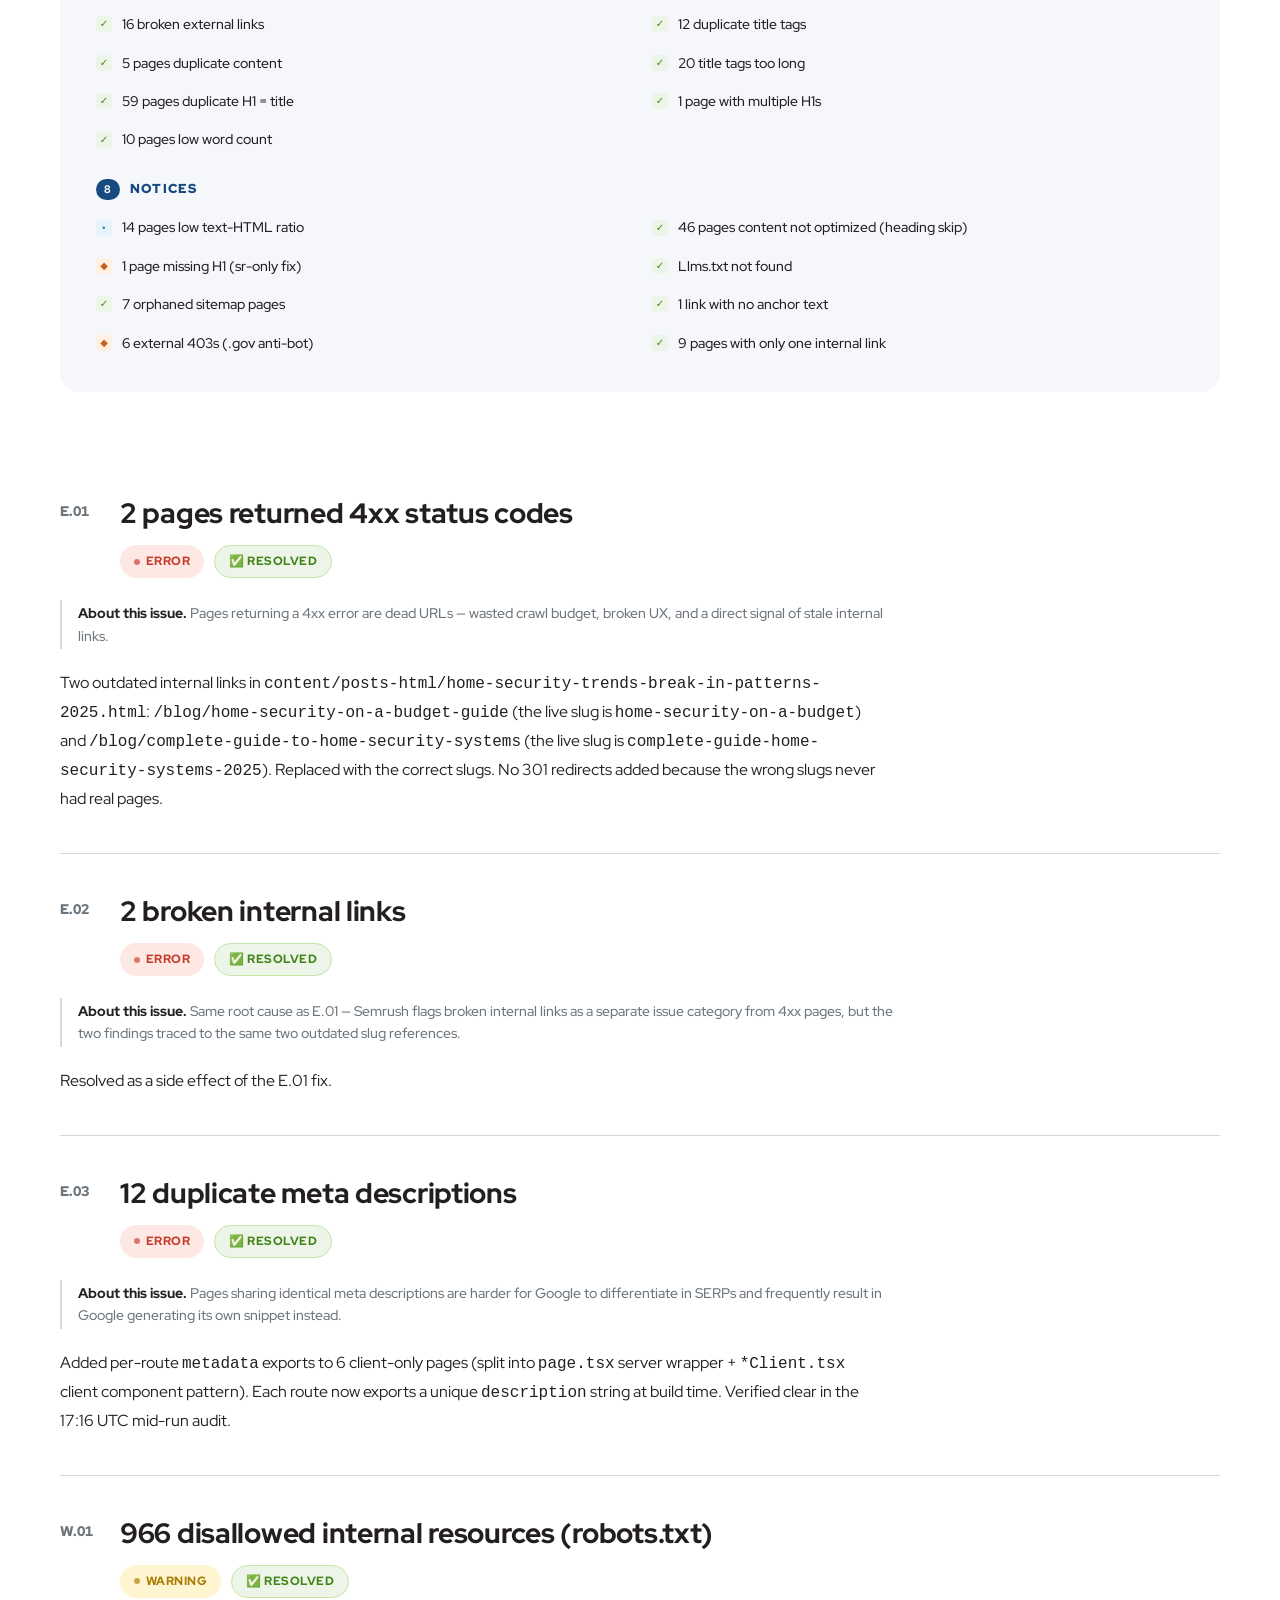
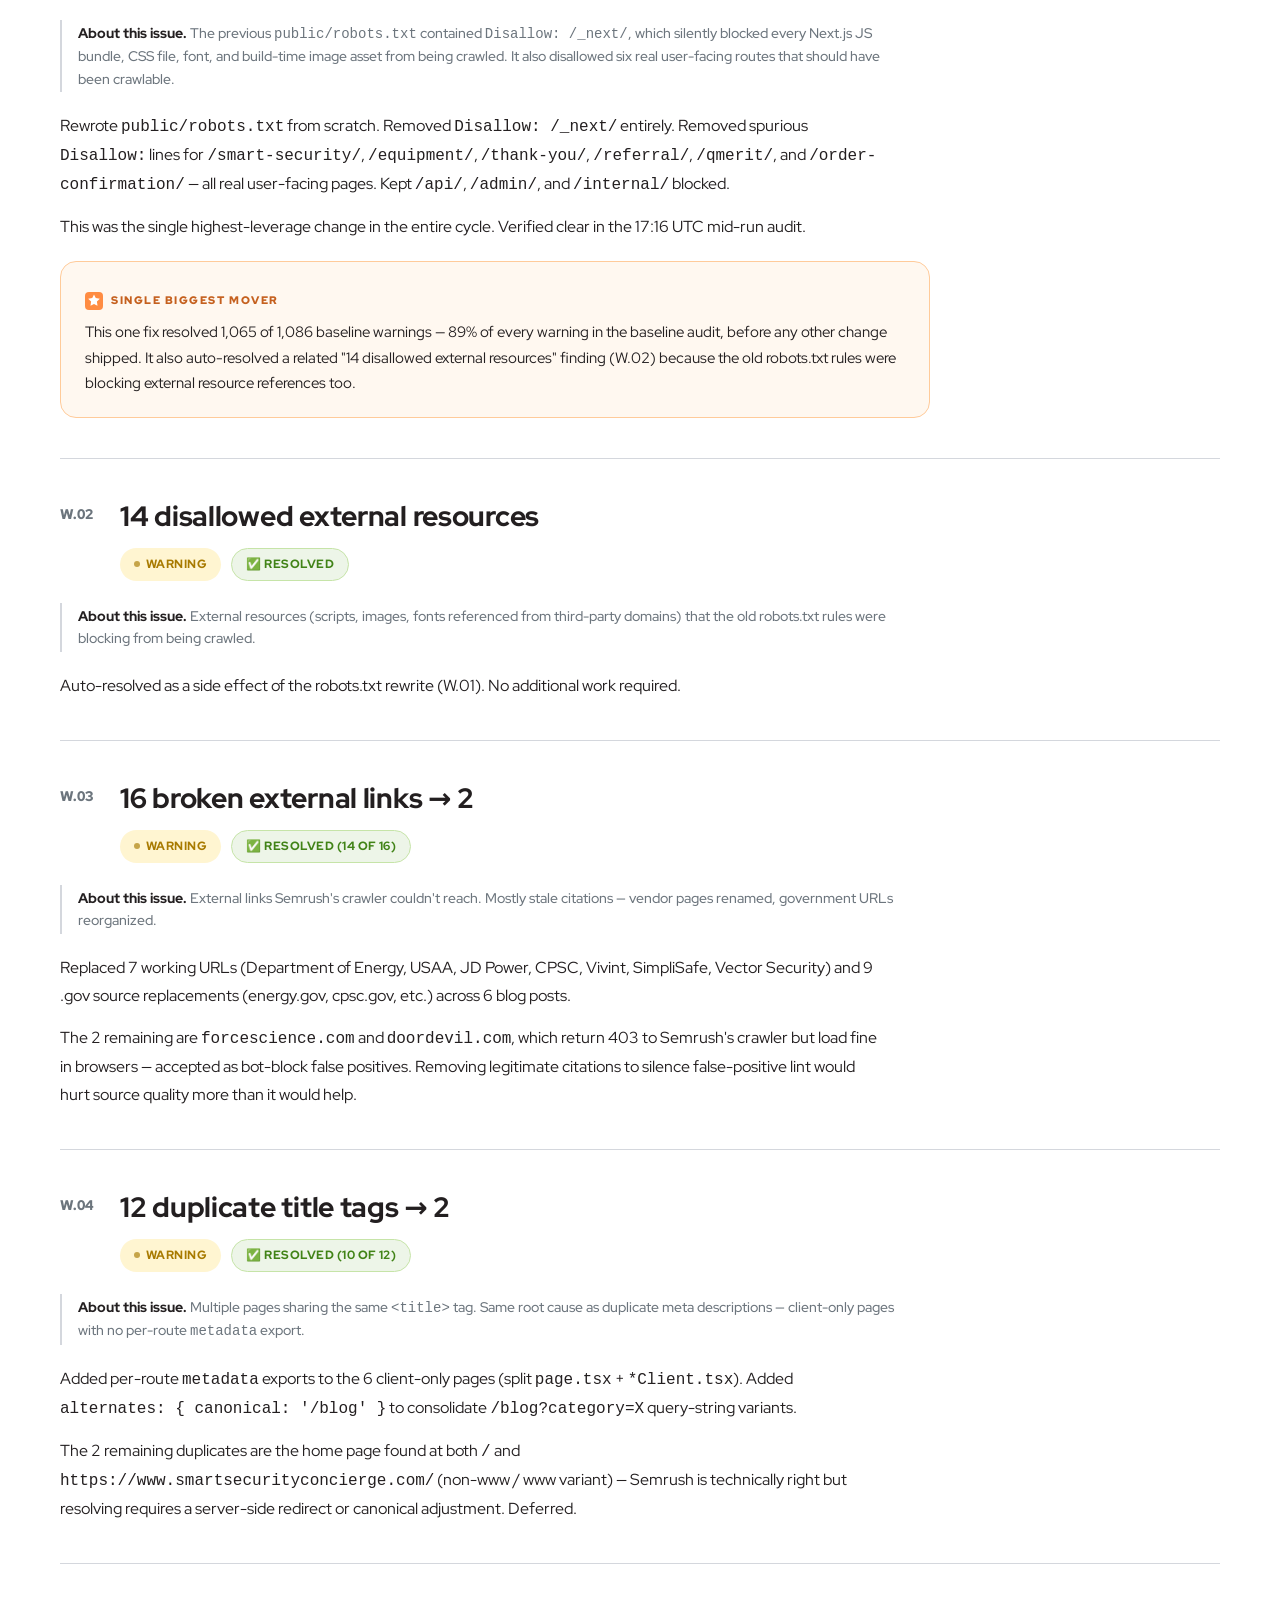
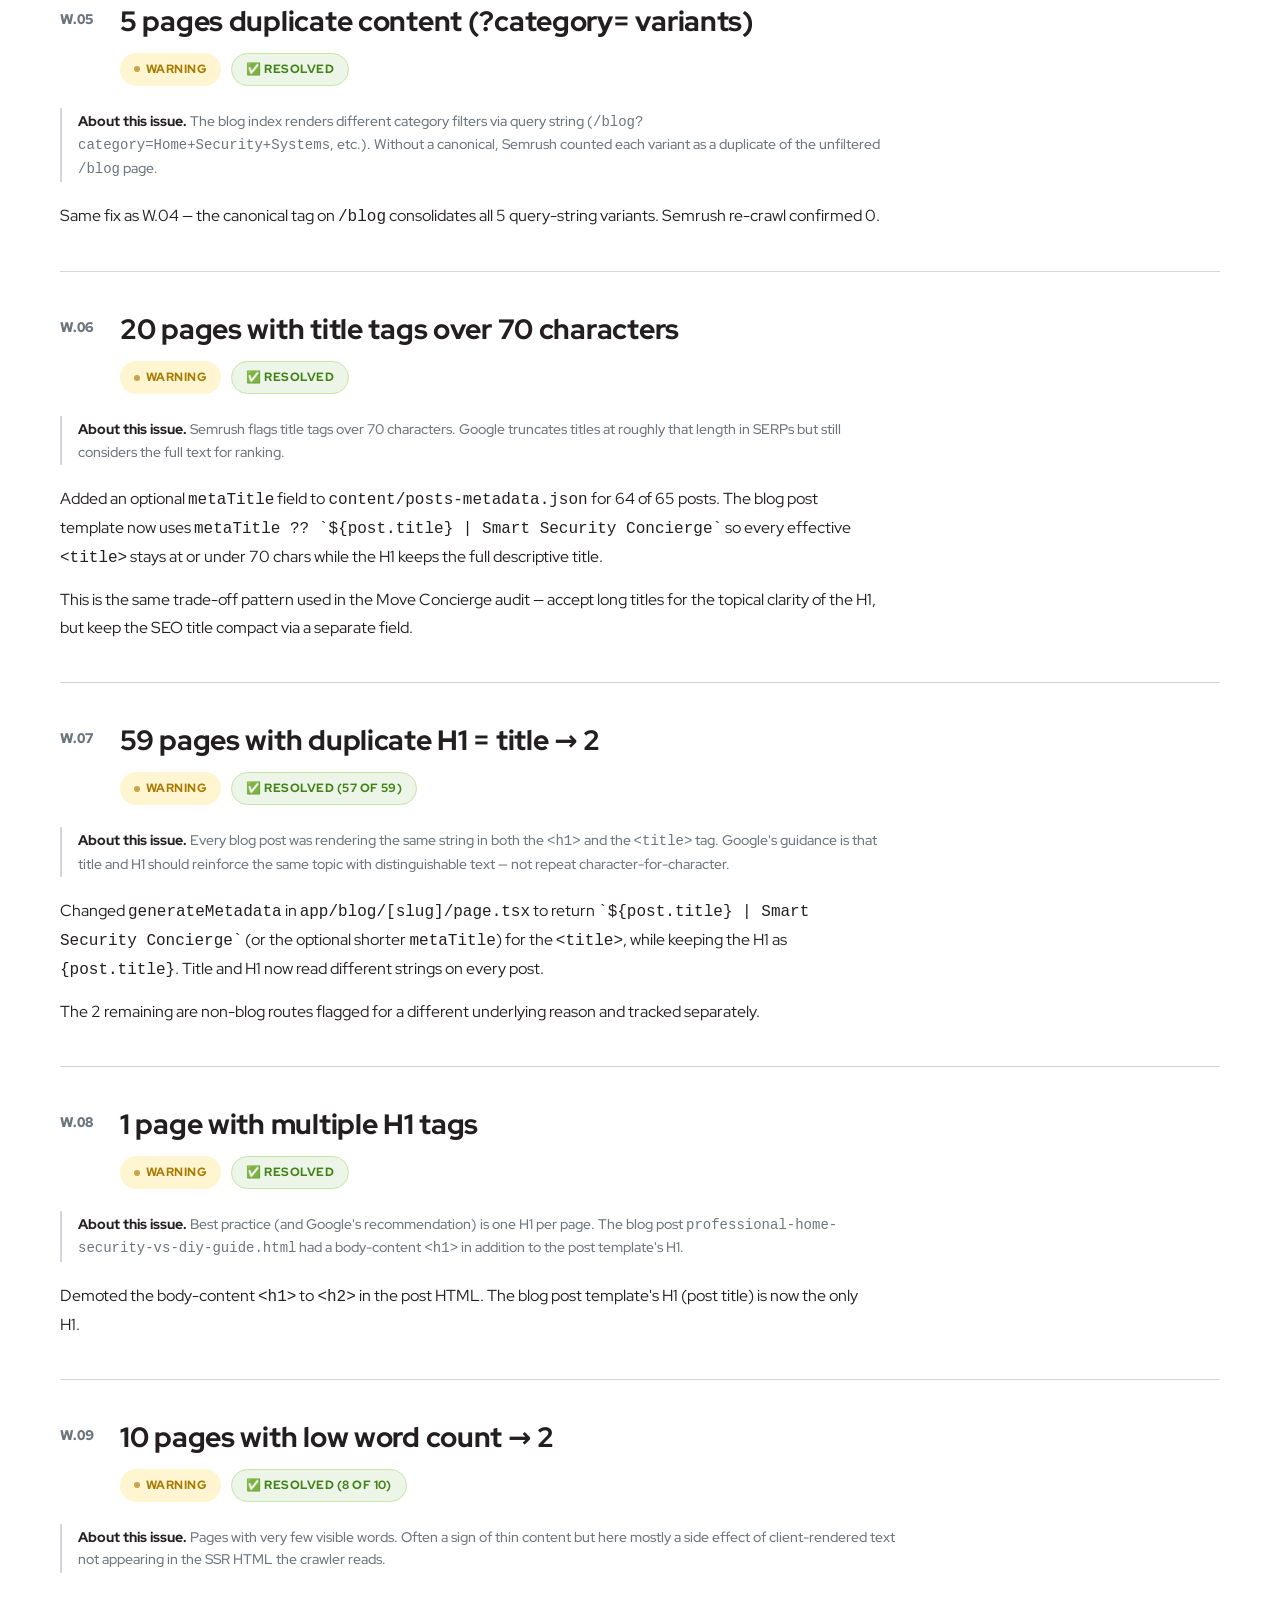
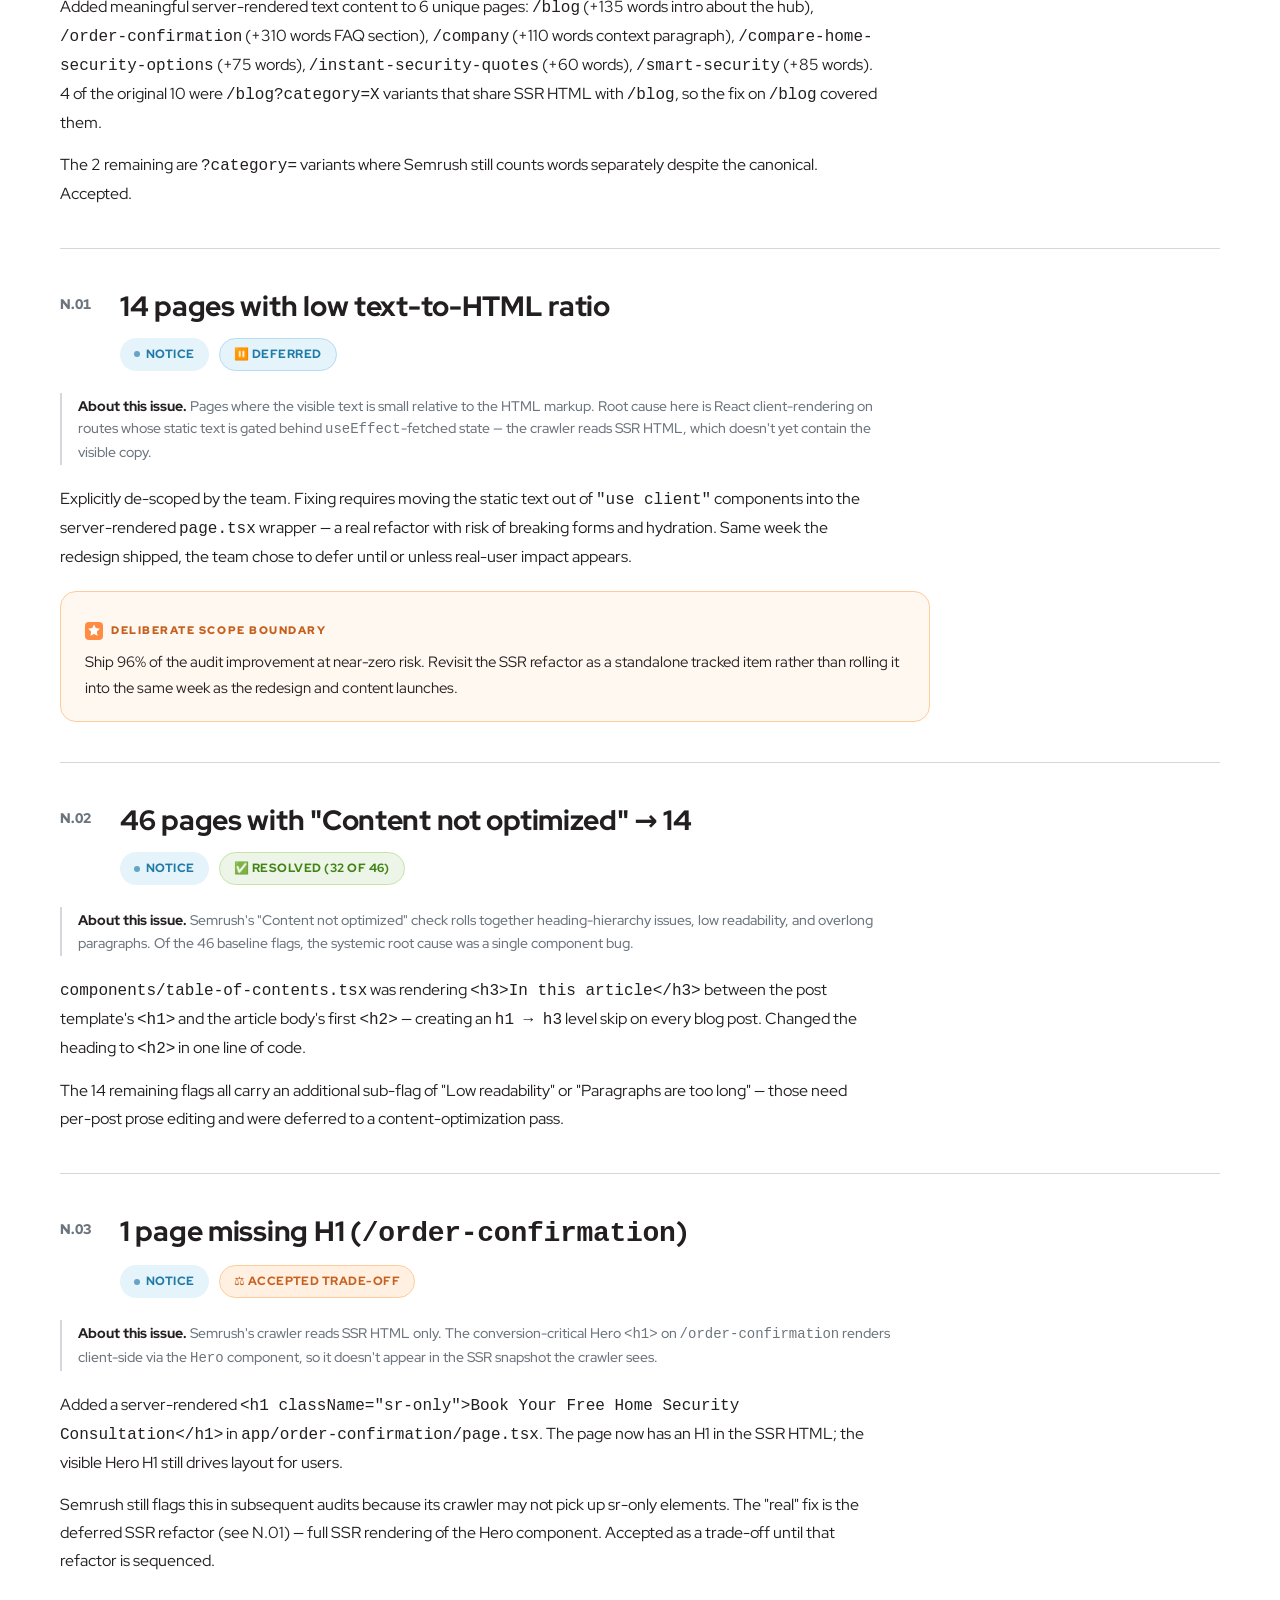
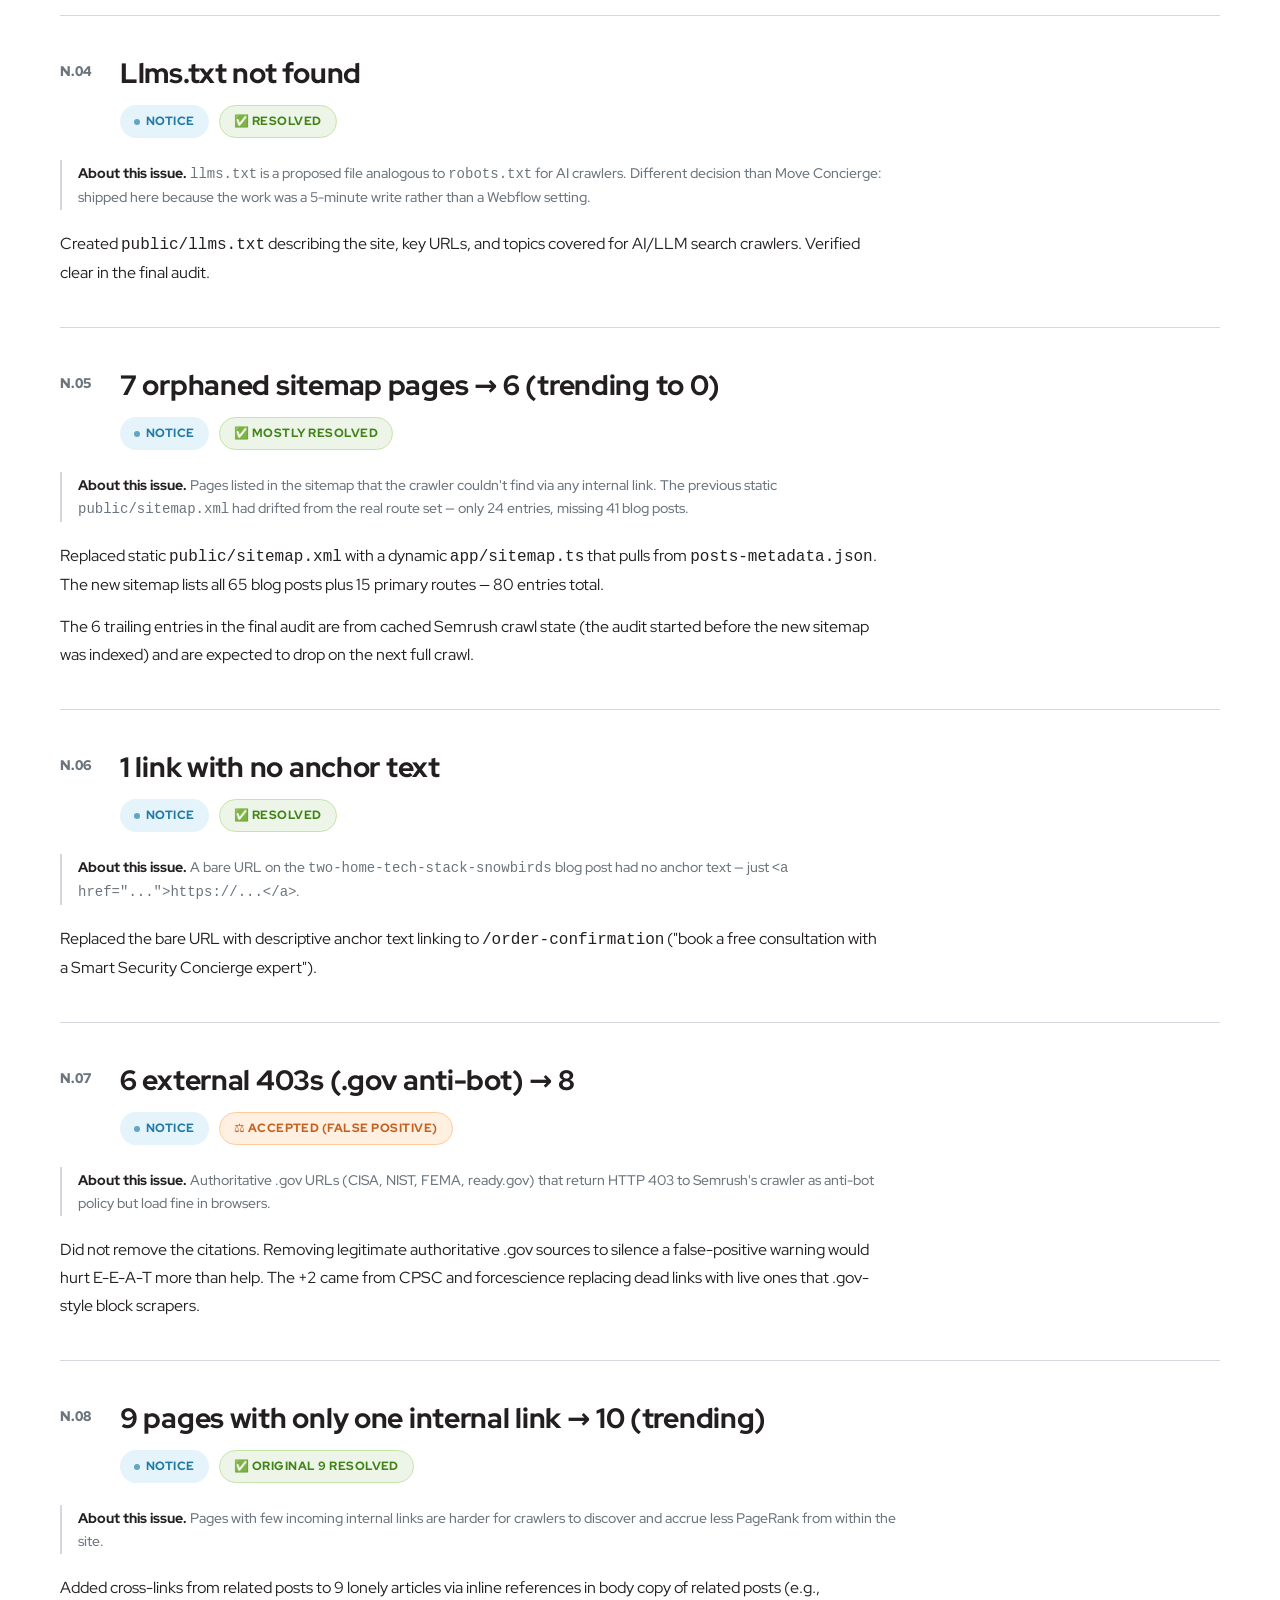
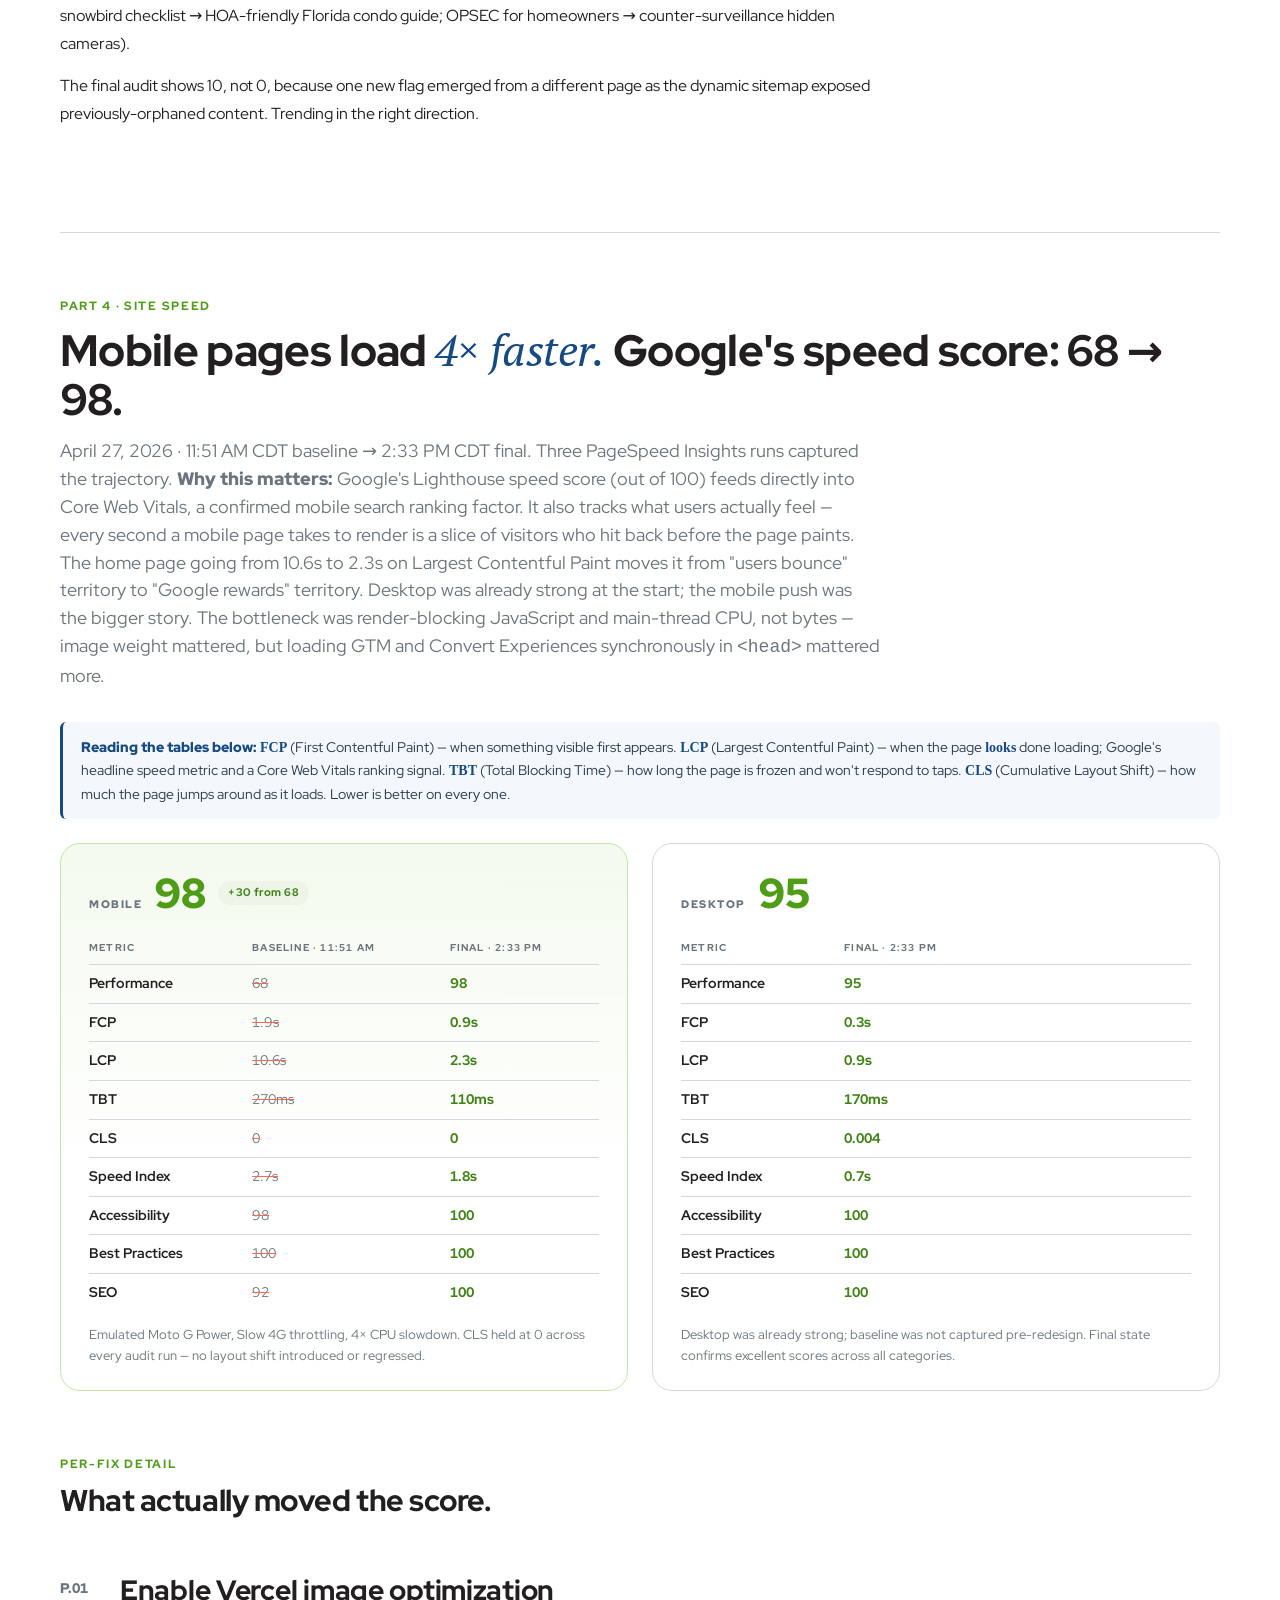
==== commit b42958a1: "Reframe Lighthouse references in plain-English business terms Every place the report cited a Lightho" ====
--- a/smart-security.html
+++ b/smart-security.html
@@ -44,7 +44,7 @@
       <span class="num new">111</span>
     </div>
     <div class="stat">
-      <span>Mobile Lighthouse</span>
+      <span>Mobile speed score</span>
       <span class="num">68</span>
       <span class="arrow">→</span>
       <span class="num new">98</span>
@@ -71,7 +71,7 @@
     Internal report · Smart Security Concierge · Marketing
   </div>
   <h1>5-Day Sprint Report<br/><em>Smart Security Concierge.</em></h1>
-  <p class="sub">Five working days. A full design-system port, 41 new posts across two audience clusters, Semrush Site Health up 13 points (79% → 92%) with total issues down 91%, and mobile Lighthouse 68 → 98.</p>
+  <p class="sub">Five working days. A full design-system port, 41 new posts across two audience clusters, Semrush Site Health up 13 points (79% → 92%) with total issues down 91%, and mobile pages that now load four times faster — Google's mobile speed score went from 68 to 98 out of 100.</p>
   <div class="meta">
     <div class="cell"><label>Prepared by</label><span>Marvin</span></div>
     <div class="cell"><label>For</label><span>Leadership review</span></div>
@@ -90,7 +90,7 @@
   <div class="section-head">
     <div class="kicker">Part 1 · Executive summary</div>
     <h2>Five days. <em>Four workstreams.</em> Every leading metric in the right direction.</h2>
-    <p>April 23–27, 2026. The work split across four parallel tracks: a full visual redesign onto the Move Concierge design system, 41 new blog posts across two audience-targeted hub-and-spoke clusters, a Semrush SEO audit with same-day remediation, and a mobile performance push that closed at a 98 Lighthouse score. The headline numbers below come from the final Semrush audit at 19:34 UTC and the final PageSpeed Insights run on April 27.</p>
+    <p>April 23–27, 2026. The work split across four parallel tracks: a full visual redesign onto the Move Concierge design system, 41 new blog posts across two audience-targeted hub-and-spoke clusters, a Semrush SEO audit with same-day remediation, and a mobile performance push that took the home page from a sluggish 10.6-second mobile load to 2.3 seconds — the kind of speed Google rewards in mobile search rankings and visitors don't bounce away from. The headline numbers below come from the final Semrush audit at 19:34 UTC and the final PageSpeed Insights run on April 27.</p>
   </div>
 
   <!-- Headline metrics -->
@@ -118,14 +118,14 @@
     </div>
 
     <div class="headline-card">
-      <div class="label">Mobile Lighthouse Performance</div>
+      <div class="label">Mobile page speed — Google Lighthouse score</div>
       <div class="before-after">
         <span class="num was">68</span>
         <span class="arrow">→</span>
         <span class="num">98</span>
         <span class="delta">+30 points</span>
       </div>
-      <p class="blurb">LCP cut from 10.6s to 2.3s (−78%). TBT 270ms → 110ms. Driven by enabling Vercel image optimization and lazy-loading GTM and Convert Experiences off the critical path.</p>
+      <p class="blurb">Google's standard mobile speed score (out of 100) — the same one feeding into Core Web Vitals search ranking. In plain terms: the home page now feels usable in 2.3 seconds on a phone instead of 10.6 (−78%), and main-thread blocking time dropped from 270ms to 110ms. Driven by turning on Vercel image optimization and pushing GTM + Convert Experiences off the critical loading path.</p>
     </div>
 
     <div class="headline-card">
@@ -225,7 +225,7 @@
     <div>
       <h3>Top wins</h3>
       <p><strong>1 · Site Health 79% → 92%, +13 points on Semrush's composite score.</strong> The single biggest mover was a one-file rewrite of <code>public/robots.txt</code>, which had been silently blocking <code>/_next/</code> for all crawlers — de-listing 966 Next.js JS, CSS, font, and image build assets from search engine view. It also disallowed six real user-facing routes (<code>/smart-security/</code>, <code>/equipment/</code>, <code>/order-confirmation/</code>, three more). Rewriting from scratch resolved 1,065 warnings in one phase — 89% of every baseline warning, before any other fix shipped.</p>
-      <p><strong>2 · Mobile Lighthouse 68 → 98.</strong> The new Vercel deployment had inherited <code>images: { unoptimized: true }</code> from a v0 default, forcing every hero image to ship at full source resolution (one was 4406×3524 displayed at 777 pixels — 1.6 MiB of waste across five images). Removing one config line, then escalating GTM and Convert Experiences to <code>strategy="lazyOnload"</code>, cut LCP from 10.6s to 2.3s on a mid-tier mobile device.</p>
+      <p><strong>2 · Mobile pages now load 4× faster.</strong> Google's mobile speed score (Lighthouse, the same metric feeding Core Web Vitals search ranking) jumped from 68 to 98 out of 100. In real-world terms: the home page now appears usable on a phone in 2.3 seconds instead of 10.6 — well inside the threshold where visitors stay instead of bouncing, and inside the band Google rewards in mobile search results. The new Vercel deployment had inherited <code>images: { unoptimized: true }</code> from a v0 default, forcing every hero image to ship at full source resolution (one was 4406×3524 displayed at 777 pixels — 1.6 MiB of waste across five images). Removing one config line, then escalating GTM and Convert Experiences to <code>strategy="lazyOnload"</code>, was enough to do it.</p>
       <p><strong>3 · 41 new blog posts published in 5 days.</strong> Split into four batches with audience-specific voice rules: 6 mainstream posts (user-supplied drafts), 10 SEO-targeted posts (search-query-driven), 15 prepper / second-amendment community posts (operator vocabulary, doctrine register), 10 snowbird / vacation-home owner posts (insurance-crisis literacy, NAHWP-credentialed home-watch). The two community-targeted batches each anchor a hub-and-spoke topical authority play.</p>
       <p><strong>4 · A single-line component fix resolved 32 of 46 "Content not optimized" flags.</strong> The Table of Contents component rendered <code>&lt;h3&gt;In this article&lt;/h3&gt;</code> between the post template's H1 and the body's first H2 — creating an <code>h1 → h3</code> level skip on every post. Changed to <code>&lt;h2&gt;</code>; 32 posts cleared in one commit.</p>
       <p><strong>5 · Full Move Concierge design-system port in 3 working days.</strong> 17 routes redesigned, 12 shadcn primitives rewritten with MC <code>cva</code> variant maps, and 11 new shared layout primitives (Section, Container, Navbar, Hero with 4 variants, CTABand, FAQ, ZipForm, TestimonialCard, TestimonialCarousel, StatsBlock). All existing body copy and image assets preserved verbatim — purely structural / visual, not editorial.</p>
@@ -831,9 +831,11 @@
 <section id="perf">
   <div class="section-head">
     <div class="kicker">Part 4 · Site speed</div>
-    <h2>Mobile Lighthouse <em>68 → 98.</em> LCP cut from 10.6s to 2.3s.</h2>
-    <p>April 27, 2026 · 11:51 AM CDT baseline → 2:33 PM CDT final. Three PageSpeed Insights runs captured the trajectory. Desktop was already strong at the start of the engagement; the mobile push was the bigger story. The bottleneck was render-blocking JavaScript and main-thread CPU, not bytes — image weight mattered, but loading GTM and Convert Experiences synchronously in <code>&lt;head&gt;</code> mattered more.</p>
-  </div>
+    <h2>Mobile pages load <em>4× faster.</em> Google's speed score: 68 → 98.</h2>
+    <p>April 27, 2026 · 11:51 AM CDT baseline → 2:33 PM CDT final. Three PageSpeed Insights runs captured the trajectory. <strong>Why this matters:</strong> Google's Lighthouse speed score (out of 100) feeds directly into Core Web Vitals, a confirmed mobile search ranking factor. It also tracks what users actually feel — every second a mobile page takes to render is a slice of visitors who hit back before the page paints. The home page going from 10.6s to 2.3s on Largest Contentful Paint moves it from "users bounce" territory to "Google rewards" territory. Desktop was already strong at the start; the mobile push was the bigger story. The bottleneck was render-blocking JavaScript and main-thread CPU, not bytes — image weight mattered, but loading GTM and Convert Experiences synchronously in <code>&lt;head&gt;</code> mattered more.</p>
+  </div>
+
+  <p class="metric-legend"><strong>Reading the tables below:</strong> <em>FCP</em> (First Contentful Paint) — when something visible first appears. <em>LCP</em> (Largest Contentful Paint) — when the page <em>looks</em> done loading; Google's headline speed metric and a Core Web Vitals ranking signal. <em>TBT</em> (Total Blocking Time) — how long the page is frozen and won't respond to taps. <em>CLS</em> (Cumulative Layout Shift) — how much the page jumps around as it loads. Lower is better on every one.</p>
 
   <div class="perf-grid">
     <!-- Mobile -->
@@ -1060,7 +1062,7 @@
     <div class="ctitle">Things tried that didn't make the cut</div>
     <p><strong>Source-image resizing.</strong> Considered using <code>sharp</code> to physically resize the 4400×3500 source JPEGs in <code>public/images/</code>. Skipped because Vercel's image CDN already produces correctly-sized output variants — the only savings would be a one-time speedup on Vercel cold-cache warm-up.</p>
     <p><strong>AVIF source conversion.</strong> Same reasoning — Vercel auto-converts to AVIF/WebP at output regardless of source format.</p>
-    <p><strong>Critical CSS inlining.</strong> Would save ~380ms on mobile render-blocking but requires either a third-party tool integration or manual extraction. De-scoped — multi-day work for ~5 points of Lighthouse gain on top of an already-98 score.</p>
+    <p><strong>Critical CSS inlining.</strong> Would save ~380ms on mobile render-blocking but requires either a third-party tool integration or manual extraction. De-scoped — multi-day work for ~5 points of speed-score gain on top of an already-98 score.</p>
     <p><strong>Removing Microsoft Clarity.</strong> It's loaded indirectly via GTM. Removing it requires editing GTM tags rather than codebase changes. Out of scope for this engagement.</p>
   </div>
 </section>
--- a/report.css
+++ b/report.css
@@ -683,6 +683,19 @@
 /* ------------------------------------------------------------------ */
 /* SSC-specific: performance metric tables (mobile + desktop)          */
 /* ------------------------------------------------------------------ */
+.metric-legend {
+  margin: 16px 0 0;
+  padding: 14px 18px;
+  background: #f4f7fb;
+  border-left: 3px solid var(--utility-blue, #164a80);
+  border-radius: 6px;
+  font-size: 14px;
+  line-height: 1.6;
+  color: #2b3a4a;
+}
+.metric-legend strong { color: var(--utility-blue, #164a80); }
+.metric-legend em { font-style: normal; font-weight: 600; color: var(--utility-blue, #164a80); }
+
 .perf-grid {
   display: grid; grid-template-columns: 1fr 1fr;
   gap: 24px; margin-top: 24px;
